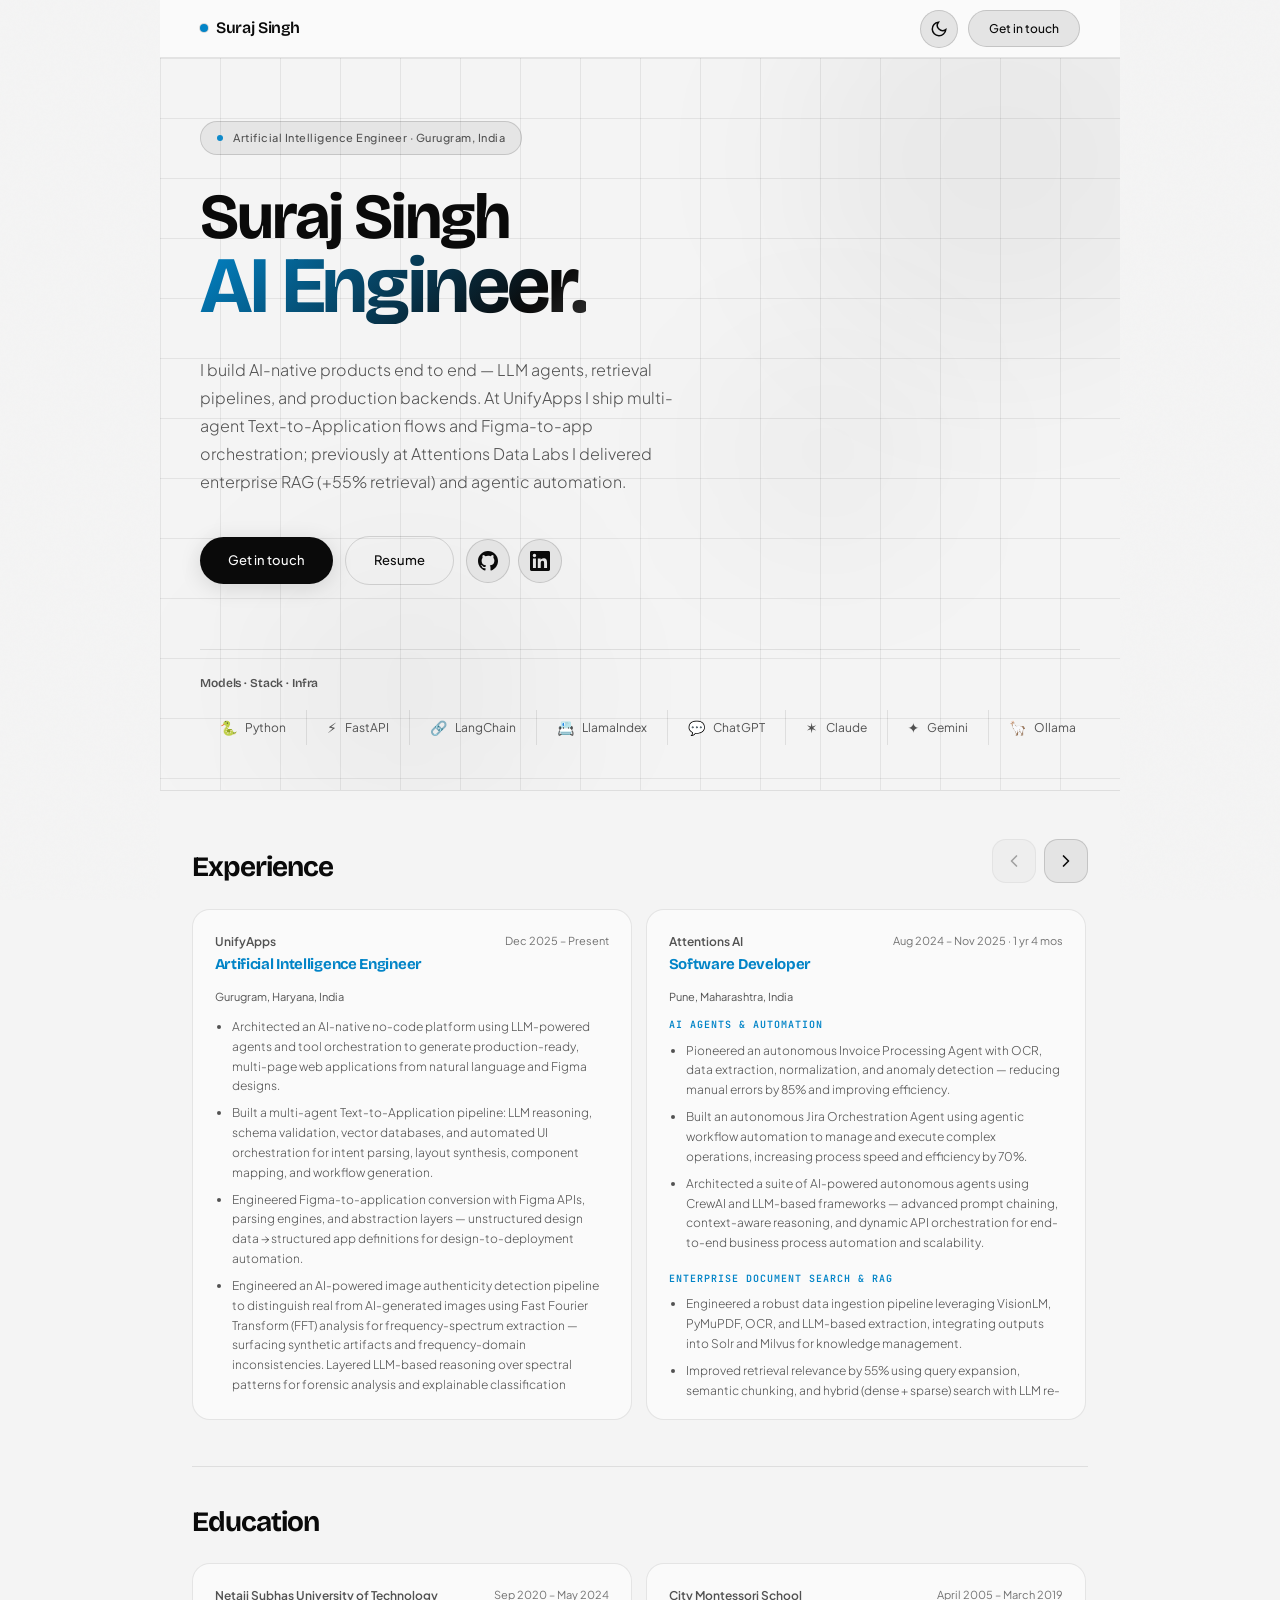
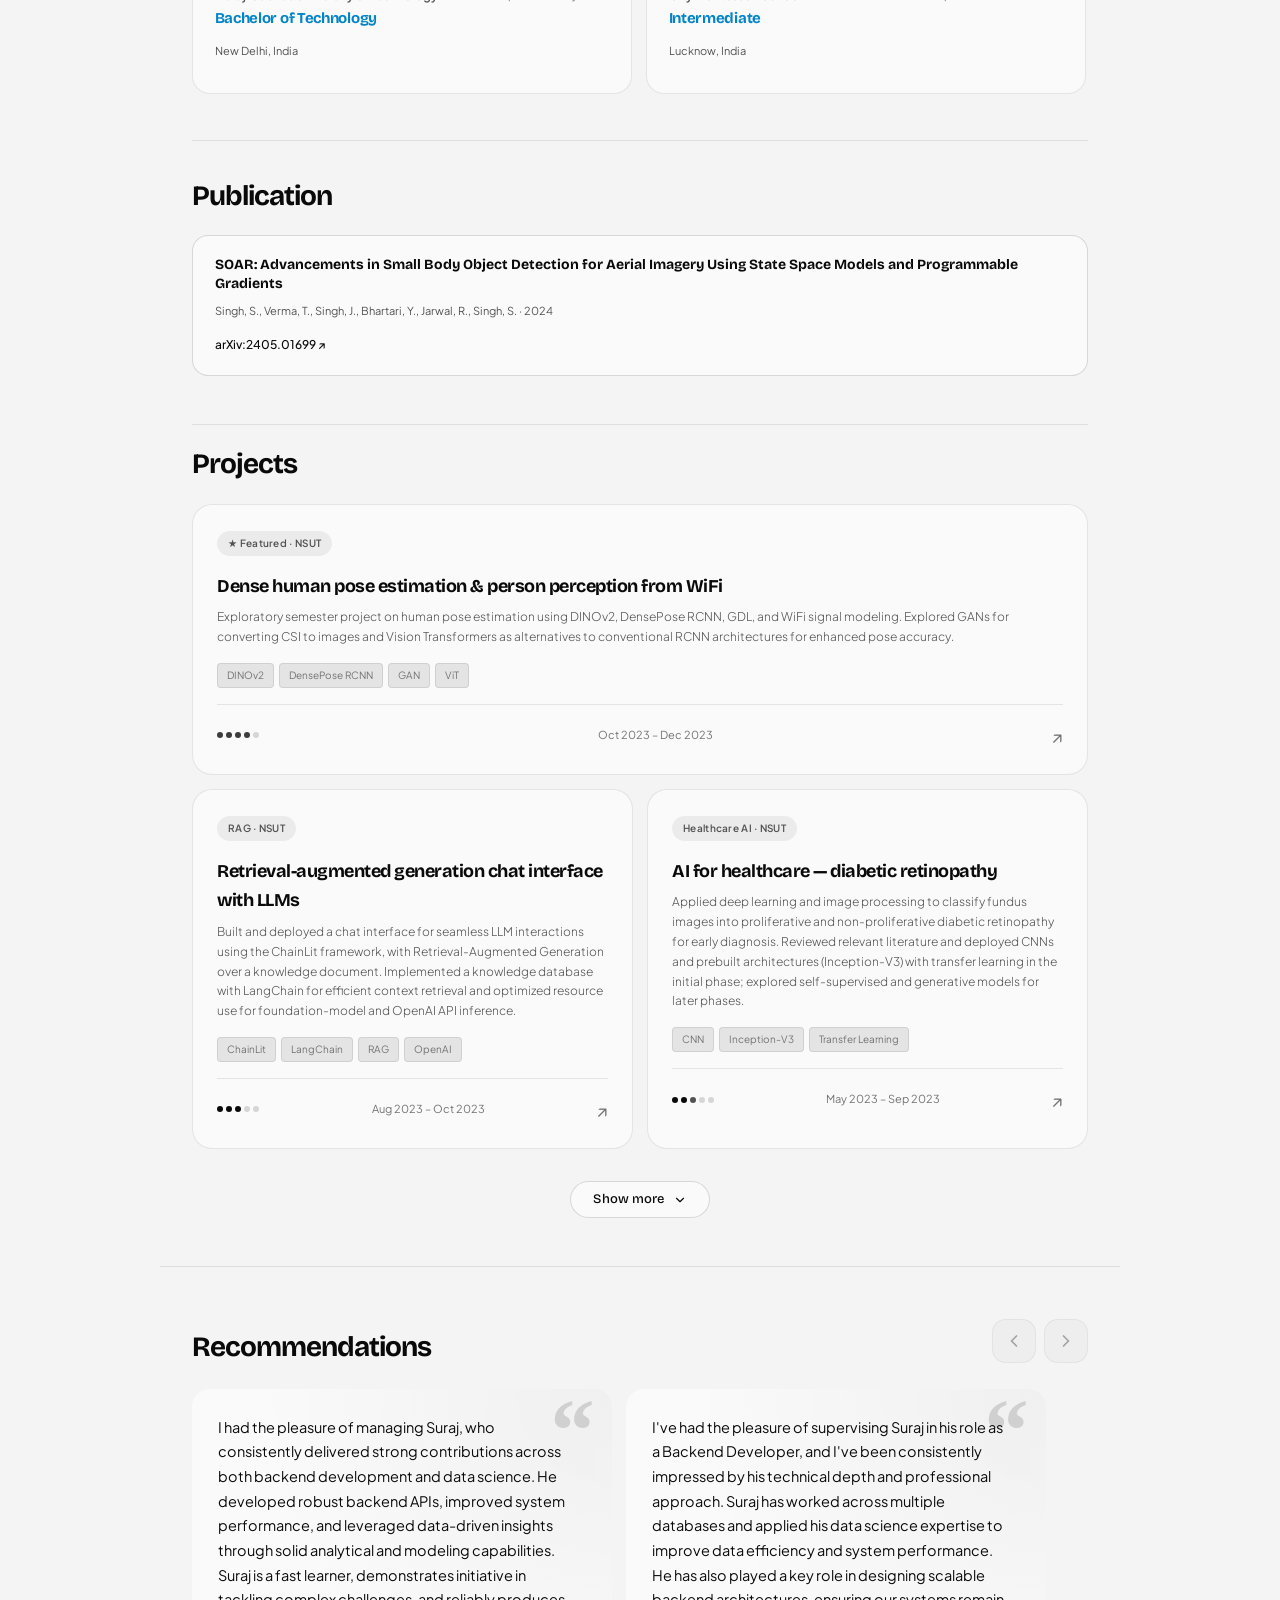
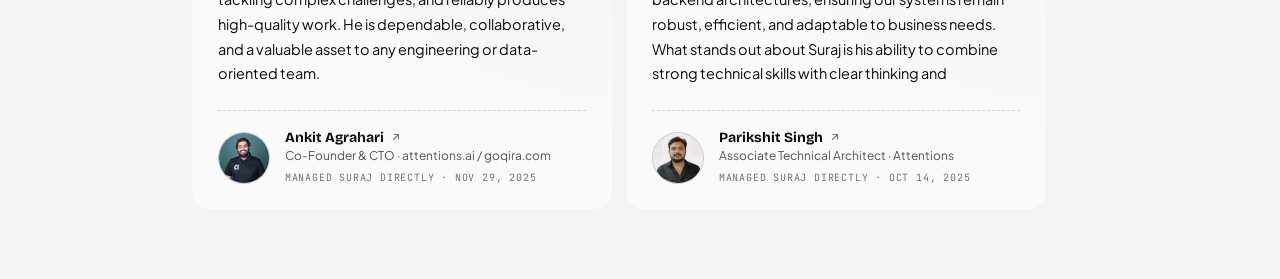
==== index.html @ eeacf8f5 "mobile fixes" ====
<!DOCTYPE html>
<html lang="en">
<head>
  <meta charset="UTF-8" />
  <script>
    (function () {
      try {
        var k = 'portfolio-theme';
        var t = localStorage.getItem(k);
        if (t === 'light' || t === 'dark') document.documentElement.setAttribute('data-theme', t);
        else document.documentElement.setAttribute('data-theme', window.matchMedia('(prefers-color-scheme: dark)').matches ? 'dark' : 'light');
      } catch (e) {
        document.documentElement.setAttribute('data-theme', 'dark');
      }
    })();
  </script>
  <meta name="viewport" content="width=device-width, initial-scale=1, viewport-fit=cover" />
  <meta name="description" content="Suraj Singh — AI Engineer. LLM agents, RAG, retrieval systems, and production backends." />
  <title>Suraj Singh · AI Engineer</title>
  <link rel="preconnect" href="https://fonts.googleapis.com" />
  <link rel="preconnect" href="https://fonts.gstatic.com" crossorigin />
  <!-- Same stack as https://vermatushar.github.io — Plus Jakarta Sans (body), Bricolage Grotesque (headings), JetBrains Mono (labels) -->
  <link href="https://fonts.googleapis.com/css2?family=Bricolage+Grotesque:opsz,wght@12..96,200..800&family=JetBrains+Mono:wght@400;500&family=Plus+Jakarta+Sans:wght@300;400;500;600;700&display=swap" rel="stylesheet" />
  <link rel="stylesheet" href="https://cdn.jsdelivr.net/npm/modern-normalize@3.0.1/modern-normalize.min.css" />
  <link rel="stylesheet" href="css/main.css" />
</head>
<body>
  <h2 class="visually-hidden">Suraj Singh — portfolio with work, education, projects, travel, and tech news</h2>

  <nav id="siteNav" class="site-nav" aria-label="Main">
    <div class="logo"><div class="logo-dot" aria-hidden="true"></div>Suraj Singh</div>

    <!--
    <div class="nav-menu" id="navMenu">
      <div class="nav-menu-panel">
        <div class="nav-pills" role="tablist" aria-label="Sections">
          <button type="button" class="npill nav-section-link on" role="tab" aria-selected="true" aria-current="page" data-target="p1">Portfolio</button>
          <button type="button" class="npill nav-section-link" role="tab" aria-selected="false" data-target="p1" data-scroll-target="projects">Projects</button>
          <button type="button" class="npill nav-section-link" role="tab" aria-selected="false" data-target="p3">Travel</button>
          <button type="button" class="npill nav-section-link" role="tab" aria-selected="false" data-target="p4">Tech news</button>
        </div>
      </div>
    </div>
    -->


    <div class="nav-end">
      <div class="nav-float-pill">
        <div class="nav-avatar" aria-hidden="true"><span class="nav-avatar-inner">SS</span></div>
        <div class="nav-micons" id="navMicons" role="tablist" aria-label="Sections">
          <button type="button" class="nav-sec-icon nav-section-link on" role="tab" aria-selected="true" aria-current="page" data-target="p1" aria-label="Portfolio">
            <svg width="20" height="20" viewBox="0 0 24 24" fill="none" stroke="currentColor" stroke-width="2" stroke-linecap="round" stroke-linejoin="round" aria-hidden="true"><rect x="3" y="3" width="7" height="7" rx="1"/><rect x="14" y="3" width="7" height="7" rx="1"/><rect x="3" y="14" width="7" height="7" rx="1"/><rect x="14" y="14" width="7" height="7" rx="1"/></svg>
          </button>
          <button type="button" class="nav-sec-icon nav-section-link" role="tab" aria-selected="false" data-target="p1" data-scroll-target="projects" aria-label="Projects">
            <svg width="20" height="20" viewBox="0 0 24 24" fill="none" stroke="currentColor" stroke-width="2" stroke-linecap="round" stroke-linejoin="round" aria-hidden="true"><path d="M22 19a2 2 0 0 1-2 2H4a2 2 0 0 1-2-2V5a2 2 0 0 1 2-2h5l2 3h9a2 2 0 0 1 2 2z"/><line x1="12" y1="11" x2="12" y2="17"/><line x1="9" y1="14" x2="15" y2="14"/></svg>
          </button>
          <button type="button" class="nav-sec-icon nav-section-link" role="tab" aria-selected="false" data-target="p3" aria-label="Travel">
            <svg width="20" height="20" viewBox="0 0 24 24" fill="none" stroke="currentColor" stroke-width="2" stroke-linecap="round" stroke-linejoin="round" aria-hidden="true"><path d="M21 10c0 7-9 13-9 13s-9-6-9-13a9 9 0 0 1 18 0z"/><circle cx="12" cy="10" r="3"/></svg>
          </button>
          <button type="button" class="nav-sec-icon nav-section-link" role="tab" aria-selected="false" data-target="p4" aria-label="Tech news">
            <svg width="20" height="20" viewBox="0 0 24 24" fill="none" stroke="currentColor" stroke-width="2" stroke-linecap="round" stroke-linejoin="round" aria-hidden="true"><path d="M4 22h16a2 2 0 0 0 2-2V4a2 2 0 0 0-2-2H8a2 2 0 0 0-2 2v16a2 2 0 0 1-2 2zm0 0a2 2 0 0 1-2-2v-9c0-1.1.9-2 2-2h2"/><path d="M18 14h-8"/><path d="M15 18h-5"/><path d="M10 6h8v4h-8V6z"/></svg>
          </button>
        </div>
        <div class="nav-actions">
          <button type="button" class="theme-toggle theme-toggle--pill" id="themeToggle" aria-label="Switch to light theme">
            <svg class="icon-sun" width="18" height="18" viewBox="0 0 24 24" fill="none" stroke="currentColor" stroke-width="2" stroke-linecap="round" aria-hidden="true"><circle cx="12" cy="12" r="5"/><line x1="12" y1="1" x2="12" y2="3"/><line x1="12" y1="21" x2="12" y2="23"/><line x1="4.22" y1="4.22" x2="5.64" y2="5.64"/><line x1="18.36" y1="18.36" x2="19.78" y2="19.78"/><line x1="1" y1="12" x2="3" y2="12"/><line x1="21" y1="12" x2="23" y2="12"/><line x1="4.22" y1="19.78" x2="5.64" y2="18.36"/><line x1="18.36" y1="5.64" x2="19.78" y2="4.22"/></svg>
            <svg class="icon-moon" width="18" height="18" viewBox="0 0 24 24" fill="none" stroke="currentColor" stroke-width="2" stroke-linecap="round" aria-hidden="true"><path d="M21 12.79A9 9 0 1 1 11.21 3 7 7 0 0 0 21 12.79z"/></svg>
          </button>
          <a class="nav-cta nav-cta--floating" href="mailto:suraj.singh.nsut@gmail.com?subject=Hello%20Suraj"><span class="nav-cta-mobile">Get in touch</span><span class="nav-cta-desktop">Get in touch</span></a>
        </div>
      </div>
    </div>
  </nav>

  <!-- Portfolio -->
  <div class="page on" id="p1" role="tabpanel">
    <div class="hero">
      <div class="orb orb1" aria-hidden="true"></div>
      <div class="orb orb2" aria-hidden="true"></div>
      <div class="orb orb3" aria-hidden="true"></div>
      <div class="hero-inner">
      <div class="hero-content">
        <div class="hero-eyebrow">
          <div class="eyebrow-dot" aria-hidden="true"></div>
          <span class="eyebrow-text">Artificial Intelligence Engineer · Gurugram, India</span>
        </div>
        <h1 class="hero-h1">
          <span class="word1">Suraj Singh</span>
          <span class="word2" aria-live="polite">
            <span class="rotating-text" id="rotatingHeroText">AI Engineer.</span>
          </span>
        </h1>
        <p class="hero-sub">I build AI-native products end to end — LLM agents, retrieval pipelines, and production backends. At UnifyApps I ship multi-agent Text-to-Application flows and Figma-to-app orchestration; previously at Attentions Data Labs I delivered enterprise RAG (+55% retrieval) and agentic automation.</p>
        <div class="hero-actions">
          <a class="btn-glow" href="mailto:suraj.singh.nsut@gmail.com?subject=Hello%20Suraj">Get in touch</a>
          <div class="hero-actions-row">
            <a class="btn-line" href="https://drive.google.com/file/d/1G6WKD0cSbrpNogEGZIg3DNhLCa7rVP4V/view?usp=sharing" target="_blank" rel="noopener noreferrer">Resume</a>
            <div class="hero-social" role="group" aria-label="Profiles">
              <a class="btn-icon" href="https://github.com/" target="_blank" rel="noopener noreferrer" aria-label="GitHub profile">
                <svg width="20" height="20" viewBox="0 0 24 24" aria-hidden="true"><path fill="currentColor" d="M12 0C5.374 0 0 5.373 0 12c0 5.302 3.438 9.8 8.207 11.387.599.111.793-.261.793-.577v-2.234c-3.338.726-4.033-1.416-4.033-1.416-.546-1.387-1.333-1.756-1.333-1.756-1.089-.745.083-.729.083-.729 1.205.084 1.839 1.237 1.839 1.237 1.07 1.834 2.807 1.304 3.492.997.107-.775.418-1.305.762-1.604-2.665-.305-5.467-1.334-5.467-5.931 0-1.311.469-2.381 1.236-3.221-.124-.303-.535-1.524.117-3.176 0 0 1.008-.322 3.301 1.23A11.509 11.509 0 0 1 12 5.803c1.02.005 2.047.138 3.006.404 2.291-1.552 3.297-1.23 3.297-1.23.653 1.653.242 2.874.118 3.176.77.84 1.235 1.911 1.235 3.221 0 4.609-2.807 5.624-5.479 5.921.43.372.823 1.102.823 2.222v3.293c0 .319.192.694.801.576C20.566 21.797 24 17.3 24 12c0-6.627-5.373-12-12-12z"/></svg>
              </a>
              <a class="btn-icon" href="https://www.linkedin.com/in/" target="_blank" rel="noopener noreferrer" aria-label="LinkedIn profile">
                <svg width="20" height="20" viewBox="0 0 24 24" aria-hidden="true"><path fill="currentColor" d="M20.447 20.452h-3.554v-5.569c0-1.328-.027-3.037-1.852-3.037-1.853 0-2.136 1.445-2.136 2.939v5.667H9.351V9h3.414v1.561h.046c.477-.9 1.637-1.85 3.37-1.85 3.601 0 4.267 2.37 4.267 5.455v6.286zM5.337 7.433a2.062 2.062 0 0 1-2.063-2.065 2.064 2.064 0 1 1 4.127 0c0 1.139-.925 2.065-2.064 2.065zm1.782 13.019H3.555V9h3.564v11.452zM22.225 0H1.771C.792 0 0 .774 0 1.729v20.542C0 23.227.792 24 1.771 24h20.451C23.2 24 24 23.227 24 22.271V1.729C24 .774 23.2 0 22.222 0h.003z"/></svg>
              </a>
            </div>
          </div>
        </div>
      </div>
      </div>
      <div class="tech-strip">
        <div class="strip-label strip-label--plain">Models · Stack · Infra</div>
        <div class="strip-track" id="strip">
          <div class="strip-item"><span class="strip-icon">🐍</span>Python</div>
          <div class="strip-item"><span class="strip-icon">⚡</span>FastAPI</div>
          <div class="strip-item"><span class="strip-icon">🔗</span>LangChain</div>
          <div class="strip-item"><span class="strip-icon">📇</span>LlamaIndex</div>
          <div class="strip-item"><span class="strip-icon">💬</span>ChatGPT</div>
          <div class="strip-item"><span class="strip-icon">✶</span>Claude</div>
          <div class="strip-item"><span class="strip-icon">✦</span>Gemini</div>
          <div class="strip-item"><span class="strip-icon">🦙</span>Ollama</div>
          <div class="strip-item"><span class="strip-icon">🤖</span>HF Transformers</div>
          <div class="strip-item"><span class="strip-icon">🧠</span>vLLM · OpenAI API</div>
          <div class="strip-item"><span class="strip-icon">☁</span>AWS</div>
          <div class="strip-item"><span class="strip-icon">🐳</span>Docker</div>
          <div class="strip-item"><span class="strip-icon">◎</span>Milvus</div>
          <div class="strip-item"><span class="strip-icon">🔎</span>Solr · Elastic</div>
          <div class="strip-item"><span class="strip-icon">🗄</span>MySQL · Redis</div>
          <div class="strip-item"><span class="strip-icon">✈</span>Airflow</div>
          <div class="strip-item"><span class="strip-icon">🐍</span>Python</div>
          <div class="strip-item"><span class="strip-icon">⚡</span>FastAPI</div>
          <div class="strip-item"><span class="strip-icon">🔗</span>LangChain</div>
          <div class="strip-item"><span class="strip-icon">📇</span>LlamaIndex</div>
          <div class="strip-item"><span class="strip-icon">💬</span>ChatGPT</div>
          <div class="strip-item"><span class="strip-icon">✶</span>Claude</div>
          <div class="strip-item"><span class="strip-icon">✦</span>Gemini</div>
          <div class="strip-item"><span class="strip-icon">🦙</span>Ollama</div>
          <div class="strip-item"><span class="strip-icon">🤖</span>HF Transformers</div>
          <div class="strip-item"><span class="strip-icon">🧠</span>vLLM · OpenAI API</div>
          <div class="strip-item"><span class="strip-icon">☁</span>AWS</div>
          <div class="strip-item"><span class="strip-icon">🐳</span>Docker</div>
          <div class="strip-item"><span class="strip-icon">◎</span>Milvus</div>
          <div class="strip-item"><span class="strip-icon">🔎</span>Solr · Elastic</div>
          <div class="strip-item"><span class="strip-icon">🗄</span>MySQL · Redis</div>
          <div class="strip-item"><span class="strip-icon">✈</span>Airflow</div>
        </div>
      </div>
    </div>

    <section class="experience-section" aria-labelledby="exp-heading edu-heading pub-heading">
      <div class="resume-carousel-block">
        <div class="exp-section-head">
          <h2 class="s-heading exp-heading" id="exp-heading">Experience</h2>
          <div class="exp-carousel-nav" role="group" aria-label="Experience navigation">
            <button type="button" class="exp-arrow exp-arrow--prev" aria-label="Previous experience" aria-controls="expCarousel">
              <svg width="20" height="20" viewBox="0 0 24 24" fill="none" stroke="currentColor" stroke-width="2" stroke-linecap="round" stroke-linejoin="round" aria-hidden="true"><path d="M15 18l-6-6 6-6"/></svg>
            </button>
            <button type="button" class="exp-arrow exp-arrow--next" aria-label="Next experience" aria-controls="expCarousel">
              <svg width="20" height="20" viewBox="0 0 24 24" fill="none" stroke="currentColor" stroke-width="2" stroke-linecap="round" stroke-linejoin="round" aria-hidden="true"><path d="M9 18l6-6-6-6"/></svg>
            </button>
          </div>
        </div>
        <div class="exp-carousel-shell">
          <div class="exp-carousel" id="expCarousel" tabindex="0" aria-roledescription="carousel" aria-label="Work experience">
          <article class="exp-card">
            <div class="exp-head">
              <div>
                <div class="exp-co">UnifyApps</div>
                <div class="exp-role">Artificial Intelligence Engineer</div>
              </div>
              <div class="exp-when">Dec 2025 – Present</div>
            </div>
            <div class="exp-loc">Gurugram, Haryana, India</div>
            <div class="exp-body">
              <ul class="exp-bullets">
                <li>Architected an AI-native no-code platform using LLM-powered agents and tool orchestration to generate production-ready, multi-page web applications from natural language and Figma designs.</li>
                <li>Built a multi-agent Text-to-Application pipeline: LLM reasoning, schema validation, vector databases, and automated UI orchestration for intent parsing, layout synthesis, component mapping, and workflow generation.</li>
                <li>Engineered Figma-to-application conversion with Figma APIs, parsing engines, and abstraction layers — unstructured design data → structured app definitions for design-to-deployment automation.</li>
                <li>Engineered an AI-powered image authenticity detection pipeline to distinguish real from AI-generated images using Fast Fourier Transform (FFT) analysis for frequency-spectrum extraction — surfacing synthetic artifacts and frequency-domain inconsistencies. Layered LLM-based reasoning over spectral patterns for forensic analysis and explainable classification outputs.</li>
                <li>Building a passport-to-face verification system to validate whether a passport photo and live face match — leveraging AdaFace IR-101 for face embeddings and Buffalo_L (InsightFace) for face detection.</li>
              </ul>
            </div>
          </article>
          <article class="exp-card">
            <div class="exp-head">
              <div>
                <div class="exp-co">Attentions AI</div>
                <div class="exp-role">Software Developer</div>
              </div>
              <div class="exp-when">Aug 2024 – Nov 2025 · 1 yr 4 mos</div>
            </div>
            <div class="exp-loc">Pune, Maharashtra, India</div>
            <div class="exp-body">
              <div class="exp-subsec">
                <div class="exp-subsec-title">AI Agents &amp; Automation</div>
                <ul class="exp-bullets">
                  <li>Pioneered an autonomous Invoice Processing Agent with OCR, data extraction, normalization, and anomaly detection — reducing manual errors by 85% and improving efficiency.</li>
                  <li>Built an autonomous Jira Orchestration Agent using agentic workflow automation to manage and execute complex operations, increasing process speed and efficiency by 70%.</li>
                  <li>Architected a suite of AI-powered autonomous agents using CrewAI and LLM-based frameworks — advanced prompt chaining, context-aware reasoning, and dynamic API orchestration for end-to-end business process automation and scalability.</li>
                </ul>
              </div>
              <div class="exp-subsec">
                <div class="exp-subsec-title">Enterprise Document Search &amp; RAG</div>
                <ul class="exp-bullets">
                  <li>Engineered a robust data ingestion pipeline leveraging VisionLM, PyMuPDF, OCR, and LLM-based extraction, integrating outputs into Solr and Milvus for knowledge management.</li>
                  <li>Improved retrieval relevance by 55% using query expansion, semantic chunking, and hybrid (dense + sparse) search with LLM re-ranking.</li>
                  <li>Designed an LLM-driven query routing system to differentiate conversational and RAG contexts, enhancing accuracy and reducing response latency by 70%.</li>
                </ul>
              </div>
              <div class="exp-subsec">
                <div class="exp-subsec-title">Backend &amp; Microservices</div>
                <ul class="exp-bullets">
                  <li><strong>Notifications:</strong> Real-time service on Redis Streams + MySQL supporting concurrent clients, retries, and offline delivery for high reliability.</li>
                  <li><strong>Auth:</strong> Secure JWT-based Auth Service with Google, Outlook, and LDAP via OAuth 2.0 / OpenID Connect — refresh tokens, RBAC, and session handling.</li>
                  <li><strong>Files:</strong> Scalable File Service on AWS S3 + MySQL for secure uploads/downloads with pre-signed URLs, lifecycle policies, and encryption.</li>
                  <li>Deployed microservices, Airflow jobs, and APIs within a Dockerized architecture for scalability, maintainability, and deployment efficiency.</li>
                </ul>
              </div>
            </div>
          </article>
          <article class="exp-card">
            <div class="exp-head">
              <div>
                <div class="exp-co">Carebells</div>
                <div class="exp-role">Artificial Intelligence Intern</div>
              </div>
              <div class="exp-when">Jun 2024 – Jul 2024 · 2 mos</div>
            </div>
            <div class="exp-loc">Germany</div>
            <div class="exp-body">
              <ul class="exp-bullets">
                <li>Developed a robust pipeline for real-time audio data processing — parsing data from web sockets, connecting it to an LLM, and delivering audio + text responses to the corresponding client, significantly improving the responsiveness of the client communication system.</li>
                <li>Implemented a Short-Term Memory system for chat storage and used Milvus as the vector store for efficient retrieval, contributing to overall performance and scalability.</li>
              </ul>
            </div>
          </article>
          <article class="exp-card">
            <div class="exp-head">
              <div>
                <div class="exp-co">Be Here Elite Technologies Pvt. Ltd.</div>
                <div class="exp-role">Machine Learning Intern</div>
              </div>
              <div class="exp-when">May 2023 – Jul 2023 · 3 mos</div>
            </div>
            <div class="exp-loc">New Delhi, India</div>
            <div class="exp-body">
              <ul class="exp-bullets">
                <li>Spearheaded integration of a cutting-edge face-detection model into a mobile app, revolutionizing the unlock flow with deep learning and computer vision — resulting in an 80% reduction in unauthorized access attempts.</li>
                <li>Collaborated with cross-functional software engineering and UX teams to seamlessly incorporate the face-detection feature into the app's existing authentication system.</li>
              </ul>
            </div>
          </article>
        </div>
        </div>
      </div>
      <div class="resume-carousel-block edu-resume-block">
        <div class="exp-section-head exp-section-head--title-only">
          <h2 class="s-heading exp-heading" id="edu-heading">Education</h2>
        </div>
        <div class="exp-carousel-shell">
          <div class="exp-carousel exp-carousel--edu" id="eduCarousel" role="region" aria-label="Education">
            <article class="exp-card">
              <div class="exp-head">
                <div>
                  <div class="exp-co">Netaji Subhas University of Technology</div>
                  <div class="exp-role">Bachelor of Technology</div>
                </div>
                <div class="exp-when">Sep 2020 – May 2024</div>
              </div>
              <div class="exp-loc">New Delhi, India</div>
            </article>
            <article class="exp-card">
              <div class="exp-head">
                <div>
                  <div class="exp-co">City Montessori School</div>
                  <div class="exp-role">Intermediate</div>
                </div>
                <div class="exp-when">April 2005 – March 2019</div>
              </div>
              <div class="exp-loc">Lucknow, India</div>
            </article>
          </div>
        </div>
      </div>
      <div class="pub-resume-block">
        <div class="exp-section-head exp-section-head--title-only">
          <h2 class="s-heading exp-heading" id="pub-heading">Publication</h2>
        </div>
        <div class="pub-banner">
          <div class="pub-title">SOAR: Advancements in Small Body Object Detection for Aerial Imagery Using State Space Models and Programmable Gradients</div>
          <div class="pub-meta">Singh, S., Verma, T., Singh, J., Bhartari, Y., Jarwal, R., Singh, S. · 2024</div>
          <a class="pub-link" href="https://arxiv.org/abs/2405.01699" target="_blank" rel="noopener noreferrer">arXiv:2405.01699 ↗</a>
        </div>
      </div>
    </section>

    <section class="projects-section" id="projects" aria-labelledby="projects-heading">
    <div class="proj-top">
      <div>
        <h2 class="s-heading exp-heading" id="projects-heading">Projects</h2>
      </div>
    </div>
    <div class="proj-grid" id="pgrid">
      <div class="pcard featured" data-c="research">
        <div class="pbadge pb-mob">★ Featured · NSUT</div>
        <div class="pname">Dense human pose estimation &amp; person perception from WiFi</div>
        <div class="pdesc">Exploratory semester project on human pose estimation using DINOv2, DensePose RCNN, GDL, and WiFi signal modeling. Explored GANs for converting CSI to images and Vision Transformers as alternatives to conventional RCNN architectures for enhanced pose accuracy.</div>
        <div class="ptags"><span class="ptag">DINOv2</span><span class="ptag">DensePose RCNN</span><span class="ptag">GAN</span><span class="ptag">ViT</span></div>
        <div class="pfoot"><div class="pdots"><div class="pdot" style="background:var(--a2)"></div><div class="pdot" style="background:var(--a2)"></div><div class="pdot" style="background:var(--a2)"></div><div class="pdot" style="background:var(--a2)"></div><div class="pdot" style="background:var(--c4)"></div></div><span class="pstatus">Oct 2023 – Dec 2023</span><span class="parr">↗</span></div>
      </div>
      <div class="pcard" data-c="ai">
        <div class="pbadge pb-ai">RAG · NSUT</div>
        <div class="pname">Retrieval-augmented generation chat interface with LLMs</div>
        <div class="pdesc">Built and deployed a chat interface for seamless LLM interactions using the ChainLit framework, with Retrieval-Augmented Generation over a knowledge document. Implemented a knowledge database with LangChain for efficient context retrieval and optimized resource use for foundation-model and OpenAI API inference.</div>
        <div class="ptags"><span class="ptag">ChainLit</span><span class="ptag">LangChain</span><span class="ptag">RAG</span><span class="ptag">OpenAI</span></div>
        <div class="pfoot"><div class="pdots"><div class="pdot" style="background:var(--a1)"></div><div class="pdot" style="background:var(--a1)"></div><div class="pdot" style="background:var(--a1)"></div><div class="pdot" style="background:var(--c4)"></div><div class="pdot" style="background:var(--c4)"></div></div><span class="pstatus">Aug 2023 – Oct 2023</span><span class="parr">↗</span></div>
      </div>
      <div class="pcard" data-c="ai">
        <div class="pbadge pb-ai">Healthcare AI · NSUT</div>
        <div class="pname">AI for healthcare — diabetic retinopathy</div>
        <div class="pdesc">Applied deep learning and image processing to classify fundus images into proliferative and non-proliferative diabetic retinopathy for early diagnosis. Reviewed relevant literature and deployed CNNs and prebuilt architectures (Inception-V3) with transfer learning in the initial phase; explored self-supervised and generative models for later phases.</div>
        <div class="ptags"><span class="ptag">CNN</span><span class="ptag">Inception-V3</span><span class="ptag">Transfer Learning</span></div>
        <div class="pfoot"><div class="pdots"><div class="pdot" style="background:var(--a1)"></div><div class="pdot" style="background:var(--a1)"></div><div class="pdot" style="background:var(--a3)"></div><div class="pdot" style="background:var(--c4)"></div><div class="pdot" style="background:var(--c4)"></div></div><span class="pstatus">May 2023 – Sep 2023</span><span class="parr">↗</span></div>
      </div>
      <div class="pcard pcard-extra" data-c="ai">
        <div class="pbadge pb-ai">NLP · NSUT</div>
        <div class="pname">MCQ generation with NLP</div>
        <div class="pdesc">Streamlined MCQ generation with the T5 transformer and enhanced options using WordNet, ConceptNet, and sense2vec. Extracted text from images with PyTesseract for summarization and used TextRank + RAKE for keyphrase extraction — producing suitable, essential answer choices from extracted information.</div>
        <div class="ptags"><span class="ptag">T5</span><span class="ptag">WordNet</span><span class="ptag">ConceptNet</span><span class="ptag">sense2vec</span></div>
        <div class="pfoot"><div class="pdots"><div class="pdot" style="background:var(--a1)"></div><div class="pdot" style="background:var(--a1)"></div><div class="pdot" style="background:var(--a3)"></div><div class="pdot" style="background:var(--c4)"></div><div class="pdot" style="background:var(--c4)"></div></div><span class="pstatus">Feb 2023 – Apr 2023</span><span class="parr">↗</span></div>
      </div>
      <div class="pcard pcard-extra" data-c="ai">
        <div class="pbadge pb-ai">NLP · NSUT</div>
        <div class="pname">YouTube video summarization &amp; Q&amp;A</div>
        <div class="pdesc">Designed a YouTube summarization system leveraging NLP — Pytube to download transcripts and video, BERT extractive summarization to generate concise summaries from transcripts, and MoviePy for video post-processing to enhance the visual presentation. LangChain + LLMs answer user queries about the content.</div>
        <div class="ptags"><span class="ptag">BERT</span><span class="ptag">Pytube</span><span class="ptag">MoviePy</span><span class="ptag">LangChain</span></div>
        <div class="pfoot"><div class="pdots"><div class="pdot" style="background:var(--a1)"></div><div class="pdot" style="background:var(--a3)"></div><div class="pdot" style="background:var(--a3)"></div><div class="pdot" style="background:var(--c4)"></div><div class="pdot" style="background:var(--c4)"></div></div><span class="pstatus">Dec 2022 – Jan 2023</span><span class="parr">↗</span></div>
      </div>
      <div class="pcard pcard-extra" data-c="ai">
        <div class="pbadge pb-ai">NLP · NSUT</div>
        <div class="pname">Spam classifier with Naive Bayes</div>
        <div class="pdesc">Implemented a spam email classifier using the Naive Bayes algorithm with scikit-learn and NLTK for preprocessing, feature extraction, and training. Engineered word-frequency analysis and TF-IDF vectorization; evaluated rigorously with cross-validation and precision / recall / F1.</div>
        <div class="ptags"><span class="ptag">Naive Bayes</span><span class="ptag">scikit-learn</span><span class="ptag">NLTK</span><span class="ptag">TF-IDF</span></div>
        <div class="pfoot"><div class="pdots"><div class="pdot" style="background:var(--a3)"></div><div class="pdot" style="background:var(--a3)"></div><div class="pdot" style="background:var(--a3)"></div><div class="pdot" style="background:var(--c4)"></div><div class="pdot" style="background:var(--c4)"></div></div><span class="pstatus">Oct 2022</span><span class="parr">↗</span></div>
      </div>
      <div class="pcard pcard-extra" data-c="ai">
        <div class="pbadge pb-tool">Tool · NSUT</div>
        <div class="pname">Voice assistant</div>
        <div class="pdesc">Built a Python voice assistant using the Speech Recognition library, allowing users to control devices and perform tasks through voice commands. Used NLP techniques to understand and respond to spoken requests; integrated with external services like Google Search and Amazon Alexa, with unit tests covering reliability and accuracy.</div>
        <div class="ptags"><span class="ptag">Python</span><span class="ptag">SpeechRecognition</span><span class="ptag">NLP</span></div>
        <div class="pfoot"><div class="pdots"><div class="pdot" style="background:var(--a4)"></div><div class="pdot" style="background:var(--a4)"></div><div class="pdot" style="background:var(--c4)"></div><div class="pdot" style="background:var(--c4)"></div><div class="pdot" style="background:var(--c4)"></div></div><span class="pstatus">May 2022 – Jul 2022</span><span class="parr">↗</span></div>
      </div>
    </div>
    <div class="proj-more-wrap">
      <button type="button" class="proj-more-btn" id="projMoreBtn" aria-expanded="false" aria-controls="pgrid">
        <span class="proj-more-label">Show more</span>
        <svg class="proj-more-icon" width="14" height="14" viewBox="0 0 24 24" fill="none" stroke="currentColor" stroke-width="2" stroke-linecap="round" stroke-linejoin="round" aria-hidden="true"><path d="M6 9l6 6 6-6"/></svg>
      </button>
    </div>
    </section>

    <section class="reco-section" id="recommendations" aria-labelledby="reco-heading">
      <div class="reco-inner">
        <div class="resume-carousel-block reco-carousel-block">
          <div class="exp-section-head reco-head">
            <h2 class="s-heading exp-heading" id="reco-heading">Recommendations</h2>
            <div class="exp-carousel-nav" role="group" aria-label="Recommendations navigation">
              <button type="button" class="exp-arrow exp-arrow--prev" aria-label="Previous recommendation" aria-controls="recoCarousel">
                <svg width="20" height="20" viewBox="0 0 24 24" fill="none" stroke="currentColor" stroke-width="2" stroke-linecap="round" stroke-linejoin="round" aria-hidden="true"><path d="M15 18l-6-6 6-6"/></svg>
              </button>
              <button type="button" class="exp-arrow exp-arrow--next" aria-label="Next recommendation" aria-controls="recoCarousel">
                <svg width="20" height="20" viewBox="0 0 24 24" fill="none" stroke="currentColor" stroke-width="2" stroke-linecap="round" stroke-linejoin="round" aria-hidden="true"><path d="M9 18l6-6-6-6"/></svg>
              </button>
            </div>
          </div>
          <div class="exp-carousel-shell">
            <div class="exp-carousel reco-carousel" id="recoCarousel" tabindex="0" aria-roledescription="carousel" aria-label="Recommendations">
              <article class="reco-card">
            <div class="reco-quote-mark" aria-hidden="true">“</div>
            <blockquote class="reco-quote">I had the pleasure of managing Suraj, who consistently delivered strong contributions across both backend development and data science. He developed robust backend APIs, improved system performance, and leveraged data-driven insights through solid analytical and modeling capabilities. Suraj is a fast learner, demonstrates initiative in tackling complex challenges, and reliably produces high-quality work. He is dependable, collaborative, and a valuable asset to any engineering or data-oriented team.</blockquote>
            <footer class="reco-author">
              <img class="reco-avatar" src="assets/images/ankit-agrahari.jpeg" alt="Ankit Agrahari" width="56" height="56" loading="lazy" />
              <div class="reco-meta">
                <a class="reco-name" href="https://www.linkedin.com/in/ankit-agrahari/" target="_blank" rel="noopener noreferrer" aria-label="Ankit Agrahari on LinkedIn">
                  Ankit Agrahari
                  <svg class="reco-link-icon" width="12" height="12" viewBox="0 0 24 24" fill="none" stroke="currentColor" stroke-width="2.2" stroke-linecap="round" stroke-linejoin="round" aria-hidden="true"><path d="M7 17L17 7"/><path d="M8 7h9v9"/></svg>
                </a>
                <div class="reco-role">Co-Founder &amp; CTO · attentions.ai / goqira.com</div>
                <div class="reco-rel">Managed Suraj directly · Nov 29, 2025</div>
              </div>
            </footer>
          </article>
          <article class="reco-card">
            <div class="reco-quote-mark" aria-hidden="true">“</div>
            <blockquote class="reco-quote">I've had the pleasure of supervising Suraj in his role as a Backend Developer, and I've been consistently impressed by his technical depth and professional approach. Suraj has worked across multiple databases and applied his data science expertise to improve data efficiency and system performance. He has also played a key role in designing scalable backend architectures, ensuring our systems remain robust, efficient, and adaptable to business needs. What stands out about Suraj is his ability to combine strong technical skills with clear thinking and collaboration. He takes ownership of his work, delivers on time, and continuously looks for ways to improve existing processes. Suraj is a talented, dependable, and forward-thinking professional, and I'm confident he will be an asset to any organization he joins.</blockquote>
            <footer class="reco-author">
              <img class="reco-avatar" src="assets/images/parikshit-singh.png" alt="Parikshit Singh" width="56" height="56" loading="lazy" />
              <div class="reco-meta">
                <a class="reco-name" href="https://www.linkedin.com/in/parikshitcs0072" target="_blank" rel="noopener noreferrer" aria-label="Parikshit Singh on LinkedIn">
                  Parikshit Singh
                  <svg class="reco-link-icon" width="12" height="12" viewBox="0 0 24 24" fill="none" stroke="currentColor" stroke-width="2.2" stroke-linecap="round" stroke-linejoin="round" aria-hidden="true"><path d="M7 17L17 7"/><path d="M8 7h9v9"/></svg>
                </a>
                <div class="reco-role">Associate Technical Architect · Attentions</div>
                <div class="reco-rel">Managed Suraj directly · Oct 14, 2025</div>
              </div>
            </footer>
          </article>
            </div>
          </div>
        </div>
      </div>
    </section>
  </div>

  <!-- Travel -->
  <div class="page" id="p3" role="tabpanel">
    <div class="travel-hero">
      <div class="travel-bg-text" aria-hidden="true">TRAVEL</div>
      <div class="s-label" style="margin-bottom:0.25rem">// world explorer</div>
      <div class="travel-h">My Travel Diaries</div>
      <div class="travel-sub">Stories, photos, and routes from across the globe</div>
      <div class="t-counters">
        <div><div class="t-cnt-num" style="color:var(--a1)">8</div><div class="t-cnt-label">Countries</div></div>
        <div><div class="t-cnt-num" style="color:var(--a3)">24</div><div class="t-cnt-label">Cities</div></div>
        <div><div class="t-cnt-num" style="color:var(--a2)">∞</div><div class="t-cnt-label">Memories</div></div>
      </div>
      <div class="t-tabs" role="tablist">
        <button type="button" class="ttab on" role="tab" aria-selected="true" data-panel="ph">Photos</button>
        <button type="button" class="ttab" role="tab" aria-selected="false" data-panel="it">Itineraries</button>
        <button type="button" class="ttab" role="tab" aria-selected="false" data-panel="dr">Dream list</button>
      </div>
    </div>

    <div class="tpanel on" id="ph" role="tabpanel">
      <div class="mosaic">
        <div class="mphoto"><div class="mphoto-inner"><div class="mphoto-emoji">🗼</div><div class="mphoto-name">Paris, France</div></div><div class="moverlay">+</div><span class="madd-btn">upload photo</span></div>
        <div class="mphoto"><div class="mphoto-inner"><div class="mphoto-emoji">🌸</div><div class="mphoto-name">Kyoto</div></div><div class="moverlay">+</div><span class="madd-btn">upload</span></div>
        <div class="mphoto"><div class="mphoto-inner"><div class="mphoto-emoji">🏰</div><div class="mphoto-name">Prague</div></div><div class="moverlay">+</div></div>
        <div class="mphoto"><div class="mphoto-inner"><div class="mphoto-emoji">🏝</div><div class="mphoto-name">Bali</div></div><div class="moverlay">+</div></div>
        <div class="mphoto"><div class="mphoto-inner"><div class="mphoto-emoji">🕌</div><div class="mphoto-name">Istanbul</div></div><div class="moverlay">+</div><span class="madd-btn">upload</span></div>
        <div class="mphoto"><div class="mphoto-inner"><div class="mphoto-emoji">🎑</div><div class="mphoto-name">Rajasthan</div></div><div class="moverlay">+</div><span class="madd-btn">upload</span></div>
      </div>
    </div>

    <div class="tpanel" id="it" role="tabpanel">
      <div class="itin-grid">
        <div class="icard">
          <div class="icard-flag">🇯🇵</div>
          <div class="icard-name">Japan Highlights</div>
          <span class="icard-dur">7 days</span>
          <div class="icard-steps">
            <div class="istep"><div class="istep-dot"></div>Days 1–3 · Tokyo — Shibuya, Akihabara, TeamLab</div>
            <div class="istep"><div class="istep-dot"></div>Days 4–5 · Kyoto — Fushimi Inari, Arashiyama</div>
            <div class="istep"><div class="istep-dot"></div>Days 6–7 · Osaka — Dotonbori, Nara day trip</div>
          </div>
        </div>
        <div class="icard">
          <div class="icard-flag">🇮🇩</div>
          <div class="icard-name">Bali Essentials</div>
          <span class="icard-dur">5 days</span>
          <div class="icard-steps">
            <div class="istep"><div class="istep-dot"></div>Days 1–2 · Ubud — rice terraces, Monkey Forest</div>
            <div class="istep"><div class="istep-dot"></div>Days 3–4 · Seminyak — beach, cafés, sunsets</div>
            <div class="istep"><div class="istep-dot"></div>Day 5 · Uluwatu — clifftop temple, Kecak dance</div>
          </div>
        </div>
        <div class="icard">
          <div class="icard-flag">🇫🇷</div>
          <div class="icard-name">Paris in 4 Days</div>
          <span class="icard-dur">4 days</span>
          <div class="icard-steps">
            <div class="istep"><div class="istep-dot"></div>Day 1 · Eiffel Tower, Montmartre, Seine cruise</div>
            <div class="istep"><div class="istep-dot"></div>Day 2 · Louvre, Tuileries, Le Marais district</div>
            <div class="istep"><div class="istep-dot"></div>Days 3–4 · Versailles + hidden bookshops</div>
          </div>
        </div>
      </div>
    </div>

    <div class="tpanel" id="dr" role="tabpanel">
      <div class="dream-masonry">
        <div class="dcard"><span class="d-emoji">🏔</span><div class="d-name">Patagonia</div><div class="d-sub">ARG / Chile</div><span class="d-tag">TOP PRIORITY</span></div>
        <div class="dcard"><span class="d-emoji">🌋</span><div class="d-name">Iceland</div><div class="d-sub">Northern Lights</div><span class="d-tag">AURORA</span></div>
        <div class="dcard"><span class="d-emoji">🦁</span><div class="d-name">Kenya</div><div class="d-sub">Safari & Wildlife</div><span class="d-tag">BUCKET LIST</span></div>
        <div class="dcard"><span class="d-emoji">🗽</span><div class="d-name">New York</div><div class="d-sub">United States</div><span class="d-tag">CLASSIC</span></div>
        <div class="dcard"><span class="d-emoji">🛖</span><div class="d-name">Maldives</div><div class="d-sub">Indian Ocean</div><span class="d-tag">SOMEDAY</span></div>
        <div class="dcard"><span class="d-emoji">🇵🇹</span><div class="d-name">Lisbon</div><div class="d-sub">Portugal</div><span class="d-tag">SOON</span></div>
        <div class="dcard"><span class="d-emoji">🏯</span><div class="d-name">Rajasthan</div><div class="d-sub">India</div><span class="d-tag">CLOSE HOME</span></div>
        <div class="dcard"><span class="d-emoji">🎌</span><div class="d-name">Seoul</div><div class="d-sub">South Korea</div><span class="d-tag">NEXT UP</span></div>
      </div>
    </div>
  </div>

  <!-- Tech news -->
  <div class="page" id="p4" role="tabpanel">
    <div class="news-top">
      <div>
        <div class="s-label" style="margin-bottom:4px">// staying current</div>
        <div class="news-h">Tech news</div>
      </div>
      <div class="news-top-actions">
        <div class="live-pill"><div class="live-dot2" aria-hidden="true"></div>Live · May 2026</div>
        <div class="filter-chips" data-filter-scope="news">
          <button type="button" class="chip on">All</button>
          <button type="button" class="chip">AI</button>
          <button type="button" class="chip">Startups</button>
          <button type="button" class="chip">Hardware</button>
          <button type="button" class="chip">Security</button>
        </div>
      </div>
    </div>
    <div class="news-body">
      <div class="news-main-col">
        <div class="nbig" tabindex="0" data-prompt="What are the most significant AI model releases of 2025 and what makes them different?">
          <div class="ntopic t-ai">ARTIFICIAL INTELLIGENCE</div>
          <div class="nkicker">THE VERGE · 2 HOURS AGO</div>
          <div class="nbig-hl">Next-gen models are redefining what a developer can ship in a single day</div>
          <div class="nsum">Frontier models now handle end-to-end coding, design reviews, and test generation — fundamentally changing how teams think about sprint velocity and what's possible solo.</div>
          <div class="nfoot"><span class="nsrc">The Verge</span><span>8 min read</span></div>
        </div>
        <div class="nbig" tabindex="0" data-prompt="Tell me about on-device AI chip developments — Apple, Qualcomm, MediaTek 2025">
          <div class="ntopic t-hw">HARDWARE</div>
          <div class="nkicker">ARS TECHNICA · 5 HOURS AGO</div>
          <div class="nbig-hl">On-device AI chips have crossed the threshold — cloud is now optional for most tasks</div>
          <div class="nsum">Apple, Qualcomm, and MediaTek's latest silicon runs 7B parameter models locally at real-time speed. Privacy-first AI is no longer a performance compromise.</div>
          <div class="nfoot"><span class="nsrc">Ars Technica</span><span>5 min read</span></div>
        </div>
        <div class="nbig" tabindex="0" data-prompt="What startups from YC W25 batch are the most exciting and why?">
          <div class="ntopic t-st">STARTUPS</div>
          <div class="nkicker">TECHCRUNCH · 1 DAY AGO</div>
          <div class="nbig-hl">YC W25 is the most AI-dense batch in the accelerator's history — 70% AI-native</div>
          <div class="nsum">Investors say the bar for non-AI startups has never been higher to break through. Three companies from the batch are already at $1M ARR within 60 days of demo day.</div>
          <div class="nfoot"><span class="nsrc">TechCrunch</span><span>4 min read</span></div>
        </div>
        <div class="nbig" tabindex="0" data-prompt="What are the biggest cybersecurity threats facing developers and companies in 2025?">
          <div class="ntopic t-sc">SECURITY</div>
          <div class="nkicker">WIRED · 3 HOURS AGO</div>
          <div class="nbig-hl">AI-assisted phishing attacks surge — traditional email security is no longer sufficient</div>
          <div class="nsum">Enterprise security teams are scrambling as LLM-crafted phishing emails achieve near-perfect personalization, bypassing filters trained on older, clunkier attack patterns.</div>
          <div class="nfoot"><span class="nsrc">Wired</span><span>3 min read</span></div>
        </div>
      </div>
      <div class="news-side-col">
        <div class="trend-head">// TRENDING NOW</div>
        <div class="trow"><span class="trow-n">01</span><span class="trow-label">GPT-5 release</span><span class="trow-count">82k</span></div>
        <div class="trow"><span class="trow-n">02</span><span class="trow-label">Apple Intelligence 2.0</span><span class="trow-count">41k</span></div>
        <div class="trow"><span class="trow-n">03</span><span class="trow-label">Humanoid robots</span><span class="trow-count">29k</span></div>
        <div class="trow"><span class="trow-n">04</span><span class="trow-label">EU AI Act compliance</span><span class="trow-count">17k</span></div>
        <div class="trow"><span class="trow-n">05</span><span class="trow-label">Open-source LLMs</span><span class="trow-count">14k</span></div>
        <div class="trow"><span class="trow-n">06</span><span class="trow-label">India SaaS $30B ARR</span><span class="trow-count">9k</span></div>

        <div class="digest-cta">
          <div class="dc-icon">🧠</div>
          <div class="dc-title">AI daily digest</div>
          <div class="dc-desc">Get a personalized summary of today's top 5 tech stories, curated to your interests.</div>
          <button type="button" class="btn-glow btn-glow--block" data-prompt="Give me a crisp daily tech digest for May 2026 — top 5 stories, one sentence each, with a hot take at the end">Generate digest ↗</button>
        </div>
      </div>
    </div>
  </div>

  <script src="js/main.js" defer></script>
</body>
</html>
---- css/main.css ----
*{margin:0;padding:0;box-sizing:border-box;}

/* Monochrome tokens — dark / light via data-theme on <html> (:root = dark fallback) */
:root,[data-theme="dark"]{
  color-scheme:dark;
  --c0:#080808;
  --c1:#0c0c0c;
  --c2:#121212;
  --c3:#181818;
  --c4:#262626;
  --tx:#f2f2f2;
  --tx2:#a3a3a3;
  --tx3:#737373;
  --accent:#f5f5f5;
  --on-accent:#0a0a0a;
  /* Secondary accent — draws the eye without replacing primary chrome */
  --highlight:#38bdf8;
  --a1:var(--accent);
  --a2:#b5b5b5;
  --a3:#8a8a8a;
  --a4:#6e6e6e;
  --a1s:rgba(255,255,255,0.09);
  --a2s:rgba(255,255,255,0.06);
  --a3s:rgba(255,255,255,0.06);
  --bd:rgba(255,255,255,0.09);
  --bd2:rgba(255,255,255,0.16);
  --nav-bg:rgba(8,8,8,0.92);
  --grid-line:rgba(255,255,255,0.055);
  --shadow-glow:rgba(0,0,0,0.55);
  --orb-a:rgba(255,255,255,0.055);
  --orb-b:rgba(255,255,255,0.04);
  --orb-c:rgba(255,255,255,0.045);
  --travel-watermark:rgba(255,255,255,0.035);
  --madd-bg:rgba(0,0,0,0.55);
  --overlay-tint:rgba(255,255,255,0.14);
  --hero-drop:rgba(255,255,255,0.08);
  --nav-pill-bg:rgba(22,22,22,0.72);
  --nav-pill-border:rgba(255,255,255,0.12);
  --nav-pill-shadow:0 12px 40px rgba(0,0,0,0.45),0 2px 12px rgba(0,0,0,0.35);
  --nav-contact-bg:#fafafa;
  --nav-contact-fg:#0a0a0a;
}
[data-theme="light"]{
  color-scheme:light;
  --c0:#f4f4f4;
  --c1:#fafafa;
  --c2:#ececec;
  --c3:#e4e4e4;
  --c4:#d6d6d6;
  --tx:#0a0a0a;
  --tx2:#525252;
  --tx3:#737373;
  --accent:#0a0a0a;
  --on-accent:#fafafa;
  --highlight:#0284c7;
  --a1:var(--accent);
  --a2:#3d3d3d;
  --a3:#525252;
  --a4:#737373;
  --a1s:rgba(0,0,0,0.06);
  --a2s:rgba(0,0,0,0.05);
  --a3s:rgba(0,0,0,0.05);
  --bd:rgba(0,0,0,0.09);
  --bd2:rgba(0,0,0,0.14);
  --nav-bg:rgba(250,250,250,0.96);
  --grid-line:rgba(0,0,0,0.07);
  --shadow-glow:rgba(0,0,0,0.12);
  --orb-a:rgba(0,0,0,0.045);
  --orb-b:rgba(0,0,0,0.035);
  --orb-c:rgba(0,0,0,0.04);
  --travel-watermark:rgba(0,0,0,0.04);
  --madd-bg:rgba(255,255,255,0.92);
  --overlay-tint:rgba(0,0,0,0.08);
  --hero-drop:rgba(0,0,0,0.1);
  --nav-pill-bg:rgba(255,255,255,0.78);
  --nav-pill-border:rgba(0,0,0,0.08);
  --nav-pill-shadow:0 10px 40px rgba(0,0,0,0.1),0 2px 12px rgba(0,0,0,0.06);
  --nav-contact-bg:#ffffff;
  --nav-contact-fg:#0a0a0a;
}

:root{
  --sans:'Bricolage Grotesque',system-ui,sans-serif;
  --body:'Plus Jakarta Sans',system-ui,sans-serif;
  --mono:'JetBrains Mono',ui-monospace,monospace;
}

html{background:var(--c0);}
body{
  background:var(--c0);color:var(--tx);font-family:var(--body);overflow-x:hidden;
  font-size:15px;line-height:1.65;
  -webkit-font-smoothing:antialiased;
  -moz-osx-font-smoothing:grayscale;
  transition:background-color 0.35s ease,color 0.35s ease;
}

/* ── NOISE OVERLAY ── */
body::before{
  content:'';position:fixed;inset:0;pointer-events:none;z-index:0;
  background-image:url("data:image/svg+xml,%3Csvg viewBox='0 0 256 256' xmlns='http://www.w3.org/2000/svg'%3E%3Cfilter id='n'%3E%3CfeTurbulence type='fractalNoise' baseFrequency='0.9' numOctaves='4' stitchTiles='stitch'/%3E%3C/filter%3E%3Crect width='100%25' height='100%25' filter='url(%23n)' opacity='0.04'/%3E%3C/svg%3E");
  opacity:0.35;
}

/* ── NAV ── */
.site-nav{
  display:flex;align-items:center;justify-content:space-between;gap:1rem;
  padding:0 2.5rem;height:58px;position:sticky;top:0;z-index:5000;
  background:var(--nav-bg);
  border-bottom:0.5px solid var(--bd);
  transition:background-color 0.35s ease,border-color 0.35s ease;
  isolation:isolate;
}

.nav-menu{
  flex:1;display:flex;justify-content:center;align-items:center;min-width:0;
}
.nav-menu-panel{display:flex;justify-content:center;width:100%;}

.nav-end{display:flex;align-items:center;gap:10px;flex-shrink:0;min-width:0;}

@media (min-width:901px){
  .nav-float-pill{display:contents;}
  .nav-avatar{display:none!important;}
  .nav-cta-mobile{display:none!important;}
  .nav-cta-desktop{display:inline!important;}
}

.nav-actions{display:flex;align-items:center;gap:10px;flex-shrink:0;}

.nav-float-pill{
  display:flex;
  align-items:center;
  gap:10px;
  min-width:0;
}

.nav-avatar{
  flex-shrink:0;
  width:36px;
  height:36px;
  border-radius:50%;
  background:linear-gradient(145deg,var(--c4),var(--c2));
  border:0.5px solid var(--bd2);
  display:flex;
  align-items:center;
  justify-content:center;
  box-shadow:0 1px 4px var(--shadow-glow);
}
.nav-avatar-inner{
  font-family:var(--sans);
  font-size:11px;
  font-weight:700;
  letter-spacing:-0.03em;
  color:var(--tx);
}

.nav-micons{
  display:none;
  align-items:center;
  justify-content:center;
  gap:2px;
  flex:1;
  min-width:0;
}
.nav-sec-icon{
  flex-shrink:0;
  width:44px;
  height:44px;
  padding:0;
  border-radius:999px;
  border:0.5px solid var(--bd2);
  background:var(--c3);
  color:var(--tx2);
  cursor:pointer;
  display:inline-flex;
  align-items:center;
  justify-content:center;
  transition:background 0.2s,border-color 0.2s,color 0.2s,transform 0.15s;
}
.nav-sec-icon:hover{color:var(--tx);}
.nav-sec-icon.on{
  background:var(--accent);
  color:var(--on-accent);
  border-color:var(--accent);
  box-shadow:0 2px 14px var(--shadow-glow);
}
.nav-sec-icon:active{transform:scale(0.96);}

.nav-cta-mobile{display:none;}
.nav-cta-desktop{display:inline;}

.theme-toggle{
  width:38px;height:38px;border-radius:999px;
  border:0.5px solid var(--bd2);background:var(--c3);color:var(--tx);
  cursor:pointer;display:inline-flex;align-items:center;justify-content:center;
  transition:background 0.2s,border-color 0.2s,transform 0.15s;
}
.theme-toggle:hover{background:var(--c2);border-color:var(--bd2);}
.theme-toggle:active{transform:scale(0.96);}
[data-theme="dark"] .theme-toggle .icon-sun{display:block;}
[data-theme="dark"] .theme-toggle .icon-moon{display:none;}
[data-theme="light"] .theme-toggle .icon-sun{display:none;}
[data-theme="light"] .theme-toggle .icon-moon{display:block;}
.logo{
  font-family:var(--sans);font-size:16px;font-weight:600;letter-spacing:-0.02em;
  display:flex;align-items:center;gap:8px;
}
.logo-dot{width:8px;height:8px;border-radius:50%;background:var(--highlight);box-shadow:0 0 0 1px var(--bd2);}
.nav-pills{display:flex;background:var(--c2);border-radius:100px;padding:4px;border:0.5px solid var(--bd);}
.npill{
  padding:6px 18px;border-radius:100px;font-size:12px;font-weight:500;
  cursor:pointer;border:none;background:none;color:var(--tx2);
  font-family:var(--body);transition:all 0.25s cubic-bezier(.4,0,.2,1);letter-spacing:0.2px;
  display:inline-flex;align-items:center;justify-content:center;
}
.npill:hover{color:var(--tx);}
.npill.on{background:var(--accent);color:var(--on-accent);box-shadow:0 2px 14px var(--shadow-glow);}
.nav-cta{
  padding:8px 20px;background:var(--c3);border:0.5px solid var(--bd2);
  border-radius:100px;font-size:12px;font-weight:500;color:var(--tx);
  cursor:pointer;font-family:var(--body);transition:all 0.2s;
}
.nav-cta:hover{background:var(--accent);border-color:var(--accent);color:var(--on-accent);box-shadow:0 2px 18px var(--shadow-glow);}
a.nav-cta{display:inline-flex;align-items:center;justify-content:center;text-decoration:none;}

/* Desktop: one centered column for the whole UI (nav + each tab panel share the same width) */
@media (min-width:901px){
  :root{
    --page-max:960px;
  }
  .site-nav,
  .page{
    max-width:var(--page-max);
    margin-left:auto;
    margin-right:auto;
    width:100%;
    box-sizing:border-box;
  }
}

/* ── PAGE SYSTEM ── */
.page{
  display:none;
  animation:pageIn 0.5s cubic-bezier(.4,0,.2,1);
  background:var(--c0);
  position:relative;
}
.page.on{display:block;}
/* Checker grid only inside the page column (not viewport side gutters) */
.page::before{
  content:'';
  position:absolute;
  inset:0;
  pointer-events:none;
  z-index:0;
  background-image:
    linear-gradient(var(--grid-line) 1px,transparent 1px),
    linear-gradient(90deg,var(--grid-line) 1px,transparent 1px);
  background-size:60px 60px;
  animation:gridDrift 20s linear infinite;
}
.page > *{
  position:relative;
  z-index:1;
}
@keyframes pageIn{from{opacity:0;transform:translateY(16px);}to{opacity:1;transform:translateY(0);}}

/* ═══════════ PAGE 1 — PORTFOLIO ═══════════ */

/* HERO */
.hero{
  display:flex;flex-direction:column;justify-content:flex-start;
  padding:clamp(3.25rem,7vh,5rem) 2.5rem clamp(2.25rem,5vh,3rem);
  position:relative;overflow:hidden;
}
.hero-inner{
  display:flex;align-items:center;justify-content:flex-start;
  gap:clamp(1.5rem,4vw,3.5rem);flex-wrap:wrap;
  width:100%;max-width:1180px;margin:0 auto;position:relative;z-index:2;
  flex:0 1 auto;
}

@keyframes gridDrift{from{transform:translateY(0);}to{transform:translateY(60px);}}

/* Orbs */
.orb{position:absolute;border-radius:50%;filter:blur(80px);pointer-events:none;animation:orbFloat 8s ease-in-out infinite;}
.orb1{width:400px;height:400px;background:var(--orb-a);top:-100px;right:-80px;animation-delay:0s;}
.orb2{width:300px;height:300px;background:var(--orb-b);bottom:-50px;left:100px;animation-delay:-3s;}
.orb3{width:200px;height:200px;background:var(--orb-c);top:40%;right:20%;animation-delay:-5s;}
@keyframes orbFloat{0%,100%{transform:translateY(0) scale(1);}50%{transform:translateY(-30px) scale(1.05);}}

.hero-content{
  position:relative;z-index:2;
  flex:1 1 min(100%,520px);max-width:720px;min-width:min(100%,280px);
}

.hero-eyebrow{
  display:inline-flex;align-items:center;gap:10px;
  background:var(--a1s);border:0.5px solid var(--bd2);
  padding:7px 16px;border-radius:100px;margin-bottom:2rem;
  animation:fadeSlideUp 0.6s 0.1s both;
}
.eyebrow-dot{width:6px;height:6px;border-radius:50%;background:var(--highlight);opacity:0.95;animation:pulse 2s infinite;}
.eyebrow-text{font-size:11px;font-weight:500;color:var(--tx2);letter-spacing:0.5px;}
@keyframes pulse{0%,100%{opacity:1;}50%{opacity:0.4;}}
@keyframes fadeSlideUp{from{opacity:0;transform:translateY(20px);}to{opacity:1;transform:translateY(0);}}

.hero-h1{
  font-family:var(--sans);font-size:clamp(44px,7vw,80px);
  font-weight:700;line-height:0.95;letter-spacing:-0.03em;
  margin-bottom:1.5rem;
  animation:fadeSlideUp 0.6s 0.2s both;
  font-optical-sizing:auto;
}
.hero-h1 .word1{display:block;color:var(--tx);font-size:clamp(36px,6vw,64px);letter-spacing:-2px;}
.hero-h1 .word2{
  display:block;
  min-height:1.05em;
  animation:fadeSlideUp 0.6s 0.2s both;
}
.hero-h1 .word2 .rotating-text{
  display:inline-block;
  background:linear-gradient(135deg,var(--highlight) 0%,var(--tx) 42%,var(--tx2) 58%,var(--highlight) 100%);
  -webkit-background-clip:text;-webkit-text-fill-color:transparent;background-clip:text;
  background-size:200% 200%;
  animation:gradShift 4s ease infinite;
  transition:opacity 0.42s cubic-bezier(.4,0,.2,1),transform 0.42s cubic-bezier(.4,0,.2,1);
  will-change:opacity,transform;
}
.hero-h1 .rotating-text.rotating-text--out{
  opacity:0;
  transform:translateY(-0.3em);
}
.hero-h1 .rotating-text.rotating-text--in{
  animation:rotatingTextIn 0.52s cubic-bezier(.4,0,.2,1) forwards,gradShift 4s ease infinite;
}
@keyframes rotatingTextIn{
  from{opacity:0;transform:translateY(0.35em);}
  to{opacity:1;transform:translateY(0);}
}
@media (prefers-reduced-motion: reduce){
  .page::before{animation:none;}
  .hero-h1 .word2 .rotating-text{
    animation:none;
    transition:none;
  }
  .hero-h1 .rotating-text.rotating-text--in{animation:none;}
}
@keyframes gradShift{0%,100%{background-position:0% 50%;}50%{background-position:100% 50%;}}

.hero-sub{
  font-size:16px;color:var(--tx2);font-weight:300;line-height:1.75;
  max-width:480px;margin-bottom:2.5rem;
  animation:fadeSlideUp 0.6s 0.3s both;
}

.hero-actions{
  display:flex;gap:12px;align-items:center;flex-wrap:wrap;
  animation:fadeSlideUp 0.6s 0.4s both;
}
.hero-actions-row{
  display:flex;align-items:center;gap:12px;flex-wrap:wrap;
}
.hero-actions-row .hero-social{margin-left:0;}
.hero-social{display:flex;align-items:center;gap:8px;margin-left:4px;}
.btn-icon{
  width:44px;height:44px;border-radius:999px;
  border:0.5px solid var(--bd2);background:var(--c3);color:var(--tx);
  display:inline-flex;align-items:center;justify-content:center;
  text-decoration:none;transition:border-color 0.2s,background 0.2s,color 0.2s,transform 0.15s;
}
.btn-icon:hover{border-color:var(--accent);background:var(--a1s);color:var(--accent);}
.btn-icon:active{transform:scale(0.96);}
.btn-icon svg{display:block;flex-shrink:0;}
a.btn-glow{display:inline-flex;align-items:center;justify-content:center;text-decoration:none;color:var(--on-accent);}
.btn-glow{
  padding:13px 28px;background:var(--accent);color:var(--on-accent);border:none;
  border-radius:100px;font-size:13px;font-weight:500;cursor:pointer;
  font-family:var(--body);position:relative;overflow:hidden;
  transition:transform 0.2s,box-shadow 0.2s,background 0.2s,color 0.2s;
  box-shadow:0 4px 22px var(--shadow-glow);
}
.btn-glow::after{
  content:'';position:absolute;inset:0;
  background:linear-gradient(135deg,rgba(255,255,255,0.15),transparent);
  opacity:0;transition:opacity 0.2s;
}
.btn-glow:hover{transform:translateY(-2px);box-shadow:0 8px 28px var(--shadow-glow);}
.btn-glow:hover::after{opacity:1;}
.btn-line{
  padding:13px 28px;background:transparent;color:var(--tx);
  border:0.5px solid var(--bd2);border-radius:100px;font-size:13px;
  font-weight:500;cursor:pointer;font-family:var(--body);
  transition:all 0.2s;
}
.btn-line:hover{border-color:var(--accent);color:var(--accent);background:var(--a1s);}
a.btn-line{display:inline-flex;align-items:center;justify-content:center;text-decoration:none;}

/* Scrolling tech strip */
.tech-strip{
  margin-top:4rem;position:relative;overflow:hidden;
  border-top:0.5px solid var(--bd);padding-top:1.5rem;
  animation:fadeSlideUp 0.6s 0.5s both;
}
.strip-label{font-size:10px;letter-spacing:0.12em;color:var(--highlight);margin-bottom:1rem;font-family:var(--mono);text-transform:uppercase;}
.strip-label.strip-label--plain{
  font-family:var(--sans);
  font-size:12px;
  font-weight:600;
  letter-spacing:-0.01em;
  text-transform:none;
  color:var(--tx2);
}
.strip-track{display:flex;gap:0;width:max-content;animation:stripScroll 18s linear infinite;}
.strip-track:hover{animation-play-state:paused;}
.strip-item{
  display:flex;align-items:center;gap:8px;padding:6px 20px;
  border-right:0.5px solid var(--bd);font-size:12px;color:var(--tx2);white-space:nowrap;
}
.strip-icon{font-size:14px;}
@keyframes stripScroll{from{transform:translateX(0);}to{transform:translateX(-50%);}}

.s-label{font-size:10px;letter-spacing:0.12em;color:var(--highlight);margin-bottom:0.5rem;font-family:var(--mono);text-transform:uppercase;}
.s-heading{font-family:var(--sans);font-size:28px;font-weight:700;letter-spacing:-1px;margin-bottom:1.5rem;line-height:1.1;}

/* Projects (portfolio page) */
.projects-section{
  background:var(--c0);
}
.projects-section::before{
  content:"";
  display:block;
  height:0;
  border-top:0.5px solid var(--bd);
  margin:0 clamp(1rem,4vw,2rem);
}
.projects-section .exp-heading{margin-bottom:0;}
.projects-section .proj-top{
  padding:1.5rem clamp(1rem,4vw,2rem) 1.5rem;
}
.projects-section .proj-grid{
  padding:0 clamp(1rem,4vw,2rem) 2rem;
}

.proj-top{
  padding:3rem 2.5rem 2rem;
  display:flex;justify-content:space-between;align-items:flex-end;
  background:var(--c0);
}
.proj-count{font-family:var(--mono);font-size:11px;color:var(--tx3);margin-top:4px;letter-spacing:0.02em;}
.filter-chips{display:flex;gap:6px;flex-wrap:wrap;}
.chip{
  padding:6px 16px;border-radius:100px;font-size:11px;font-weight:500;
  border:0.5px solid var(--bd2);background:none;color:var(--tx2);
  cursor:pointer;font-family:var(--body);transition:all 0.2s;
}
.chip:hover{border-color:var(--accent);color:var(--accent);}
.chip.on{background:var(--accent);color:var(--on-accent);border-color:var(--accent);box-shadow:0 2px 12px var(--shadow-glow);}

.proj-grid{
  padding:2rem 2.5rem;
  background:var(--c0);
  display:grid;grid-template-columns:repeat(2,1fr);gap:14px;
}
.proj-grid:not(.show-all) .pcard-extra{display:none !important;}
.proj-more-wrap{
  display:flex;justify-content:center;
  padding:0 clamp(1rem,4vw,2rem) 3rem;
  background:var(--c0);
}
.proj-more-btn{
  display:inline-flex;align-items:center;gap:8px;
  font-family:var(--sans);font-weight:500;font-size:13px;letter-spacing:0.01em;
  padding:10px 22px;border-radius:100px;
  background:var(--c1);color:var(--tx);
  border:0.5px solid var(--bd2);cursor:pointer;
  transition:background .2s ease,border-color .2s ease,color .2s ease,transform .2s ease;
}
.proj-more-btn:hover{
  background:var(--a1s);border-color:var(--accent);color:var(--accent);transform:translateY(-1px);
}
.proj-more-icon{transition:transform .25s ease;}
.proj-more-btn[aria-expanded="true"] .proj-more-icon{transform:rotate(180deg);}
.pcard{
  background:var(--c1);border:0.5px solid var(--bd);border-radius:20px;
  padding:1.5rem;cursor:pointer;position:relative;overflow:hidden;
  transition:all 0.3s cubic-bezier(.4,0,.2,1);
}
.pcard::before{
  content:'';position:absolute;inset:0;border-radius:20px;opacity:0;
  transition:opacity 0.3s;
}
.pcard:hover{transform:translateY(-4px);border-color:var(--bd2);}
.pcard:hover::before{opacity:1;}
.pcard.featured{grid-column:span 2;background:var(--c1);}
.pcard.featured::before{background:radial-gradient(ellipse at 80% 20%,var(--a1s),transparent 60%);}
.pcard:not(.featured)::before{background:radial-gradient(ellipse at 100% 0%,var(--a2s),transparent 60%);}

.pbadge{
  display:inline-flex;align-items:center;gap:5px;font-size:10px;font-weight:600;
  padding:4px 11px;border-radius:100px;margin-bottom:1rem;letter-spacing:0.3px;
}
.pb-ai,.pb-web,.pb-mob,.pb-tool{background:var(--a1s);color:var(--tx2);}

.pname{font-family:var(--sans);font-size:18px;font-weight:700;letter-spacing:-0.5px;margin-bottom:6px;}
.pdesc{font-size:12px;color:var(--tx2);line-height:1.65;margin-bottom:1rem;font-weight:300;}
.ptags{display:flex;flex-wrap:wrap;gap:5px;margin-bottom:1rem;}
.ptag{
  font-size:10px;padding:3px 9px;border-radius:4px;
  background:var(--c3);color:var(--tx3);border:0.5px solid var(--bd);
}
.pfoot{
  display:flex;justify-content:space-between;align-items:center;
  padding-top:1rem;border-top:0.5px solid var(--bd);
}
.pstatus{font-size:11px;color:var(--tx3);}
.pdots{display:flex;gap:3px;}
.pdot{width:6px;height:6px;border-radius:50%;}
.parr{font-size:18px;color:var(--tx3);transition:all 0.2s;}
.pcard:hover .parr{color:var(--accent);transform:translate(3px,-3px);}

/* ═══════════ PAGE 3 — TRAVEL ═══════════ */
.travel-hero{
  padding:3rem 2.5rem 2rem;position:relative;overflow:hidden;
  border-bottom:0.5px solid var(--bd);
  background:var(--c0);
}
.travel-bg-text{
  position:absolute;right:-20px;bottom:-40px;
  font-family:var(--sans);font-size:140px;font-weight:800;
  color:var(--travel-watermark);letter-spacing:-6px;line-height:1;
  pointer-events:none;user-select:none;
}
.travel-h{font-family:var(--sans);font-size:32px;font-weight:700;letter-spacing:-1px;margin-bottom:4px;}
.travel-sub{font-size:13px;color:var(--tx2);margin-bottom:1.5rem;}
.t-counters{display:flex;gap:2.5rem;}
.t-cnt-num{font-family:var(--sans);font-size:36px;font-weight:800;line-height:1;}
.t-cnt-label{font-size:11px;color:var(--tx3);margin-top:2px;}
.t-tabs{display:flex;gap:0;margin-top:2rem;border-bottom:0.5px solid var(--bd);}
.ttab{
  padding:8px 20px;font-size:12px;font-weight:500;cursor:pointer;
  border:none;background:none;color:var(--tx2);font-family:var(--body);
  border-bottom:2px solid transparent;margin-bottom:-0.5px;transition:all 0.2s;
}
.ttab.on{color:var(--tx);border-bottom-color:var(--accent);}
.ttab:hover:not(.on){color:var(--tx);}

.tpanel{display:none;padding:2rem 2.5rem;background:var(--c0);}
.tpanel.on{display:block;animation:pageIn 0.35s ease;}

/* Photo mosaic */
.mosaic{
  display:grid;
  grid-template-columns:repeat(6,1fr);
  grid-template-rows:180px 180px;
  gap:6px;border-radius:16px;overflow:hidden;
}
.mphoto{
  background:var(--c2);position:relative;overflow:hidden;cursor:pointer;
  display:flex;align-items:center;justify-content:center;
  transition:transform 0.3s,filter 0.3s;
}
.mphoto:hover{filter:brightness(1.15);z-index:2;}
.mphoto:hover .moverlay{opacity:1;}
.mphoto:nth-child(1){grid-column:span 3;grid-row:span 2;}
.mphoto:nth-child(2){grid-column:span 2;}
.mphoto:nth-child(3){grid-column:span 1;}
.mphoto:nth-child(4){grid-column:span 1;}
.mphoto:nth-child(5){grid-column:span 2;}
.mphoto:nth-child(6){grid-column:span 3;}
.mphoto-inner{display:flex;flex-direction:column;align-items:center;gap:6px;pointer-events:none;}
.mphoto-emoji{font-size:36px;}
.mphoto:nth-child(1) .mphoto-emoji{font-size:56px;}
.mphoto-name{font-size:11px;color:var(--tx2);font-weight:500;}
.moverlay{
  position:absolute;inset:0;background:var(--overlay-tint);
  opacity:0;transition:opacity 0.2s;display:flex;align-items:center;justify-content:center;
  font-size:24px;
}
.madd-btn{
  position:absolute;bottom:8px;right:8px;font-size:9px;
  background:var(--madd-bg);color:var(--tx2);padding:3px 8px;
  border-radius:3px;border:0.5px solid var(--bd);backdrop-filter:blur(4px);
}

/* Itinerary */
.itin-grid{display:grid;grid-template-columns:repeat(auto-fill,minmax(260px,1fr));gap:12px;}
.icard{
  background:var(--c1);border:0.5px solid var(--bd);border-radius:18px;
  padding:1.25rem;cursor:pointer;transition:all 0.25s;
  position:relative;overflow:hidden;
}
.icard::after{
  content:'';position:absolute;bottom:0;left:0;right:0;height:2px;
  background:var(--tx3);transform:scaleX(0);
  transform-origin:left;transition:transform 0.3s;border-radius:0 0 18px 18px;
}
.icard:hover{border-color:var(--bd2);transform:translateY(-3px);}
.icard:hover::after{transform:scaleX(1);}
.icard-flag{font-size:28px;margin-bottom:8px;}
.icard-name{font-family:var(--sans);font-size:15px;font-weight:700;margin-bottom:4px;}
.icard-dur{font-size:10px;color:var(--tx2);background:var(--a1s);padding:2px 9px;border-radius:100px;display:inline-block;margin-bottom:10px;}
.icard-steps{display:flex;flex-direction:column;gap:6px;}
.istep{display:flex;gap:8px;font-size:11px;color:var(--tx2);}
.istep-dot{width:5px;height:5px;border-radius:50%;background:var(--tx3);flex-shrink:0;margin-top:4px;}

/* Dream */
.dream-masonry{
  display:grid;grid-template-columns:repeat(auto-fill,minmax(150px,1fr));gap:10px;
}
.dcard{
  background:var(--c1);border:0.5px solid var(--bd);border-radius:16px;
  padding:1.25rem;text-align:center;cursor:pointer;
  transition:all 0.3s cubic-bezier(.4,0,.2,1);position:relative;overflow:hidden;
}
.dcard::before{
  content:'';position:absolute;inset:0;border-radius:16px;
  background:radial-gradient(circle at 50% 0%,var(--a1s),transparent 70%);
  opacity:0;transition:opacity 0.3s;
}
.dcard:hover{transform:translateY(-5px) scale(1.02);border-color:var(--bd2);}
.dcard:hover::before{opacity:1;}
.d-emoji{font-size:36px;display:block;margin-bottom:8px;}
.d-name{font-size:13px;font-weight:600;font-family:var(--sans);margin-bottom:2px;}
.d-sub{font-size:10px;color:var(--tx3);}
.d-tag{
  display:inline-block;margin-top:8px;font-size:9px;font-weight:600;
  padding:2px 8px;border-radius:100px;
  background:var(--a1s);color:var(--tx2);letter-spacing:0.3px;
}

/* ═══════════ PAGE 4 — TECH NEWS ═══════════ */
.news-top{
  padding:2.5rem 2.5rem 1.5rem;
  display:flex;align-items:flex-end;justify-content:space-between;
  border-bottom:0.5px solid var(--bd);
  background:var(--c0);
}
.news-h{font-family:var(--sans);font-size:32px;font-weight:700;letter-spacing:-1px;}
.live-pill{
  display:flex;align-items:center;gap:6px;font-size:10px;font-weight:600;
  color:var(--tx2);background:var(--a1s);padding:5px 12px;border-radius:100px;
  border:0.5px solid var(--bd);margin-bottom:4px;
}
.live-dot2{width:5px;height:5px;border-radius:50%;background:var(--highlight);animation:pulse 1.2s infinite;}

.news-body{display:grid;grid-template-columns:1fr 270px;gap:0;padding:0 2.5rem 3rem;background:var(--c0);}
.news-main-col{padding-right:2rem;border-right:0.5px solid var(--bd);}
.news-side-col{padding-left:1.75rem;padding-top:1.5rem;}

.nbig{
  padding:1.75rem 0;border-bottom:0.5px solid var(--bd);
  cursor:pointer;position:relative;transition:all 0.2s;
}
.nbig:hover .nbig-hl{color:var(--highlight);}
.nbig::before{
  content:'';position:absolute;left:-2.5rem;top:0;bottom:0;width:3px;
  background:var(--highlight);transform:scaleY(0);transform-origin:top;transition:transform 0.25s;
  border-radius:0 2px 2px 0;
}
.nbig:hover::before{transform:scaleY(1);}
.nkicker{font-family:var(--mono);font-size:10px;letter-spacing:0.06em;color:var(--tx3);margin-bottom:8px;font-weight:500;}
.nbig-hl{
  font-family:var(--sans);font-size:18px;font-weight:700;letter-spacing:-0.5px;
  line-height:1.25;margin-bottom:8px;transition:color 0.2s;
}
.nsum{font-size:12px;color:var(--tx2);line-height:1.7;margin-bottom:10px;font-weight:300;}
.nfoot{display:flex;gap:14px;font-size:10px;color:var(--tx3);}
.nsrc{color:var(--tx2);font-weight:500;}

.ntopic{
  display:inline-block;font-size:9px;font-weight:700;letter-spacing:1px;
  padding:3px 9px;border-radius:100px;margin-bottom:8px;
}
.t-ai,.t-hw,.t-st,.t-sc{background:var(--a1s);color:var(--tx2);}

.trend-head{
  font-size:10px;letter-spacing:0.12em;color:var(--highlight);font-family:var(--mono);text-transform:uppercase;
  padding:1.5rem 0 0.75rem;border-bottom:0.5px solid var(--bd);margin-bottom:0;
}
.trow{
  display:flex;align-items:center;gap:10px;padding:10px 0;
  border-bottom:0.5px solid var(--bd);cursor:pointer;transition:all 0.2s;
}
.trow:hover{padding-left:6px;}
.trow:hover .trow-label{color:var(--highlight);}
.trow-n{font-family:var(--sans);font-size:20px;font-weight:800;color:var(--bd2);width:26px;flex-shrink:0;}
.trow-label{font-size:12px;font-weight:500;transition:color 0.2s;}
.trow-count{font-size:10px;color:var(--tx3);margin-left:auto;}

.digest-cta{
  margin-top:1.5rem;padding:1.25rem;
  border:0.5px solid var(--bd2);border-radius:16px;
  background:var(--c2);
  position:relative;overflow:hidden;
}
.digest-cta::before{
  content:'';position:absolute;inset:0;
  background:radial-gradient(ellipse at 100% 100%,var(--a1s),transparent 60%);
}
.dc-icon{font-size:22px;margin-bottom:6px;}
.dc-title{font-size:13px;font-weight:600;font-family:var(--sans);margin-bottom:4px;position:relative;}
.dc-desc{font-size:11px;color:var(--tx2);margin-bottom:1rem;line-height:1.6;position:relative;}

/* Utilities (extracted layout) */
.visually-hidden{
  position:absolute;width:1px;height:1px;padding:0;margin:-1px;
  overflow:hidden;clip:rect(0,0,0,0);border:0;white-space:nowrap;
}
.news-top-actions{
  display:flex;flex-direction:column;align-items:flex-end;gap:10px;
}
.btn-glow--block{width:100%;font-size:11px;padding:9px 0;}

/* Resume — experience, education, publication */
.experience-section{
  padding:3rem clamp(1rem,4vw,2rem);border-top:0.5px solid var(--bd);
  background:var(--c0);
}
.exp-section-head{
  display:flex;flex-wrap:wrap;align-items:flex-end;justify-content:space-between;
  gap:12px 20px;
}
.experience-section .exp-heading{margin-bottom:0;flex:1 1 auto;min-width:min(100%,12rem);}
.exp-carousel-nav{display:flex;justify-content:flex-end;align-items:center;gap:8px;flex-shrink:0;}
.exp-carousel-shell{margin-top:1.5rem;}
.exp-arrow{
  flex-shrink:0;width:44px;height:44px;
  display:inline-flex;align-items:center;justify-content:center;
  border-radius:14px;border:0.5px solid var(--bd2);background:var(--c3);color:var(--tx);
  cursor:pointer;transition:background 0.2s,border-color 0.2s,color 0.2s,opacity 0.2s;
}
.exp-arrow:hover:not(:disabled){border-color:var(--accent);color:var(--accent);background:var(--a1s);}
.exp-arrow:disabled{opacity:0.35;cursor:not-allowed;}
.exp-carousel{
  min-width:0;display:flex;gap:14px;
  overflow-x:auto;overscroll-behavior-x:contain;
  scroll-snap-type:x mandatory;scroll-behavior:smooth;
  -webkit-overflow-scrolling:touch;
  scrollbar-width:thin;
  padding:2px 0 6px;
  outline:none;
}
.exp-carousel:focus-visible{box-shadow:0 0 0 2px var(--highlight);}
@media (prefers-reduced-motion:reduce){
  .exp-carousel{scroll-behavior:auto;}
}
.exp-card{
  flex:0 0 min(440px,calc(100% - 24px));
  width:min(440px,calc(100% - 24px));
  max-width:440px;
  scroll-snap-align:start;
  background:var(--c1);border:0.5px solid var(--bd);border-radius:18px;padding:1.35rem;
  transition:border-color 0.25s;
  display:flex;flex-direction:column;min-height:0;
}
.exp-card:hover{border-color:var(--bd2);}
.exp-head{display:flex;flex-wrap:wrap;justify-content:space-between;gap:8px;margin-bottom:0.75rem;flex-shrink:0;}
.exp-role{font-family:var(--sans);font-size:15px;font-weight:700;letter-spacing:-0.3px;color:var(--highlight);}
.exp-co{font-size:12px;font-weight:600;color:var(--tx2);}
.exp-when{font-size:11px;color:var(--tx3);white-space:nowrap;}
.exp-loc{font-size:11px;color:var(--tx2);margin-bottom:0.65rem;flex-shrink:0;}
.exp-body{
  flex:1;min-height:0;max-height:min(380px,48vh);
  overflow-y:auto;overflow-x:hidden;
  padding-right:6px;margin-right:-4px;
  -webkit-overflow-scrolling:touch;
}
.exp-subsec{margin-bottom:1.1rem;}
.exp-subsec:last-child{margin-bottom:0;}
.exp-subsec-title{
  font-family:var(--mono);font-size:10px;font-weight:600;
  letter-spacing:0.1em;text-transform:uppercase;color:var(--highlight);
  margin-bottom:0.45rem;
}
.exp-bullets{margin:0;padding-left:1.1rem;font-size:12px;color:var(--tx2);line-height:1.65;font-weight:300;}
.exp-bullets li{margin-bottom:0.45rem;}
.exp-bullets strong{font-weight:600;color:var(--tx);}
@media (max-width:900px){
  .experience-section .exp-card{
    flex:0 0 100%;
    width:100%;
    max-width:none;
    min-width:0;
  }
}

.edu-resume-block{
  margin-top:2.5rem;
  padding-top:2.5rem;
  border-top:0.5px solid var(--bd);
}
.exp-section-head--title-only{
  justify-content:flex-start;
}
.edu-resume-block .exp-carousel--edu{
  overflow-x:visible;
  overscroll-behavior-x:auto;
  scroll-snap-type:none;
  flex-wrap:wrap;
}
.edu-resume-block .exp-carousel--edu .exp-card{
  flex:1 1 min(440px,calc(50% - 7px));
  width:auto;
  max-width:440px;
  min-width:0;
}
@media (max-width:900px){
  .edu-resume-block .exp-carousel--edu{
    flex-direction:column;
    flex-wrap:nowrap;
    gap:14px;
  }
  .edu-resume-block .exp-carousel--edu .exp-card{
    flex:0 0 auto;
    width:100%;
    max-width:none;
  }
}

.pub-resume-block{
  margin-top:2.5rem;
  padding-top:2.5rem;
  border-top:0.5px solid var(--bd);
}
.pub-resume-block .pub-banner{margin-top:1.5rem;}
.pub-banner{
  padding:1.25rem 1.35rem;border-radius:16px;
  border:0.5px solid var(--bd2);
  background:var(--c1);
}
.pub-title{font-family:var(--sans);font-size:14px;font-weight:700;line-height:1.35;color:var(--tx);margin-bottom:0.5rem;}
.pub-meta{font-size:11px;color:var(--tx2);margin-bottom:0.65rem;}
.pub-link{font-size:12px;font-weight:500;color:var(--tx);text-decoration:none;border-bottom:0.5px solid transparent;}
.pub-link:hover{border-bottom-color:var(--highlight);}

/* Recommendations */
.reco-section{
  border-top:0.5px solid var(--bd);
  background:var(--c0);
  padding:3.25rem clamp(1rem,4vw,2rem) 4rem;
}
.reco-inner{max-width:1200px;margin:0 auto;}
.reco-section .s-heading{margin-bottom:0;}
.reco-sub{color:var(--tx2);font-size:14px;line-height:1.6;}
/* Recommendations live in the same horizontal carousel pattern as Experience
   so every card has the same width/height regardless of quote length. Long
   quotes scroll internally inside `.reco-quote`. */
.reco-card{
  flex:0 0 min(420px,calc(100% - 24px));
  width:min(420px,calc(100% - 24px));
  max-width:420px;
  scroll-snap-align:start;
  position:relative;
  background:var(--c1);
  border:none;
  border-radius:18px;
  padding:1.6rem 1.6rem 1.4rem;
  display:flex;flex-direction:column;gap:1.15rem;
  height:420px;
  overflow:hidden;
  transition:transform .25s ease, box-shadow .25s ease;
}
.reco-card::before{
  content:"";position:absolute;inset:0;pointer-events:none;
  background:radial-gradient(ellipse at 100% 0%,var(--a1s),transparent 60%);
  opacity:.7;
}
.reco-card:hover{
  transform:translateY(-2px);
  box-shadow:0 14px 40px var(--shadow-glow);
}
.reco-quote-mark{
  font-family:Georgia,'Times New Roman',serif;
  font-size:88px;line-height:0.6;font-weight:700;
  color:var(--tx);opacity:.14;
  position:absolute;top:1rem;right:1.1rem;
  pointer-events:none;
  user-select:none;
}
.reco-quote{
  font-size:14.5px;line-height:1.7;color:var(--tx);
  margin:0;position:relative;z-index:1;
  font-weight:400;
  flex:1 1 auto;
  min-height:0;
  overflow-y:auto;
  padding-right:0.5rem;
  scrollbar-width:thin;
  scrollbar-color:var(--bd2) transparent;
}
.reco-quote::-webkit-scrollbar{width:6px;}
.reco-quote::-webkit-scrollbar-track{background:transparent;}
.reco-quote::-webkit-scrollbar-thumb{background:var(--bd2);border-radius:8px;}
.reco-quote::-webkit-scrollbar-thumb:hover{background:var(--tx3);}
.reco-author{
  display:flex;align-items:center;gap:.95rem;
  padding-top:1.1rem;
  border-top:0.5px dashed var(--bd2);
  position:relative;z-index:1;
  flex-shrink:0;
}
.reco-avatar{
  width:52px;height:52px;border-radius:50%;
  object-fit:cover;flex-shrink:0;
  border:0.5px solid var(--bd2);
  background:var(--c2);
}
.reco-meta{display:flex;flex-direction:column;min-width:0;}
.reco-name{
  font-family:var(--sans);font-weight:700;font-size:14px;color:var(--tx);line-height:1.25;
  text-decoration:none;
  display:inline-flex;align-items:center;gap:6px;
  width:fit-content;
  transition:color .2s ease;
}
.reco-name:hover{color:var(--highlight);}
.reco-link-icon{opacity:0.55;transition:opacity .2s ease, transform .2s ease;}
.reco-name:hover .reco-link-icon{opacity:1;transform:translate(1px,-1px);}
.reco-role{font-size:12px;color:var(--tx2);margin-top:2px;line-height:1.35;}
.reco-rel{
  font-family:var(--mono);font-size:10px;letter-spacing:0.08em;
  color:var(--tx3);margin-top:6px;text-transform:uppercase;
}
@media (max-width:680px){
  .reco-section{padding:2.5rem 1rem 3rem;}
  /* Same fixed height across all cards on mobile too — long quotes scroll
     inside `.reco-quote` so each carousel card is visually consistent. */
  .reco-card{padding:1.35rem 1.25rem 1.2rem;height:420px;}
  .reco-quote{font-size:13.5px;line-height:1.65;overflow-y:auto;padding-right:0.5rem;}
  .reco-quote-mark{font-size:72px;}
}

/* ──────────────────────────────────────────────────────────────────────
   MOBILE OVERRIDES
   These two @media blocks are intentionally placed at the very end of the
   stylesheet so they win the source-order cascade against later desktop
   rules (e.g. `.proj-grid`, `.tpanel`, `.news-body`, `.mosaic`) that share
   the same specificity. Do not move them above the desktop defaults.
   ────────────────────────────────────────────────────────────────────── */

@media (max-width:900px){
  /* Mobile/tablet: the top nav has no remaining content (logo, avatar, section
     icons, theme toggle, and the Get in touch CTA are all hidden). Hide the
     nav element entirely and let the hero claim the top of the viewport.
     The hero still exposes its own "Get in touch" btn-glow, so the contact
     path is preserved. */
  .site-nav{display:none!important;}
  .page{
    padding-top:env(safe-area-inset-top,0px);
  }
  .logo{display:none;}
  #navMenu{display:none;}
  .nav-avatar{display:none!important;}
  .nav-micons{display:none!important;}
  .theme-toggle.theme-toggle--pill{display:none!important;}
  .nav-cta.nav-cta--floating{display:none!important;}

  .hero{
    padding:2.25rem max(1rem,env(safe-area-inset-left)) 2rem max(1rem,env(safe-area-inset-right));
    min-height:auto;
  }
  .hero-inner{align-items:flex-start;}
  .hero-sub{max-width:none;font-size:15px;}
  .hero-eyebrow{margin-bottom:1.5rem;}

  .tech-strip{
    padding-left:max(1rem,env(safe-area-inset-left));
    padding-right:max(1rem,env(safe-area-inset-right));
    margin-top:2.25rem;
  }
  /* Section headings — tighter on small screens so they don't compete with the hero */
  .s-heading{font-size:24px;letter-spacing:-0.6px;margin-bottom:1.25rem;}

  .proj-top{
    flex-direction:column;
    align-items:flex-start;
    gap:1.25rem;
    padding:1rem max(1rem,env(safe-area-inset-left)) 1rem max(1rem,env(safe-area-inset-right));
  }
  .proj-grid{
    grid-template-columns:1fr;
    padding:1.5rem max(1rem,env(safe-area-inset-left)) 2rem max(1rem,env(safe-area-inset-right));
  }
  .projects-section .proj-grid{
    padding:1.5rem max(1rem,env(safe-area-inset-left)) 2rem max(1rem,env(safe-area-inset-right));
  }
  .projects-section .proj-top{
    padding:1rem max(1rem,env(safe-area-inset-left)) 1rem max(1rem,env(safe-area-inset-right));
  }
  .pcard.featured{grid-column:span 1;}
  .pcard{padding:1.25rem;}
  .pname{font-size:17px;}

  .travel-hero{
    padding:2rem max(1rem,env(safe-area-inset-left)) 1.5rem max(1rem,env(safe-area-inset-right));
  }
  .travel-h{font-size:26px;}
  .travel-bg-text{
    font-size:clamp(52px,22vw,120px);
    right:-12px;
    bottom:-28px;
    opacity:0.5;
  }
  .t-counters{flex-wrap:wrap;gap:1.5rem;}
  .t-cnt-num{font-size:30px;}
  .t-tabs{
    overflow-x:auto;
    flex-wrap:nowrap;
    -webkit-overflow-scrolling:touch;
    overscroll-behavior-x:contain;
    width:100%;
    gap:0;
  }
  .ttab{
    flex-shrink:0;
    padding:10px 18px;
    min-height:44px;
  }
  .tpanel{padding:1.5rem max(1rem,env(safe-area-inset-left)) 2rem max(1rem,env(safe-area-inset-right));}

  .news-top{
    flex-direction:column;
    align-items:flex-start;
    gap:1rem;
    padding:2rem max(1rem,env(safe-area-inset-left)) 1.25rem max(1rem,env(safe-area-inset-right));
  }
  .news-h{font-size:26px;}
  .news-top-actions{align-items:flex-start;width:100%;}
  .news-body{
    grid-template-columns:1fr;
    padding:0 max(1rem,env(safe-area-inset-left)) 2.5rem max(1rem,env(safe-area-inset-right));
  }
  .news-main-col{
    padding-right:0;
    border-right:none;
    padding-bottom:1.5rem;
    margin-bottom:0.5rem;
    border-bottom:0.5px solid var(--bd);
  }
  .news-side-col{padding-left:0;padding-top:1rem;}

  .experience-section{
    padding:2rem max(1rem,env(safe-area-inset-left)) 2.5rem max(1rem,env(safe-area-inset-right));
  }
  .exp-section-head{align-items:center;}
  .exp-arrow{width:40px;height:40px;border-radius:12px;}
}

@media (max-width:600px){
  .hero-actions{
    flex-direction:column;
    align-items:stretch;
    gap:10px;
  }
  .hero-actions-row{
    flex-wrap:nowrap;
    gap:10px;
    width:100%;
    min-width:0;
  }
  .hero-actions-row .btn-line{
    flex:1 1 auto;
    min-width:0;
    width:auto;
    justify-content:center;
    min-height:48px;
    box-sizing:border-box;
    background:var(--c3);
    border-color:var(--bd2);
  }
  .hero-social{
    margin-left:0;
    justify-content:flex-start;
    flex-wrap:nowrap;
    flex-shrink:0;
    gap:10px;
    padding-top:0;
  }
  .hero-actions > .btn-glow{
    width:100%;
    justify-content:center;
    min-height:48px;
    box-sizing:border-box;
  }
  .btn-icon{
    width:48px;
    height:48px;
  }

  .mosaic{
    grid-template-columns:1fr 1fr;
    grid-template-rows:none;
    grid-auto-rows:minmax(104px,auto);
    gap:8px;
  }
  .mphoto:nth-child(1){
    grid-column:1/-1!important;
    grid-row:auto!important;
    min-height:132px;
  }
  .mphoto:nth-child(2),
  .mphoto:nth-child(3),
  .mphoto:nth-child(4),
  .mphoto:nth-child(5),
  .mphoto:nth-child(6){
    grid-column:auto!important;
    grid-row:auto!important;
  }
  .mphoto:nth-child(1) .mphoto-emoji{font-size:42px;}

  .itin-grid{grid-template-columns:1fr;}

  .filter-chips{gap:8px;}
  .chip{
    min-height:40px;
    padding:8px 14px;
  }

  .nbig{padding-left:max(0px,env(safe-area-inset-left));}
  .nbig::before{left:0;width:3px;}
  .nbig-hl{font-size:17px;}

  /* Hero typography tightens further on phones */
  .hero-h1{font-size:clamp(40px,11vw,56px);margin-bottom:1.25rem;}
  .hero-h1 .word1{font-size:clamp(32px,9vw,44px);letter-spacing:-1.2px;}

  @media (hover:none) and (pointer:coarse){
    button,.npill,.nav-sec-icon,.btn-icon,.chip,.btn-glow,.btn-line,.nav-cta,.ttab,.theme-toggle,.pcard,.icard,.dcard,.nbig,.trow{
      touch-action:manipulation;
    }
  }
}
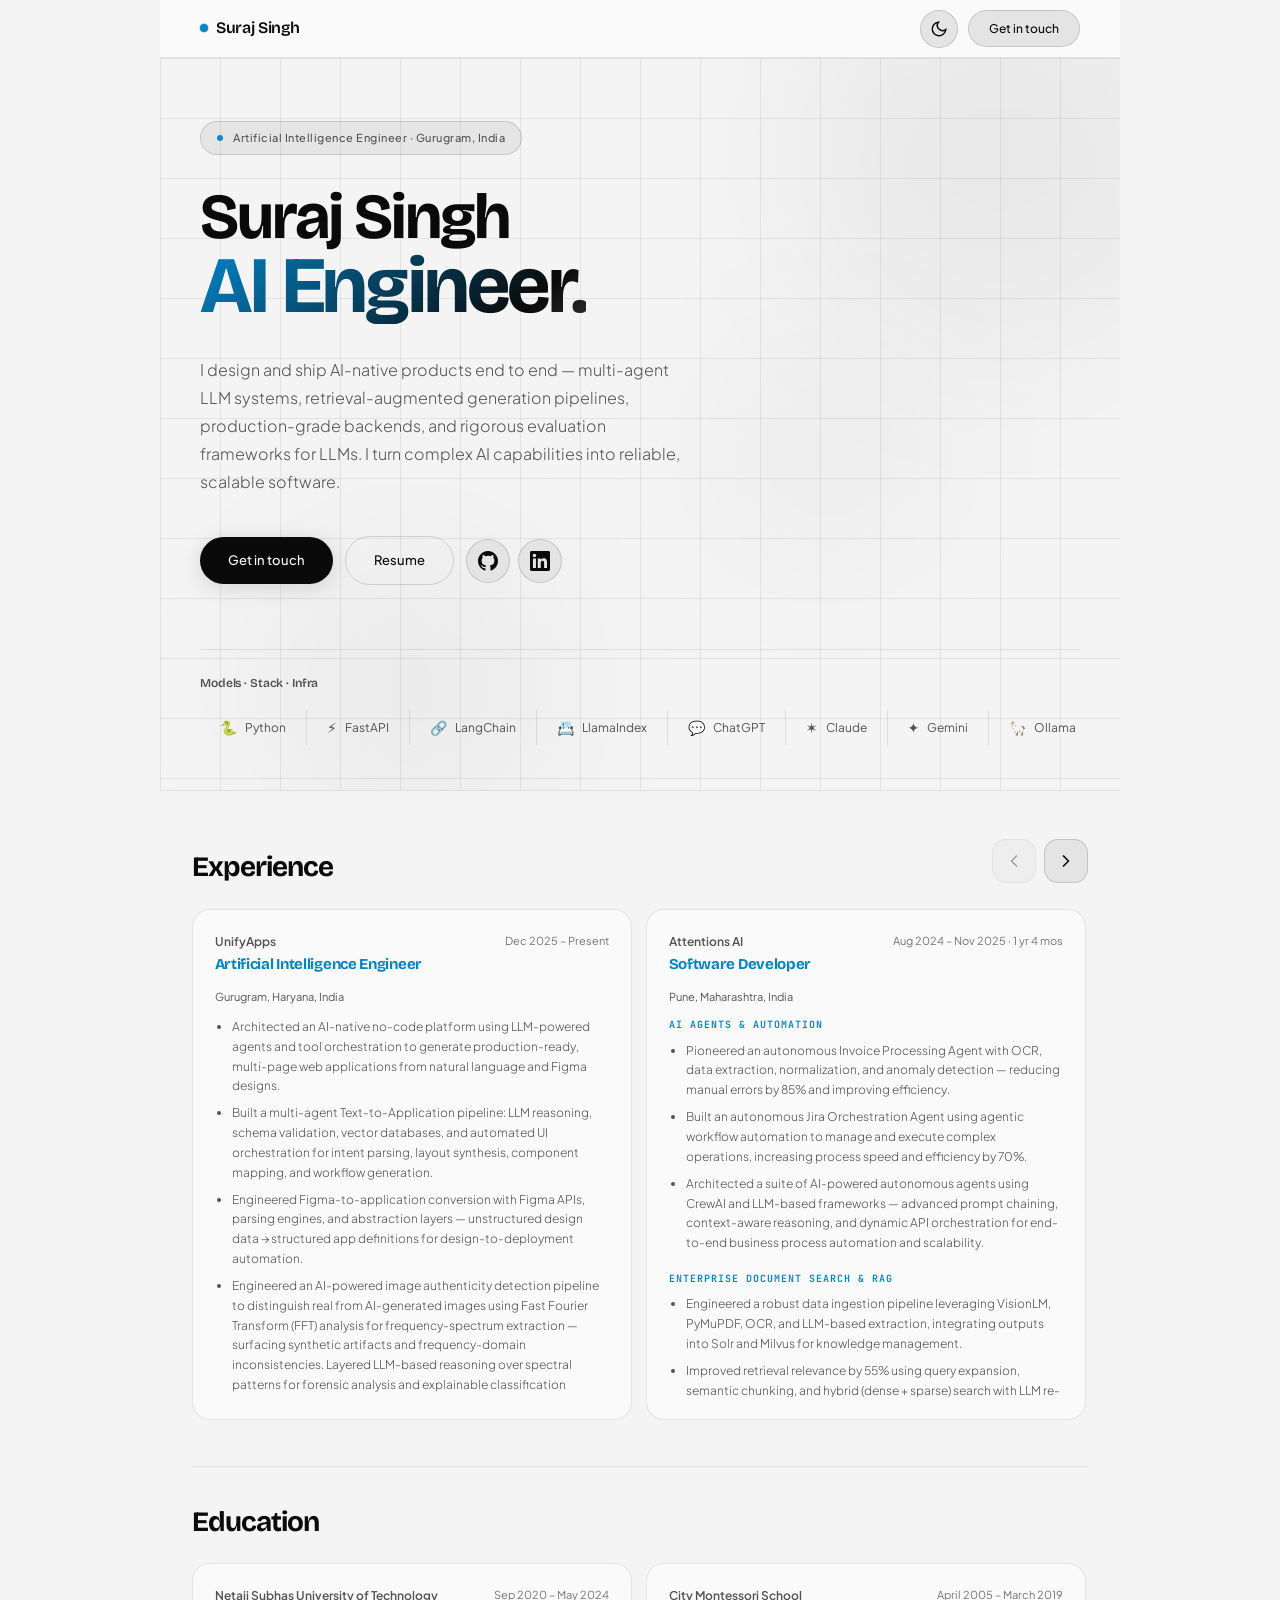
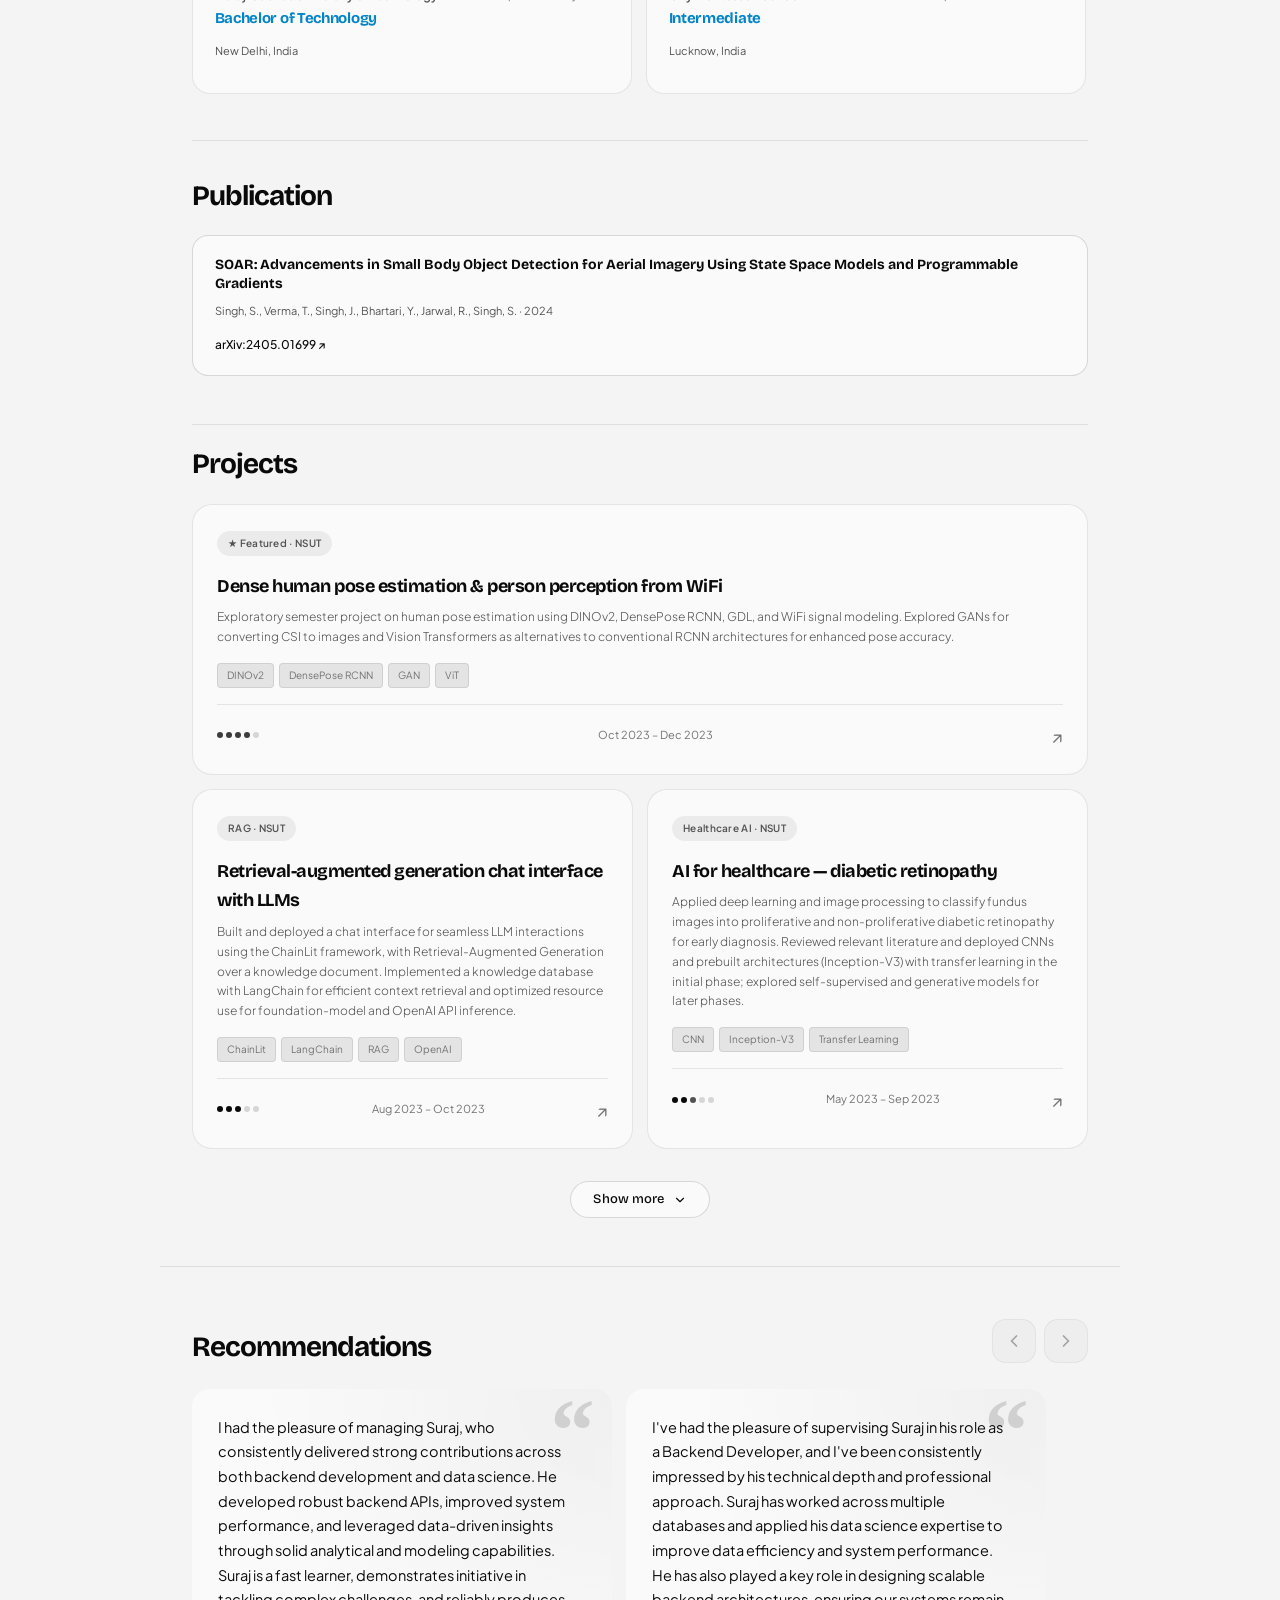
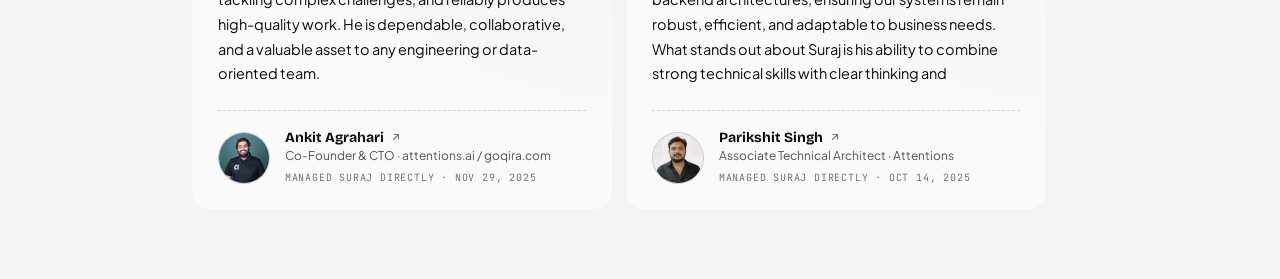
==== commit 7b325488: "minor changes" ====
--- a/index.html
+++ b/index.html
@@ -90,7 +90,7 @@
             <span class="rotating-text" id="rotatingHeroText">AI Engineer.</span>
           </span>
         </h1>
-        <p class="hero-sub">I build AI-native products end to end — LLM agents, retrieval pipelines, and production backends. At UnifyApps I ship multi-agent Text-to-Application flows and Figma-to-app orchestration; previously at Attentions Data Labs I delivered enterprise RAG (+55% retrieval) and agentic automation.</p>
+        <p class="hero-sub">I design and ship AI-native products end to end — multi-agent LLM systems, retrieval-augmented generation pipelines, production-grade backends, and rigorous evaluation frameworks for LLMs. I turn complex AI capabilities into reliable, scalable software.</p>
         <div class="hero-actions">
           <a class="btn-glow" href="mailto:suraj.singh.nsut@gmail.com?subject=Hello%20Suraj">Get in touch</a>
           <div class="hero-actions-row">
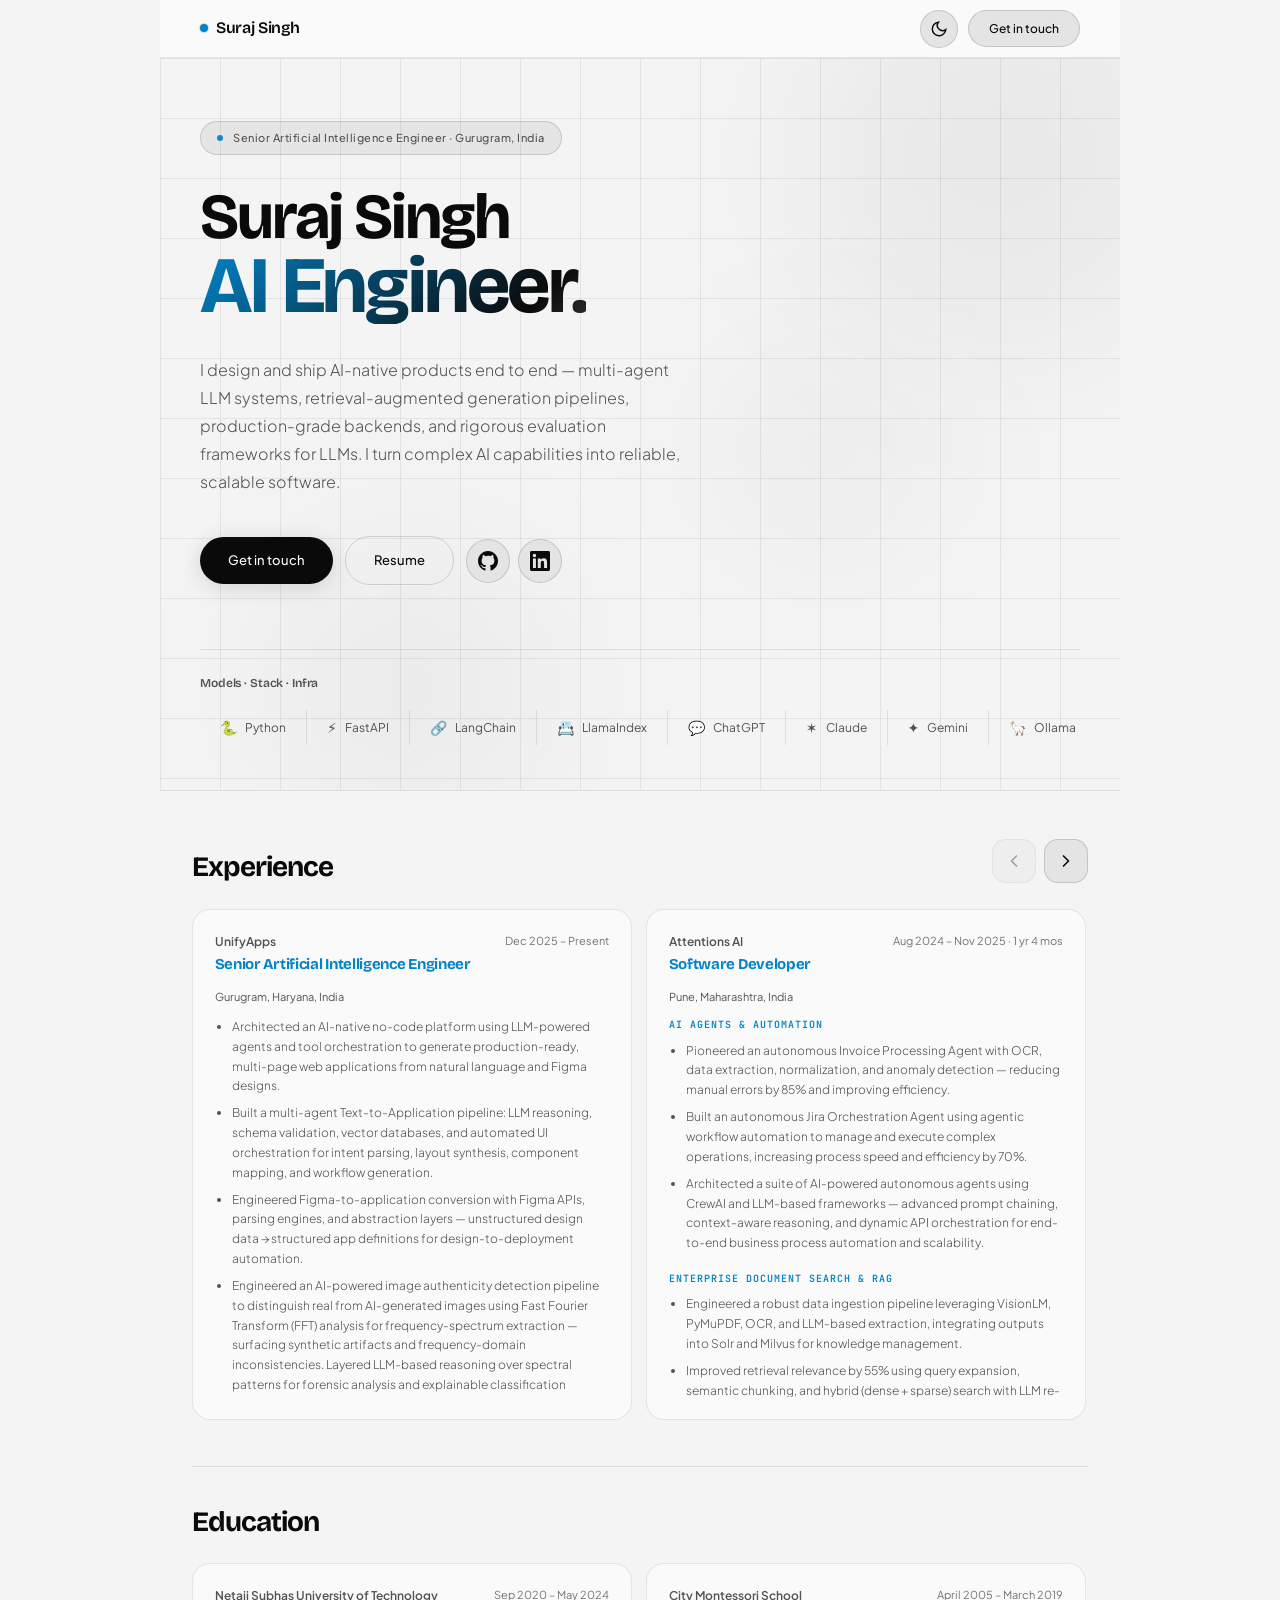
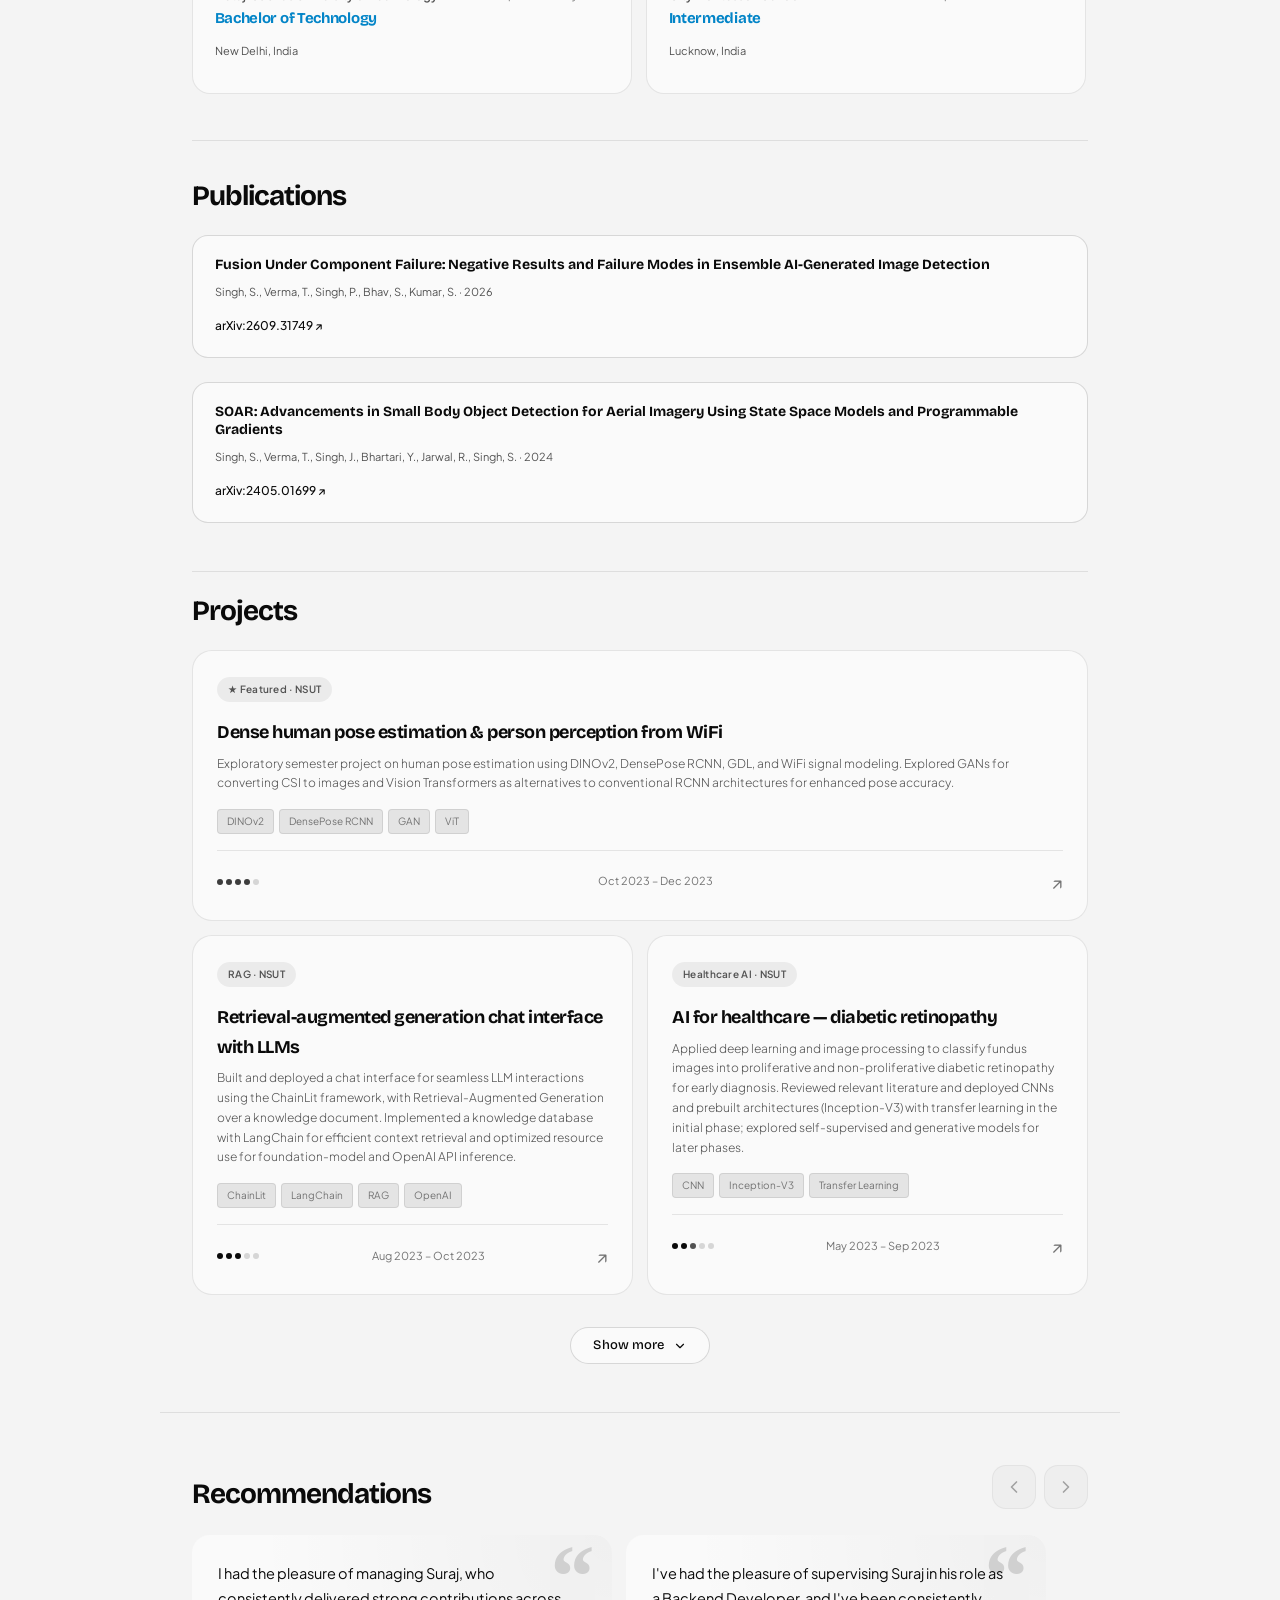
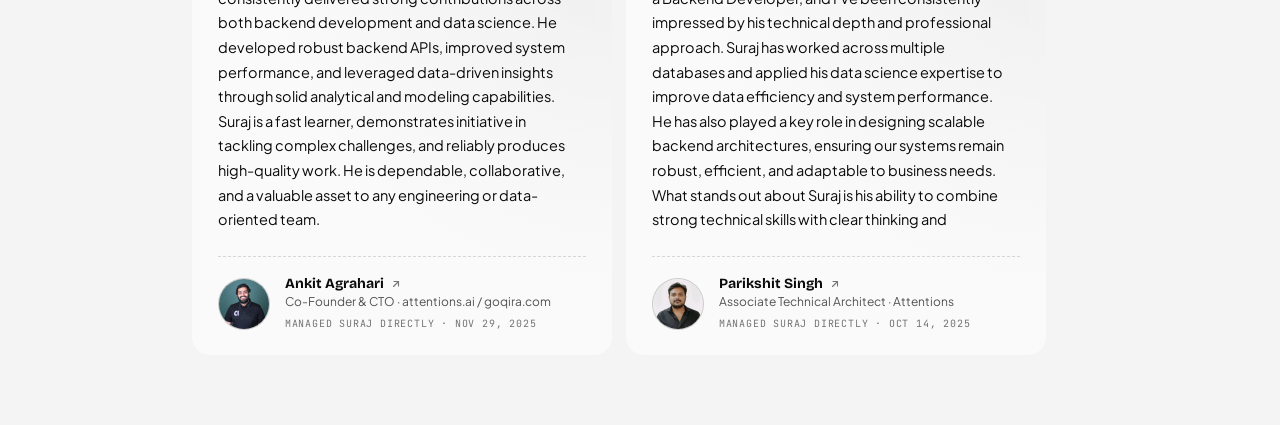
==== commit 186347ca: "Add Fusion Under Component Failure paper; update role to Senior AI Engineer Co-Authored-By: Claude O" ====
--- a/index.html
+++ b/index.html
@@ -17,6 +17,7 @@
   <meta name="viewport" content="width=device-width, initial-scale=1, viewport-fit=cover" />
   <meta name="description" content="Suraj Singh — AI Engineer. LLM agents, RAG, retrieval systems, and production backends." />
   <title>Suraj Singh · AI Engineer</title>
+  <link rel="icon" type="image/svg+xml" href="data:image/svg+xml;utf8,<svg xmlns='http://www.w3.org/2000/svg' viewBox='0 0 64 64'><rect width='64' height='64' rx='14' fill='%230a0a0a'/><text x='50%25' y='50%25' dy='.1em' text-anchor='middle' dominant-baseline='middle' font-family='Bricolage Grotesque, Plus Jakarta Sans, Helvetica, Arial, sans-serif' font-size='30' font-weight='700' fill='%23ffffff' letter-spacing='-1'>SS</text></svg>" />
   <link rel="preconnect" href="https://fonts.googleapis.com" />
   <link rel="preconnect" href="https://fonts.gstatic.com" crossorigin />
   <!-- Same stack as https://vermatushar.github.io — Plus Jakarta Sans (body), Bricolage Grotesque (headings), JetBrains Mono (labels) -->
@@ -82,7 +83,7 @@
       <div class="hero-content">
         <div class="hero-eyebrow">
           <div class="eyebrow-dot" aria-hidden="true"></div>
-          <span class="eyebrow-text">Artificial Intelligence Engineer · Gurugram, India</span>
+          <span class="eyebrow-text">Senior Artificial Intelligence Engineer · Gurugram, India</span>
         </div>
         <h1 class="hero-h1">
           <span class="word1">Suraj Singh</span>
@@ -96,10 +97,10 @@
           <div class="hero-actions-row">
             <a class="btn-line" href="https://drive.google.com/file/d/1G6WKD0cSbrpNogEGZIg3DNhLCa7rVP4V/view?usp=sharing" target="_blank" rel="noopener noreferrer">Resume</a>
             <div class="hero-social" role="group" aria-label="Profiles">
-              <a class="btn-icon" href="https://github.com/" target="_blank" rel="noopener noreferrer" aria-label="GitHub profile">
+              <a class="btn-icon" href="https://github.com/suraj-singh-sde" target="_blank" rel="noopener noreferrer" aria-label="GitHub profile">
                 <svg width="20" height="20" viewBox="0 0 24 24" aria-hidden="true"><path fill="currentColor" d="M12 0C5.374 0 0 5.373 0 12c0 5.302 3.438 9.8 8.207 11.387.599.111.793-.261.793-.577v-2.234c-3.338.726-4.033-1.416-4.033-1.416-.546-1.387-1.333-1.756-1.333-1.756-1.089-.745.083-.729.083-.729 1.205.084 1.839 1.237 1.839 1.237 1.07 1.834 2.807 1.304 3.492.997.107-.775.418-1.305.762-1.604-2.665-.305-5.467-1.334-5.467-5.931 0-1.311.469-2.381 1.236-3.221-.124-.303-.535-1.524.117-3.176 0 0 1.008-.322 3.301 1.23A11.509 11.509 0 0 1 12 5.803c1.02.005 2.047.138 3.006.404 2.291-1.552 3.297-1.23 3.297-1.23.653 1.653.242 2.874.118 3.176.77.84 1.235 1.911 1.235 3.221 0 4.609-2.807 5.624-5.479 5.921.43.372.823 1.102.823 2.222v3.293c0 .319.192.694.801.576C20.566 21.797 24 17.3 24 12c0-6.627-5.373-12-12-12z"/></svg>
               </a>
-              <a class="btn-icon" href="https://www.linkedin.com/in/" target="_blank" rel="noopener noreferrer" aria-label="LinkedIn profile">
+              <a class="btn-icon" href="https://www.linkedin.com/in/suraj-singh-sde" target="_blank" rel="noopener noreferrer" aria-label="LinkedIn profile">
                 <svg width="20" height="20" viewBox="0 0 24 24" aria-hidden="true"><path fill="currentColor" d="M20.447 20.452h-3.554v-5.569c0-1.328-.027-3.037-1.852-3.037-1.853 0-2.136 1.445-2.136 2.939v5.667H9.351V9h3.414v1.561h.046c.477-.9 1.637-1.85 3.37-1.85 3.601 0 4.267 2.37 4.267 5.455v6.286zM5.337 7.433a2.062 2.062 0 0 1-2.063-2.065 2.064 2.064 0 1 1 4.127 0c0 1.139-.925 2.065-2.064 2.065zm1.782 13.019H3.555V9h3.564v11.452zM22.225 0H1.771C.792 0 0 .774 0 1.729v20.542C0 23.227.792 24 1.771 24h20.451C23.2 24 24 23.227 24 22.271V1.729C24 .774 23.2 0 22.222 0h.003z"/></svg>
               </a>
             </div>
@@ -165,7 +166,7 @@
             <div class="exp-head">
               <div>
                 <div class="exp-co">UnifyApps</div>
-                <div class="exp-role">Artificial Intelligence Engineer</div>
+                <div class="exp-role">Senior Artificial Intelligence Engineer</div>
               </div>
               <div class="exp-when">Dec 2025 – Present</div>
             </div>
@@ -283,7 +284,12 @@
       </div>
       <div class="pub-resume-block">
         <div class="exp-section-head exp-section-head--title-only">
-          <h2 class="s-heading exp-heading" id="pub-heading">Publication</h2>
+          <h2 class="s-heading exp-heading" id="pub-heading">Publications</h2>
+        </div>
+        <div class="pub-banner">
+          <div class="pub-title">Fusion Under Component Failure: Negative Results and Failure Modes in Ensemble AI-Generated Image Detection</div>
+          <div class="pub-meta">Singh, S., Verma, T., Singh, P., Bhav, S., Kumar, S. · 2026</div>
+          <a class="pub-link" href="https://arxiv.org/abs/2609.31749" target="_blank" rel="noopener noreferrer">arXiv:2609.31749 ↗</a>
         </div>
         <div class="pub-banner">
           <div class="pub-title">SOAR: Advancements in Small Body Object Detection for Aerial Imagery Using State Space Models and Programmable Gradients</div>
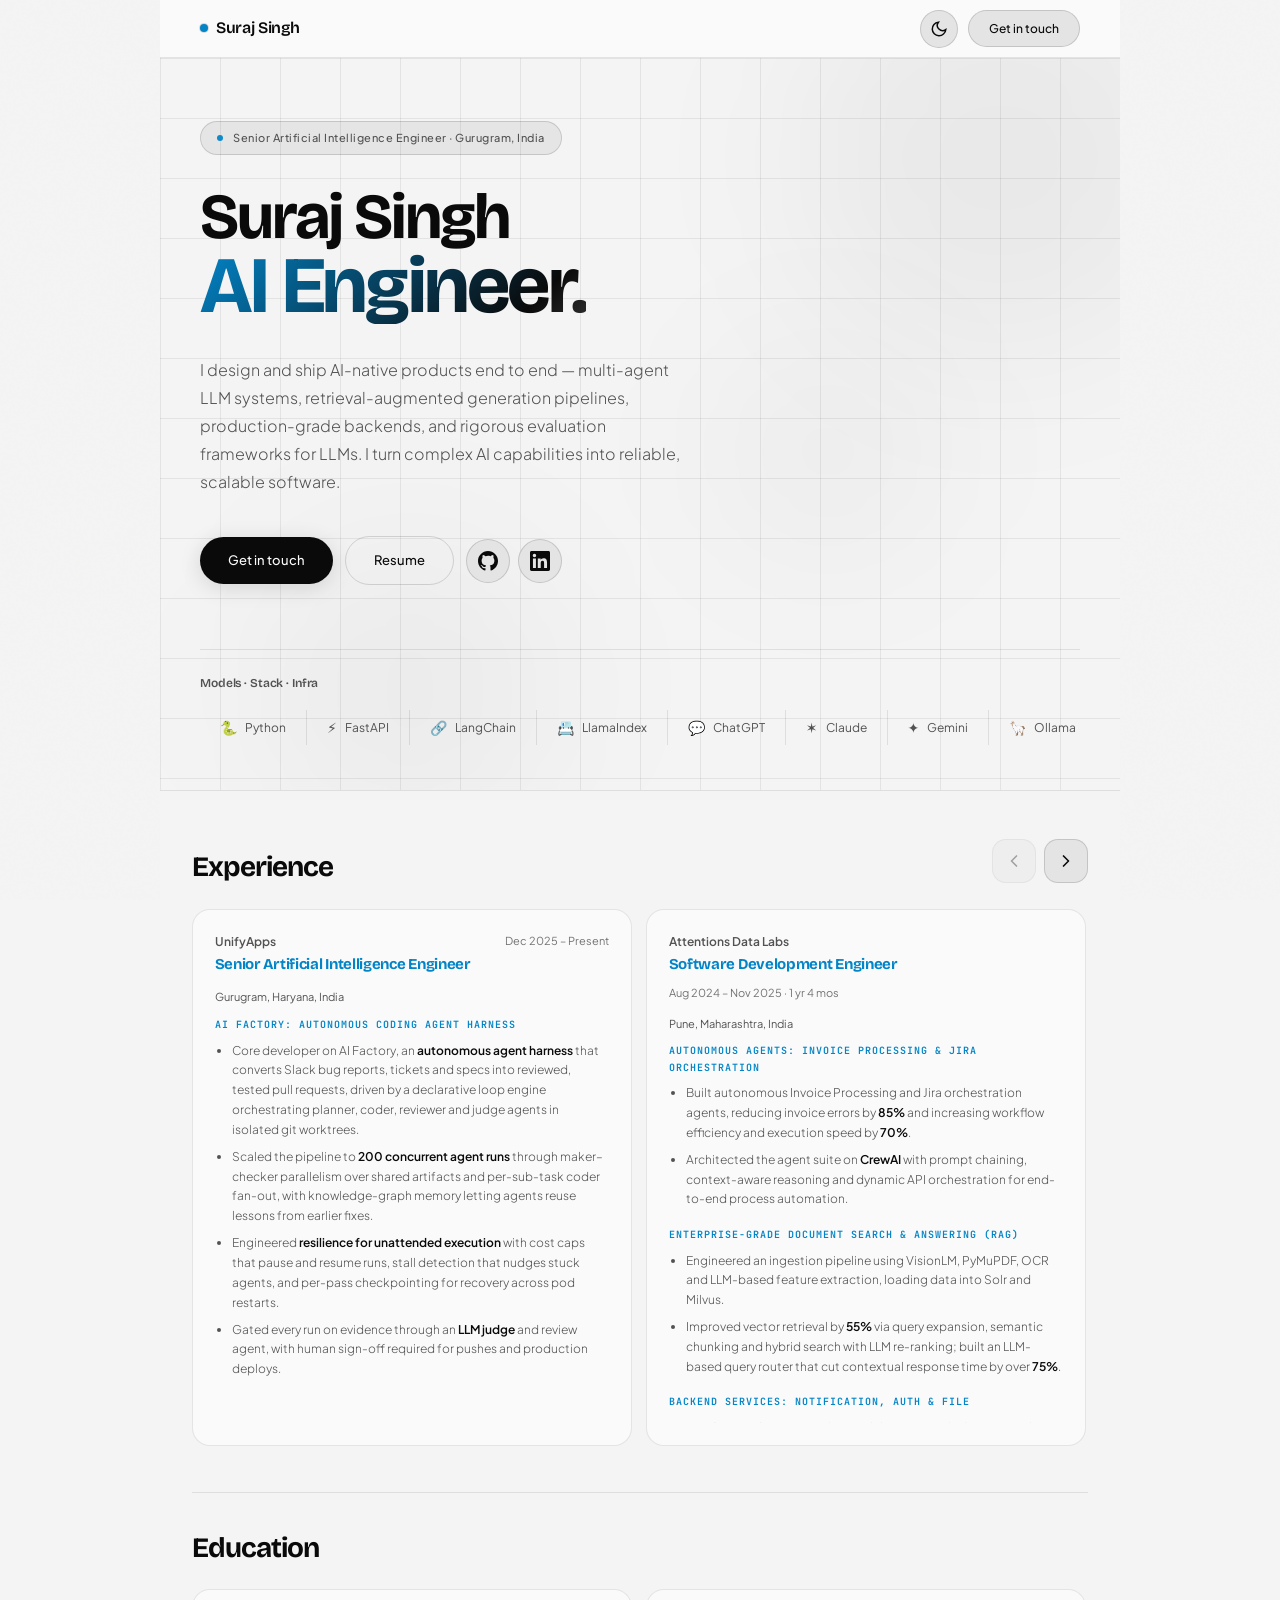
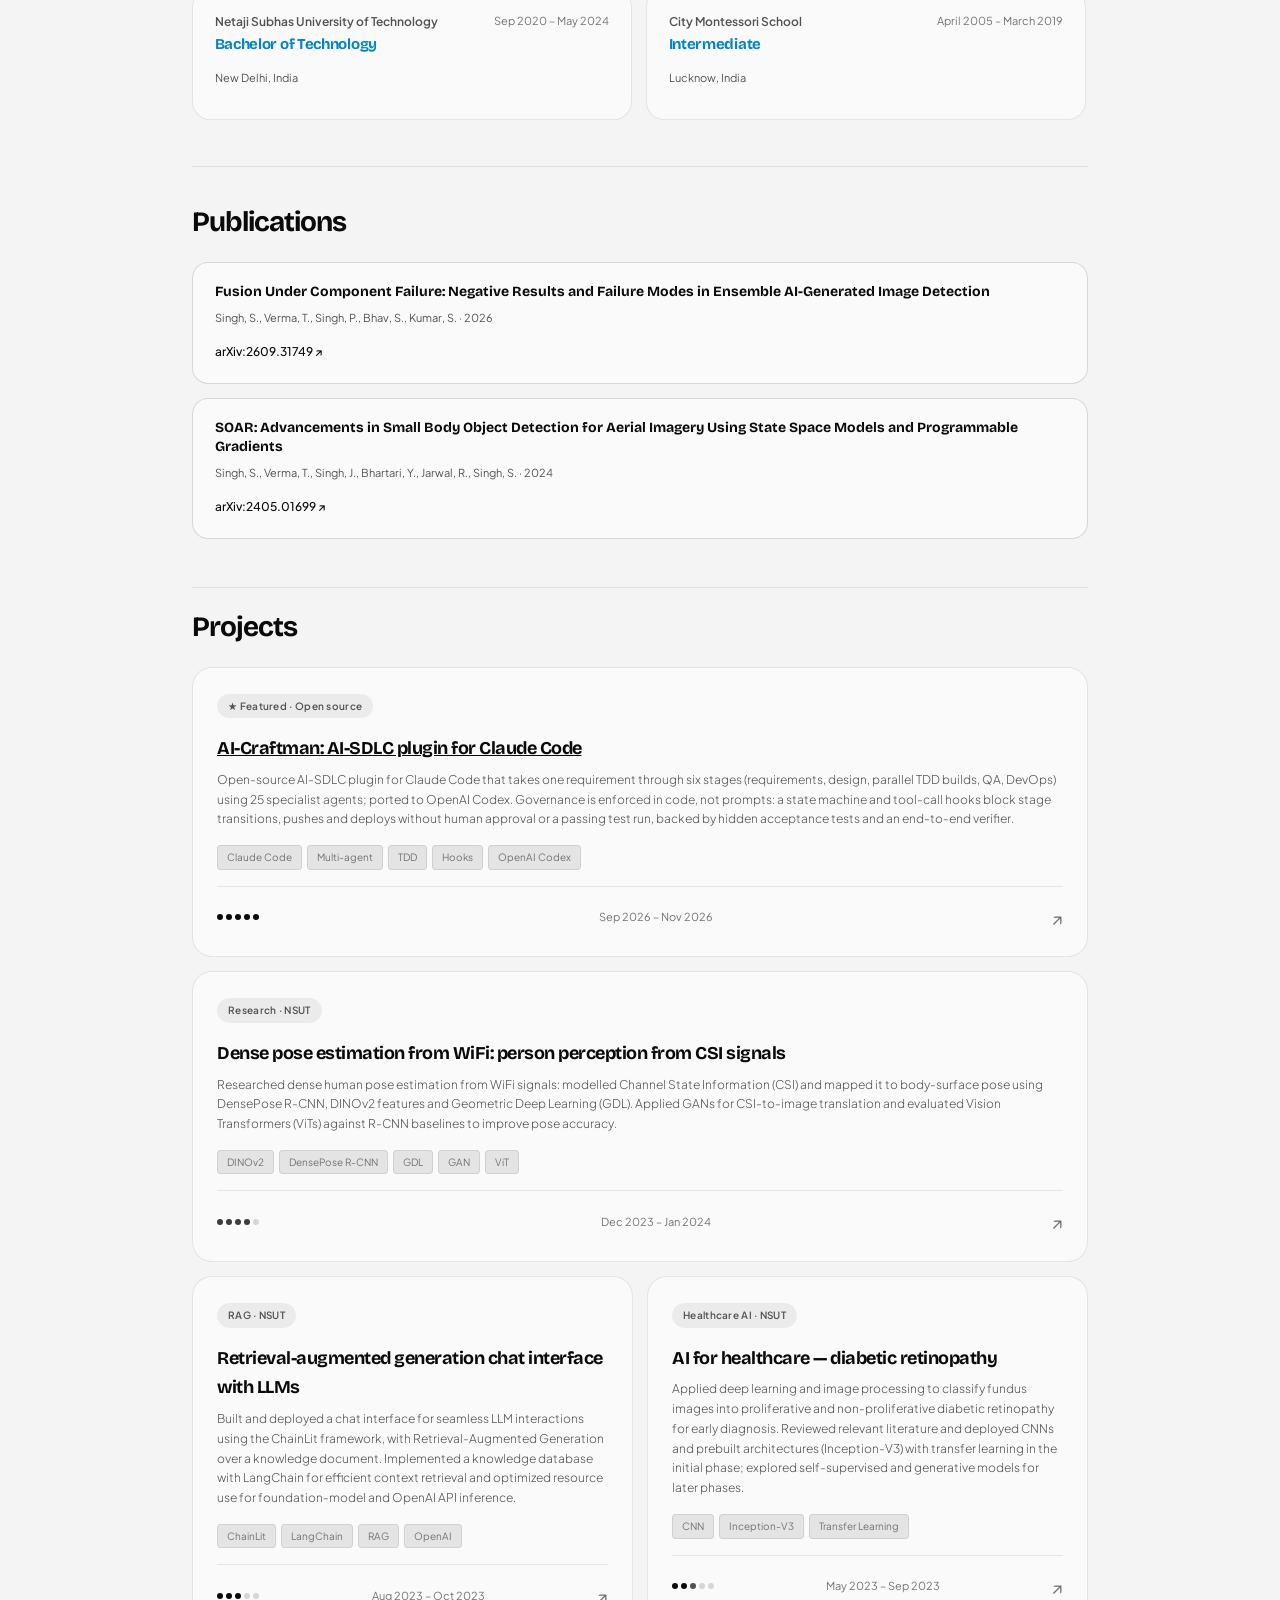
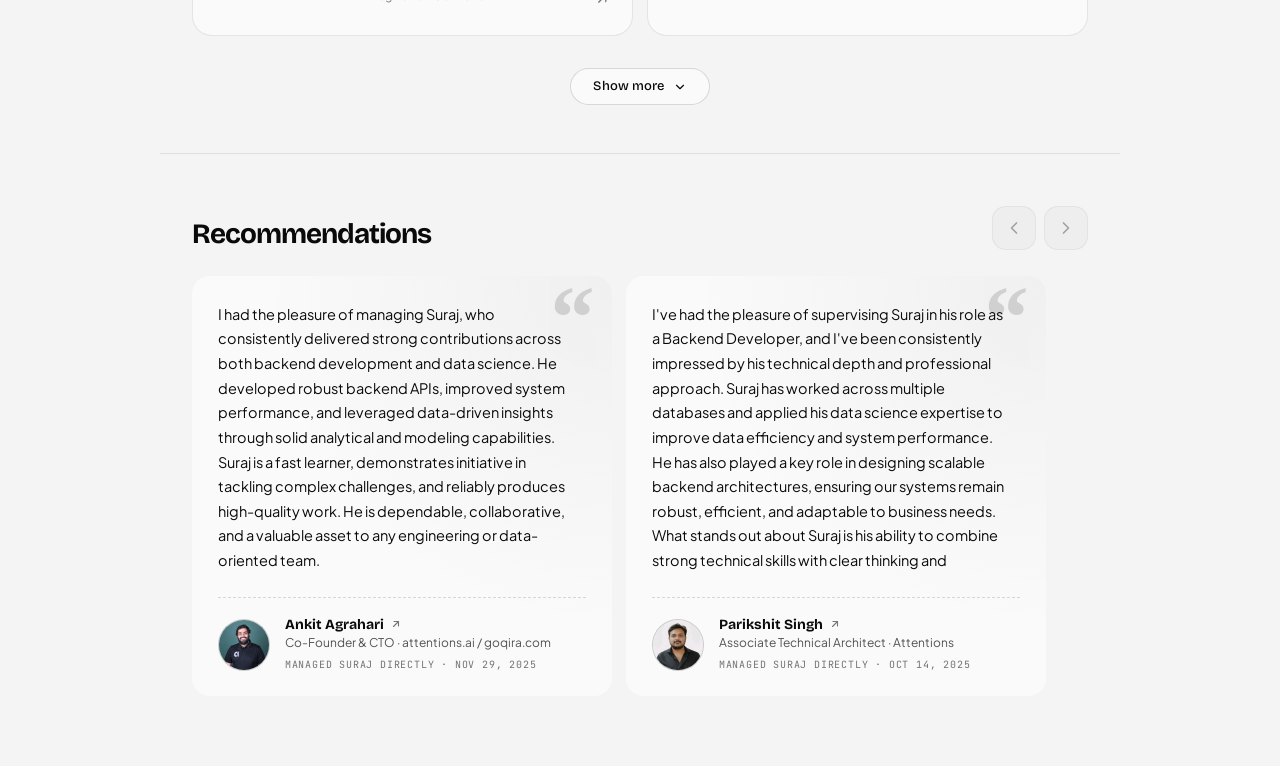
==== commit 13f97951: "Sync portfolio with updated resume Rewrite UnifyApps and Attentions experience cards, add AI-Craftma" ====
--- a/index.html
+++ b/index.html
@@ -95,7 +95,7 @@
         <div class="hero-actions">
           <a class="btn-glow" href="mailto:suraj.singh.nsut@gmail.com?subject=Hello%20Suraj">Get in touch</a>
           <div class="hero-actions-row">
-            <a class="btn-line" href="https://drive.google.com/file/d/1G6WKD0cSbrpNogEGZIg3DNhLCa7rVP4V/view?usp=sharing" target="_blank" rel="noopener noreferrer">Resume</a>
+            <a class="btn-line" href="https://drive.google.com/file/d/1y6Os_QNjT8Qb3pfMNjmmlT_UOrwUSLlF/view?usp=sharing" target="_blank" rel="noopener noreferrer">Resume</a>
             <div class="hero-social" role="group" aria-label="Profiles">
               <a class="btn-icon" href="https://github.com/suraj-singh-sde" target="_blank" rel="noopener noreferrer" aria-label="GitHub profile">
                 <svg width="20" height="20" viewBox="0 0 24 24" aria-hidden="true"><path fill="currentColor" d="M12 0C5.374 0 0 5.373 0 12c0 5.302 3.438 9.8 8.207 11.387.599.111.793-.261.793-.577v-2.234c-3.338.726-4.033-1.416-4.033-1.416-.546-1.387-1.333-1.756-1.333-1.756-1.089-.745.083-.729.083-.729 1.205.084 1.839 1.237 1.839 1.237 1.07 1.834 2.807 1.304 3.492.997.107-.775.418-1.305.762-1.604-2.665-.305-5.467-1.334-5.467-5.931 0-1.311.469-2.381 1.236-3.221-.124-.303-.535-1.524.117-3.176 0 0 1.008-.322 3.301 1.23A11.509 11.509 0 0 1 12 5.803c1.02.005 2.047.138 3.006.404 2.291-1.552 3.297-1.23 3.297-1.23.653 1.653.242 2.874.118 3.176.77.84 1.235 1.911 1.235 3.221 0 4.609-2.807 5.624-5.479 5.921.43.372.823 1.102.823 2.222v3.293c0 .319.192.694.801.576C20.566 21.797 24 17.3 24 12c0-6.627-5.373-12-12-12z"/></svg>
@@ -127,6 +127,10 @@
           <div class="strip-item"><span class="strip-icon">🔎</span>Solr · Elastic</div>
           <div class="strip-item"><span class="strip-icon">🗄</span>MySQL · Redis</div>
           <div class="strip-item"><span class="strip-icon">✈</span>Airflow</div>
+          <div class="strip-item"><span class="strip-icon">🔥</span>PyTorch</div>
+          <div class="strip-item"><span class="strip-icon">👥</span>CrewAI</div>
+          <div class="strip-item"><span class="strip-icon">☸</span>Kubernetes</div>
+          <div class="strip-item"><span class="strip-icon">🔌</span>MCP</div>
           <div class="strip-item"><span class="strip-icon">🐍</span>Python</div>
           <div class="strip-item"><span class="strip-icon">⚡</span>FastAPI</div>
           <div class="strip-item"><span class="strip-icon">🔗</span>LangChain</div>
@@ -143,6 +147,10 @@
           <div class="strip-item"><span class="strip-icon">🔎</span>Solr · Elastic</div>
           <div class="strip-item"><span class="strip-icon">🗄</span>MySQL · Redis</div>
           <div class="strip-item"><span class="strip-icon">✈</span>Airflow</div>
+          <div class="strip-item"><span class="strip-icon">🔥</span>PyTorch</div>
+          <div class="strip-item"><span class="strip-icon">👥</span>CrewAI</div>
+          <div class="strip-item"><span class="strip-icon">☸</span>Kubernetes</div>
+          <div class="strip-item"><span class="strip-icon">🔌</span>MCP</div>
         </div>
       </div>
     </div>
@@ -172,48 +180,79 @@
             </div>
             <div class="exp-loc">Gurugram, Haryana, India</div>
             <div class="exp-body">
-              <ul class="exp-bullets">
-                <li>Architected an AI-native no-code platform using LLM-powered agents and tool orchestration to generate production-ready, multi-page web applications from natural language and Figma designs.</li>
-                <li>Built a multi-agent Text-to-Application pipeline: LLM reasoning, schema validation, vector databases, and automated UI orchestration for intent parsing, layout synthesis, component mapping, and workflow generation.</li>
-                <li>Engineered Figma-to-application conversion with Figma APIs, parsing engines, and abstraction layers — unstructured design data → structured app definitions for design-to-deployment automation.</li>
-                <li>Engineered an AI-powered image authenticity detection pipeline to distinguish real from AI-generated images using Fast Fourier Transform (FFT) analysis for frequency-spectrum extraction — surfacing synthetic artifacts and frequency-domain inconsistencies. Layered LLM-based reasoning over spectral patterns for forensic analysis and explainable classification outputs.</li>
-                <li>Building a passport-to-face verification system to validate whether a passport photo and live face match — leveraging AdaFace IR-101 for face embeddings and Buffalo_L (InsightFace) for face detection.</li>
-              </ul>
+              <div class="exp-subsec">
+                <div class="exp-subsec-title">AI Factory: Autonomous Coding Agent Harness</div>
+                <ul class="exp-bullets">
+                  <li>Core developer on AI Factory, an <strong>autonomous agent harness</strong> that converts Slack bug reports, tickets and specs into reviewed, tested pull requests, driven by a declarative loop engine orchestrating planner, coder, reviewer and judge agents in isolated git worktrees.</li>
+                  <li>Scaled the pipeline to <strong>200 concurrent agent runs</strong> through maker–checker parallelism over shared artifacts and per-sub-task coder fan-out, with knowledge-graph memory letting agents reuse lessons from earlier fixes.</li>
+                  <li>Engineered <strong>resilience for unattended execution</strong> with cost caps that pause and resume runs, stall detection that nudges stuck agents, and per-pass checkpointing for recovery across pod restarts.</li>
+                  <li>Gated every run on evidence through an <strong>LLM judge</strong> and review agent, with human sign-off required for pushes and production deploys.</li>
+                </ul>
+              </div>
+              <div class="exp-subsec">
+                <div class="exp-subsec-title">Passport-to-Face Verification</div>
+                <ul class="exp-bullets">
+                  <li>Built an end-to-end <strong>passport-to-selfie face verification</strong> pipeline for KYC: Florence-2 phrase grounding locates the passport, InsightFace (Buffalo_L) detects faces with a 4-way rotation sweep, faces are aligned to the 112×112 template from 5 landmarks, and AdaFace IR-101 512-d embeddings are compared by cosine similarity.</li>
+                  <li>Made tiny passport faces (often <strong>under 100 px in a 12 MP photo</strong>) detectable by locating the passport first, replacing 8× upscaling and multi-crop heuristics; switching from bounding-box crops to 5-point <strong>landmark alignment</strong> then gave the largest accuracy gain in the project.</li>
+                  <li>Restored the production <strong>GPU face-embedding service</strong> after a transformers 5 upgrade caused 504s, then load-tested it with Locust (<strong>p50 2.9 s</strong> at ~1 req/s on one T4 GPU; ~47 s cold start vs ~2.5 s warm) and cut per-request work with 0.25× input downscaling and a 0°-first rotation sweep.</li>
+                </ul>
+              </div>
+              <div class="exp-subsec">
+                <div class="exp-subsec-title">AI-Native No-Code Platform: Design-to-Deployment Agents</div>
+                <ul class="exp-bullets">
+                  <li>Architected an AI-native No-Code platform where an <strong>LLM-powered multi-agent pipeline</strong> generates production-ready web applications from natural-language requirements and Figma designs.</li>
+                  <li>Automated the <strong>design-to-deployment path</strong> end to end: agents read designs through Figma APIs and orchestrate UI assembly, removing the manual hand-off between design and build.</li>
+                  <li>Enforced <strong>schema validation</strong> on every agent output and grounded generation with vector retrieval, so malformed or ungrounded output is rejected before it reaches the build.</li>
+                </ul>
+              </div>
+              <div class="exp-subsec">
+                <div class="exp-subsec-title">Uniform Compliance Detection: Computer Vision API</div>
+                <ul class="exp-bullets">
+                  <li>Designed an <strong>inference microservice</strong> (detect, health and upload endpoints) that checks delivery-staff selfies for uniform compliance using frozen SigLIP 2 features (full image + lower half) and a logistic regression: <strong>97.4% hold-out accuracy</strong>, <strong>ROC-AUC 0.996</strong> on ~2,600 images; beat zero-shot by ~6 points after benchmarking DINOv2 and 8 classifiers.</li>
+                  <li>Added a confidence-based "uncertain" band routing hard cases to human review (<strong>99.5% of firm answers correct</strong>, ~92% get a firm answer), plus a data pipeline with MD5 de-duplication, label-conflict checks and employee-level fold splits.</li>
+                  <li>Cut <strong>p95 latency ~3×</strong> (64 to 22 ms on GPU) and raised throughput 2.6× (101 img/s); load-tested and sized production for <strong>90K images/day on CPU pods</strong>, no GPU.</li>
+                </ul>
+              </div>
+              <div class="exp-subsec">
+                <div class="exp-subsec-title">AI-Generated Image Authenticity Detection</div>
+                <ul class="exp-bullets">
+                  <li>Engineered an <strong>image-authenticity pipeline</strong> that separates real from AI-generated images using Fast Fourier Transform (FFT) frequency-spectrum analysis.</li>
+                  <li>Surfaced synthetic artifacts and <strong>frequency-domain inconsistencies</strong> that pixel-level inspection misses.</li>
+                  <li>Integrated LLM-based reasoning over spectral patterns to return an <strong>explainable forensic verdict</strong> for automated image verification.</li>
+                </ul>
+              </div>
             </div>
           </article>
           <article class="exp-card">
             <div class="exp-head">
               <div>
-                <div class="exp-co">Attentions AI</div>
-                <div class="exp-role">Software Developer</div>
+                <div class="exp-co">Attentions Data Labs</div>
+                <div class="exp-role">Software Development Engineer</div>
               </div>
               <div class="exp-when">Aug 2024 – Nov 2025 · 1 yr 4 mos</div>
             </div>
             <div class="exp-loc">Pune, Maharashtra, India</div>
             <div class="exp-body">
               <div class="exp-subsec">
-                <div class="exp-subsec-title">AI Agents &amp; Automation</div>
-                <ul class="exp-bullets">
-                  <li>Pioneered an autonomous Invoice Processing Agent with OCR, data extraction, normalization, and anomaly detection — reducing manual errors by 85% and improving efficiency.</li>
-                  <li>Built an autonomous Jira Orchestration Agent using agentic workflow automation to manage and execute complex operations, increasing process speed and efficiency by 70%.</li>
-                  <li>Architected a suite of AI-powered autonomous agents using CrewAI and LLM-based frameworks — advanced prompt chaining, context-aware reasoning, and dynamic API orchestration for end-to-end business process automation and scalability.</li>
-                </ul>
-              </div>
-              <div class="exp-subsec">
-                <div class="exp-subsec-title">Enterprise Document Search &amp; RAG</div>
-                <ul class="exp-bullets">
-                  <li>Engineered a robust data ingestion pipeline leveraging VisionLM, PyMuPDF, OCR, and LLM-based extraction, integrating outputs into Solr and Milvus for knowledge management.</li>
-                  <li>Improved retrieval relevance by 55% using query expansion, semantic chunking, and hybrid (dense + sparse) search with LLM re-ranking.</li>
-                  <li>Designed an LLM-driven query routing system to differentiate conversational and RAG contexts, enhancing accuracy and reducing response latency by 70%.</li>
-                </ul>
-              </div>
-              <div class="exp-subsec">
-                <div class="exp-subsec-title">Backend &amp; Microservices</div>
-                <ul class="exp-bullets">
-                  <li><strong>Notifications:</strong> Real-time service on Redis Streams + MySQL supporting concurrent clients, retries, and offline delivery for high reliability.</li>
-                  <li><strong>Auth:</strong> Secure JWT-based Auth Service with Google, Outlook, and LDAP via OAuth 2.0 / OpenID Connect — refresh tokens, RBAC, and session handling.</li>
-                  <li><strong>Files:</strong> Scalable File Service on AWS S3 + MySQL for secure uploads/downloads with pre-signed URLs, lifecycle policies, and encryption.</li>
-                  <li>Deployed microservices, Airflow jobs, and APIs within a Dockerized architecture for scalability, maintainability, and deployment efficiency.</li>
+                <div class="exp-subsec-title">Autonomous Agents: Invoice Processing &amp; Jira Orchestration</div>
+                <ul class="exp-bullets">
+                  <li>Built autonomous Invoice Processing and Jira orchestration agents, reducing invoice errors by <strong>85%</strong> and increasing workflow efficiency and execution speed by <strong>70%</strong>.</li>
+                  <li>Architected the agent suite on <strong>CrewAI</strong> with prompt chaining, context-aware reasoning and dynamic API orchestration for end-to-end process automation.</li>
+                </ul>
+              </div>
+              <div class="exp-subsec">
+                <div class="exp-subsec-title">Enterprise-grade Document Search &amp; Answering (RAG)</div>
+                <ul class="exp-bullets">
+                  <li>Engineered an ingestion pipeline using VisionLM, PyMuPDF, OCR and LLM-based feature extraction, loading data into Solr and Milvus.</li>
+                  <li>Improved vector retrieval by <strong>55%</strong> via query expansion, semantic chunking and hybrid search with LLM re-ranking; built an LLM-based query router that cut contextual response time by over <strong>75%</strong>.</li>
+                </ul>
+              </div>
+              <div class="exp-subsec">
+                <div class="exp-subsec-title">Backend Services: Notification, Auth &amp; File</div>
+                <ul class="exp-bullets">
+                  <li><strong>Notification Service:</strong> Real-time delivery on Redis Streams with MySQL persistence, retries and offline delivery.</li>
+                  <li><strong>Auth Service:</strong> JWT-based authentication and authorization with Google, Outlook and LDAP integrations over OAuth 2.0 / OpenID Connect, with RBAC.</li>
+                  <li><strong>File Service:</strong> Scalable file management on AWS S3 with MySQL metadata, secure uploads via pre-signed URLs; services shipped as Docker microservices and Airflow jobs.</li>
                 </ul>
               </div>
             </div>
@@ -306,12 +345,19 @@
       </div>
     </div>
     <div class="proj-grid" id="pgrid">
+      <div class="pcard featured" data-c="ai">
+        <div class="pbadge pb-tool">★ Featured · Open source</div>
+        <div class="pname"><a href="https://github.com/suraj-singh-sde/ai-craftman" target="_blank" rel="noopener noreferrer" style="color:inherit">AI-Craftman: AI-SDLC plugin for Claude Code</a></div>
+        <div class="pdesc">Open-source AI-SDLC plugin for Claude Code that takes one requirement through six stages (requirements, design, parallel TDD builds, QA, DevOps) using 25 specialist agents; ported to OpenAI Codex. Governance is enforced in code, not prompts: a state machine and tool-call hooks block stage transitions, pushes and deploys without human approval or a passing test run, backed by hidden acceptance tests and an end-to-end verifier.</div>
+        <div class="ptags"><span class="ptag">Claude Code</span><span class="ptag">Multi-agent</span><span class="ptag">TDD</span><span class="ptag">Hooks</span><span class="ptag">OpenAI Codex</span></div>
+        <div class="pfoot"><div class="pdots"><div class="pdot" style="background:var(--a1)"></div><div class="pdot" style="background:var(--a1)"></div><div class="pdot" style="background:var(--a1)"></div><div class="pdot" style="background:var(--a1)"></div><div class="pdot" style="background:var(--a1)"></div></div><span class="pstatus">Sep 2026 – Nov 2026</span><span class="parr">↗</span></div>
+      </div>
       <div class="pcard featured" data-c="research">
-        <div class="pbadge pb-mob">★ Featured · NSUT</div>
-        <div class="pname">Dense human pose estimation &amp; person perception from WiFi</div>
-        <div class="pdesc">Exploratory semester project on human pose estimation using DINOv2, DensePose RCNN, GDL, and WiFi signal modeling. Explored GANs for converting CSI to images and Vision Transformers as alternatives to conventional RCNN architectures for enhanced pose accuracy.</div>
-        <div class="ptags"><span class="ptag">DINOv2</span><span class="ptag">DensePose RCNN</span><span class="ptag">GAN</span><span class="ptag">ViT</span></div>
-        <div class="pfoot"><div class="pdots"><div class="pdot" style="background:var(--a2)"></div><div class="pdot" style="background:var(--a2)"></div><div class="pdot" style="background:var(--a2)"></div><div class="pdot" style="background:var(--a2)"></div><div class="pdot" style="background:var(--c4)"></div></div><span class="pstatus">Oct 2023 – Dec 2023</span><span class="parr">↗</span></div>
+        <div class="pbadge pb-mob">Research · NSUT</div>
+        <div class="pname">Dense pose estimation from WiFi: person perception from CSI signals</div>
+        <div class="pdesc">Researched dense human pose estimation from WiFi signals: modelled Channel State Information (CSI) and mapped it to body-surface pose using DensePose R-CNN, DINOv2 features and Geometric Deep Learning (GDL). Applied GANs for CSI-to-image translation and evaluated Vision Transformers (ViTs) against R-CNN baselines to improve pose accuracy.</div>
+        <div class="ptags"><span class="ptag">DINOv2</span><span class="ptag">DensePose R-CNN</span><span class="ptag">GDL</span><span class="ptag">GAN</span><span class="ptag">ViT</span></div>
+        <div class="pfoot"><div class="pdots"><div class="pdot" style="background:var(--a2)"></div><div class="pdot" style="background:var(--a2)"></div><div class="pdot" style="background:var(--a2)"></div><div class="pdot" style="background:var(--a2)"></div><div class="pdot" style="background:var(--c4)"></div></div><span class="pstatus">Dec 2023 – Jan 2024</span><span class="parr">↗</span></div>
       </div>
       <div class="pcard" data-c="ai">
         <div class="pbadge pb-ai">RAG · NSUT</div>
--- a/css/main.css
+++ b/css/main.css
@@ -823,7 +823,8 @@
   padding-top:2.5rem;
   border-top:0.5px solid var(--bd);
 }
-.pub-resume-block .pub-banner{margin-top:1.5rem;}
+.pub-resume-block .pub-banner{margin-top:14px;}
+.pub-resume-block .exp-section-head + .pub-banner{margin-top:1.5rem;}
 .pub-banner{
   padding:1.25rem 1.35rem;border-radius:16px;
   border:0.5px solid var(--bd2);
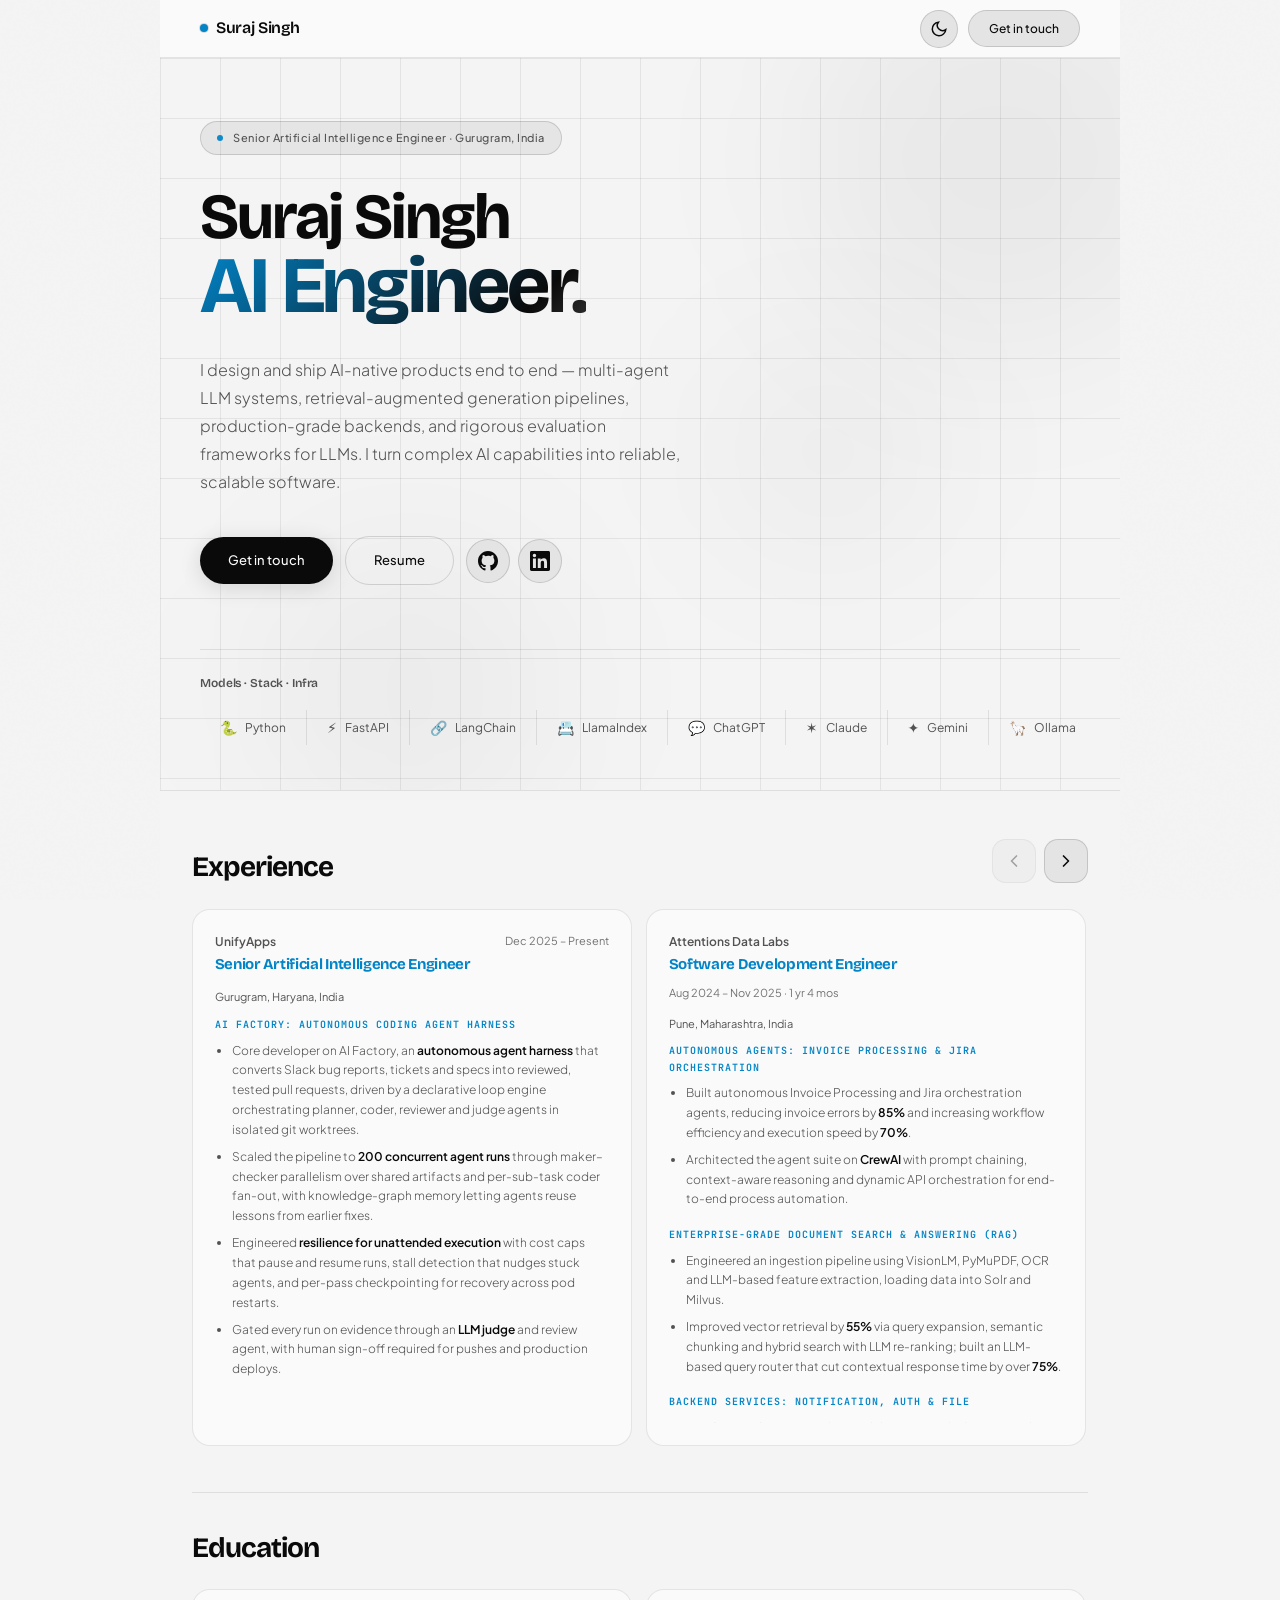
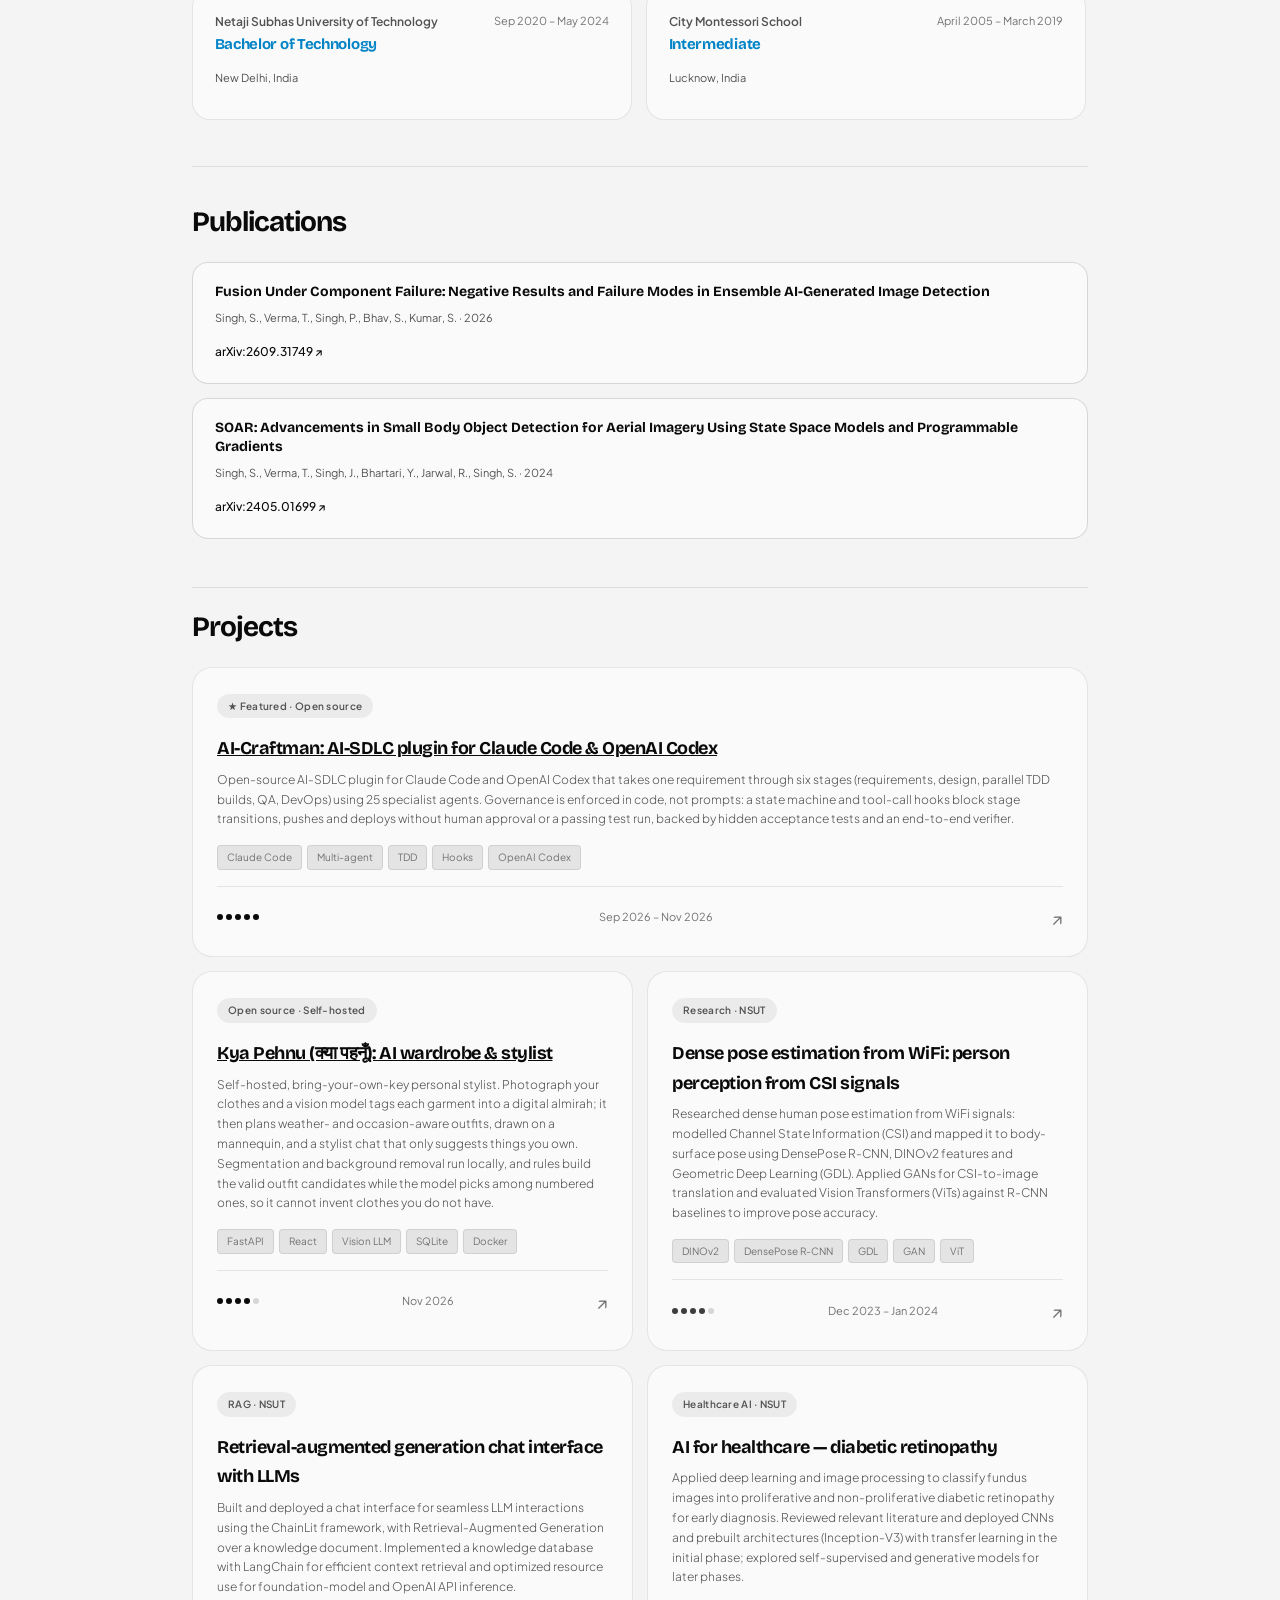
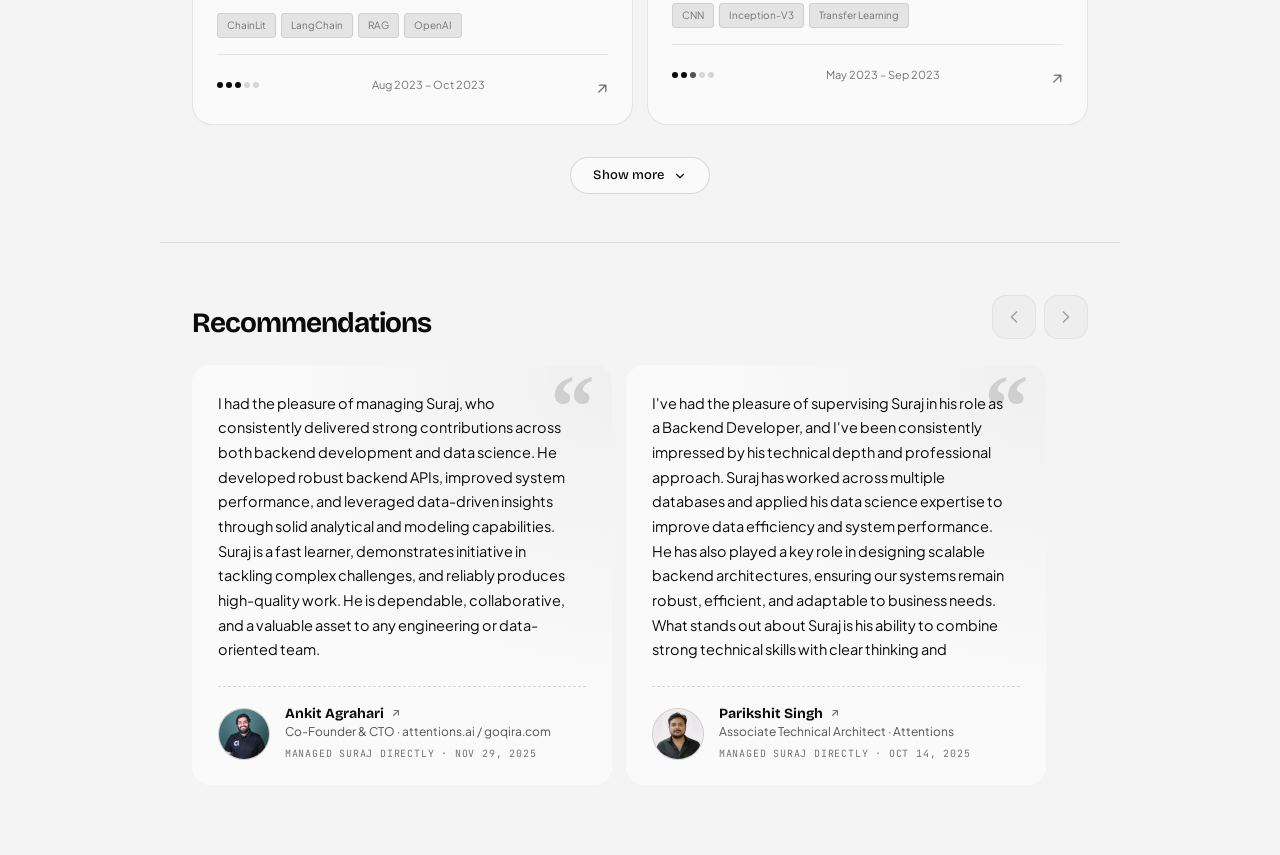
==== commit 2966e181: "Add Kya Pehnu project; note AI-Craftman supports Codex Co-Authored-By: Claude Fable 5.2 <noreply@ant" ====
--- a/index.html
+++ b/index.html
@@ -347,12 +347,19 @@
     <div class="proj-grid" id="pgrid">
       <div class="pcard featured" data-c="ai">
         <div class="pbadge pb-tool">★ Featured · Open source</div>
-        <div class="pname"><a href="https://github.com/suraj-singh-sde/ai-craftman" target="_blank" rel="noopener noreferrer" style="color:inherit">AI-Craftman: AI-SDLC plugin for Claude Code</a></div>
-        <div class="pdesc">Open-source AI-SDLC plugin for Claude Code that takes one requirement through six stages (requirements, design, parallel TDD builds, QA, DevOps) using 25 specialist agents; ported to OpenAI Codex. Governance is enforced in code, not prompts: a state machine and tool-call hooks block stage transitions, pushes and deploys without human approval or a passing test run, backed by hidden acceptance tests and an end-to-end verifier.</div>
+        <div class="pname"><a href="https://github.com/suraj-singh-sde/ai-craftman" target="_blank" rel="noopener noreferrer" style="color:inherit">AI-Craftman: AI-SDLC plugin for Claude Code &amp; OpenAI Codex</a></div>
+        <div class="pdesc">Open-source AI-SDLC plugin for Claude Code and OpenAI Codex that takes one requirement through six stages (requirements, design, parallel TDD builds, QA, DevOps) using 25 specialist agents. Governance is enforced in code, not prompts: a state machine and tool-call hooks block stage transitions, pushes and deploys without human approval or a passing test run, backed by hidden acceptance tests and an end-to-end verifier.</div>
         <div class="ptags"><span class="ptag">Claude Code</span><span class="ptag">Multi-agent</span><span class="ptag">TDD</span><span class="ptag">Hooks</span><span class="ptag">OpenAI Codex</span></div>
         <div class="pfoot"><div class="pdots"><div class="pdot" style="background:var(--a1)"></div><div class="pdot" style="background:var(--a1)"></div><div class="pdot" style="background:var(--a1)"></div><div class="pdot" style="background:var(--a1)"></div><div class="pdot" style="background:var(--a1)"></div></div><span class="pstatus">Sep 2026 – Nov 2026</span><span class="parr">↗</span></div>
       </div>
-      <div class="pcard featured" data-c="research">
+      <div class="pcard" data-c="ai">
+        <div class="pbadge pb-ai">Open source · Self-hosted</div>
+        <div class="pname"><a href="https://github.com/suraj-singh-sde/kya-pehnu" target="_blank" rel="noopener noreferrer" style="color:inherit">Kya Pehnu (क्या पहनूँ): AI wardrobe &amp; stylist</a></div>
+        <div class="pdesc">Self-hosted, bring-your-own-key personal stylist. Photograph your clothes and a vision model tags each garment into a digital almirah; it then plans weather- and occasion-aware outfits, drawn on a mannequin, and a stylist chat that only suggests things you own. Segmentation and background removal run locally, and rules build the valid outfit candidates while the model picks among numbered ones, so it cannot invent clothes you do not have.</div>
+        <div class="ptags"><span class="ptag">FastAPI</span><span class="ptag">React</span><span class="ptag">Vision LLM</span><span class="ptag">SQLite</span><span class="ptag">Docker</span></div>
+        <div class="pfoot"><div class="pdots"><div class="pdot" style="background:var(--a1)"></div><div class="pdot" style="background:var(--a1)"></div><div class="pdot" style="background:var(--a1)"></div><div class="pdot" style="background:var(--a1)"></div><div class="pdot" style="background:var(--c4)"></div></div><span class="pstatus">Nov 2026</span><span class="parr">↗</span></div>
+      </div>
+      <div class="pcard" data-c="research">
         <div class="pbadge pb-mob">Research · NSUT</div>
         <div class="pname">Dense pose estimation from WiFi: person perception from CSI signals</div>
         <div class="pdesc">Researched dense human pose estimation from WiFi signals: modelled Channel State Information (CSI) and mapped it to body-surface pose using DensePose R-CNN, DINOv2 features and Geometric Deep Learning (GDL). Applied GANs for CSI-to-image translation and evaluated Vision Transformers (ViTs) against R-CNN baselines to improve pose accuracy.</div>
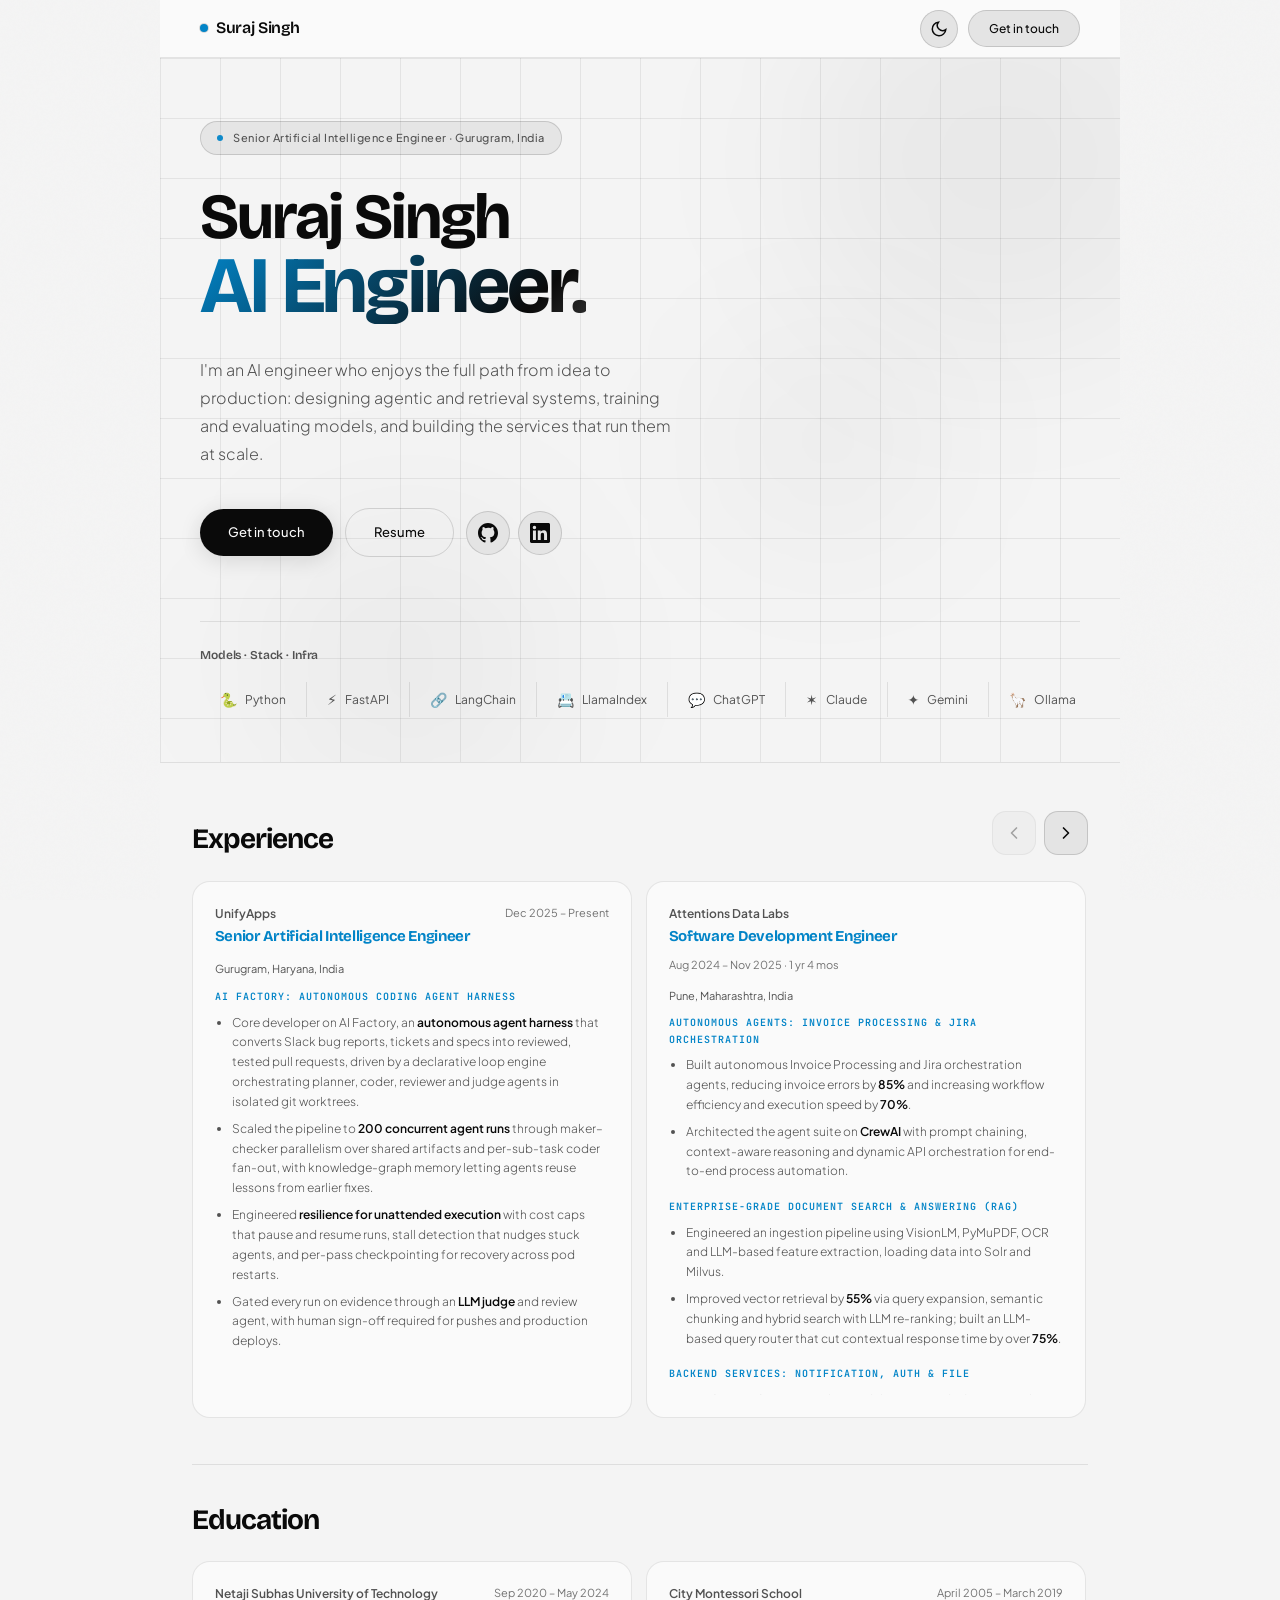
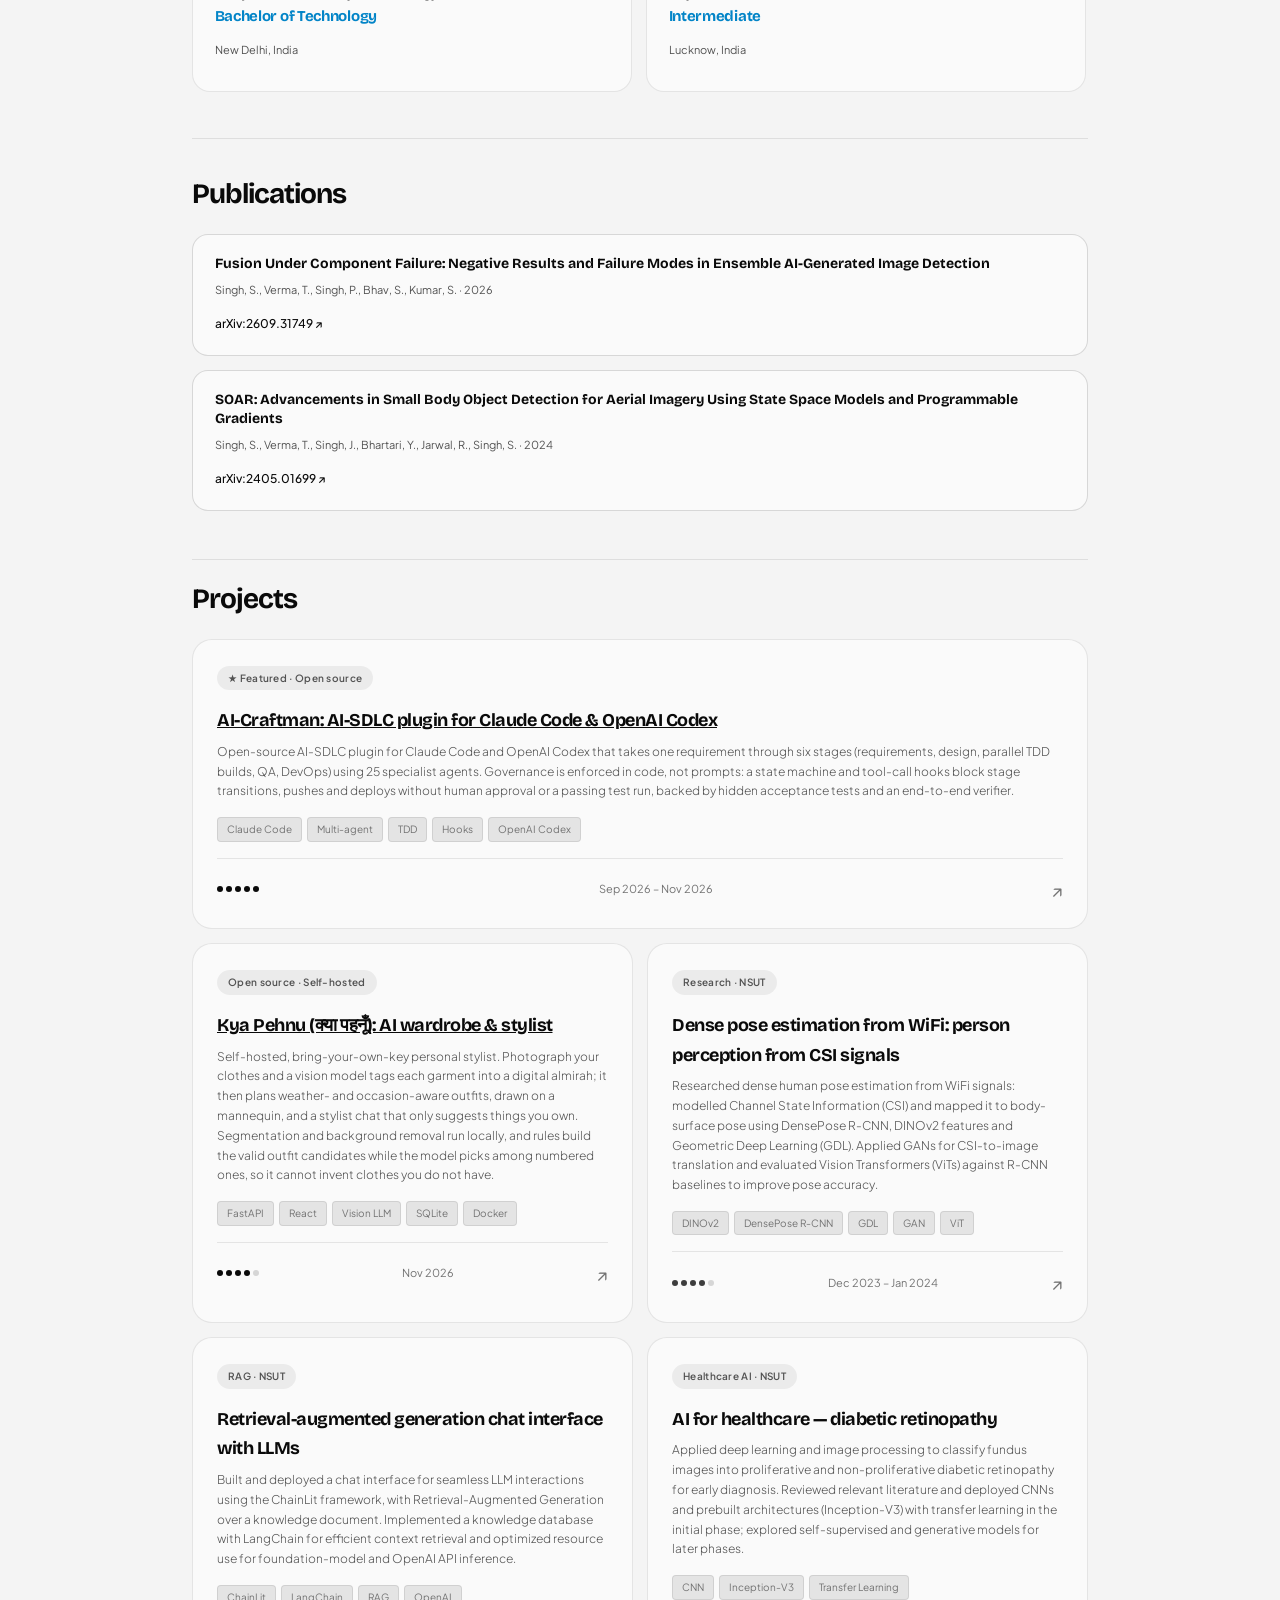
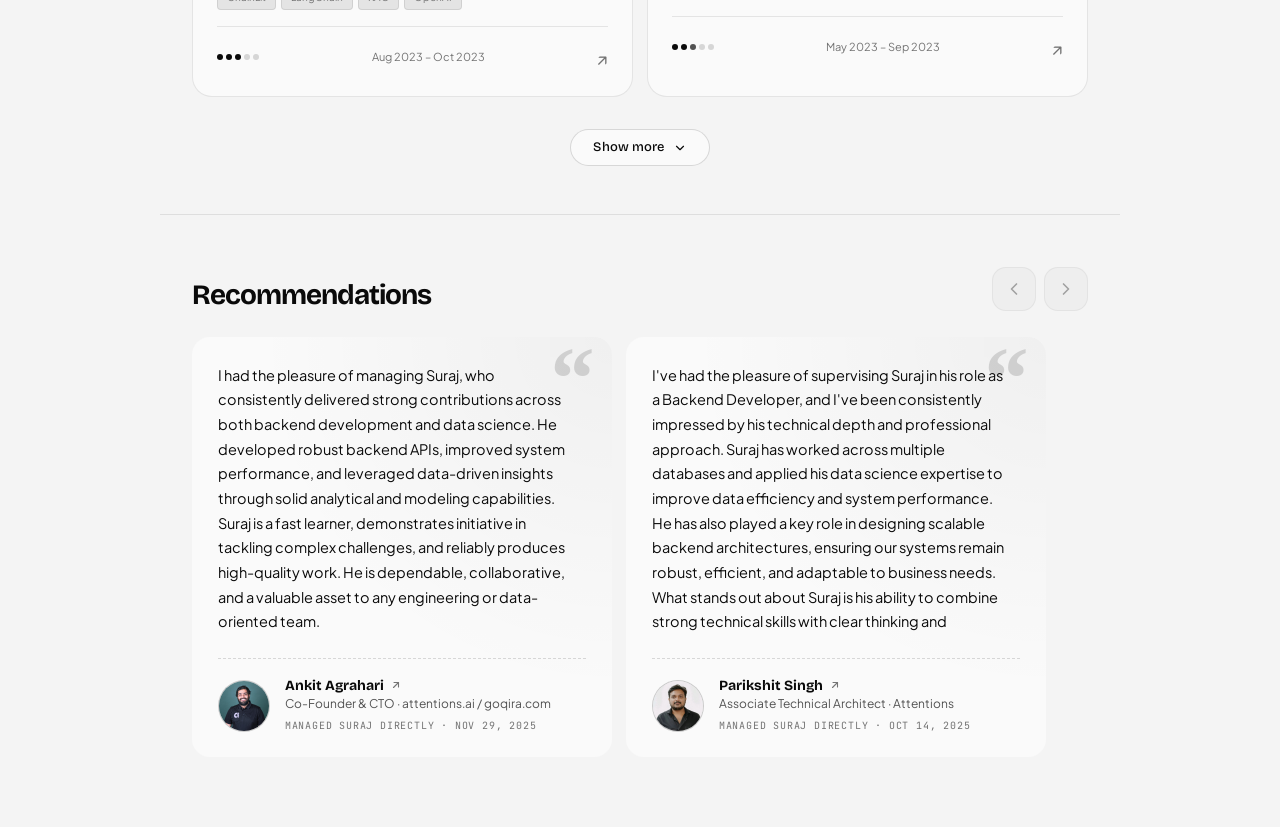
==== commit ac0d1e02: "Rewrite hero intro copy Co-Authored-By: Claude Fable 5.2 <noreply@anthropic.com>" ====
--- a/index.html
+++ b/index.html
@@ -91,7 +91,7 @@
             <span class="rotating-text" id="rotatingHeroText">AI Engineer.</span>
           </span>
         </h1>
-        <p class="hero-sub">I design and ship AI-native products end to end — multi-agent LLM systems, retrieval-augmented generation pipelines, production-grade backends, and rigorous evaluation frameworks for LLMs. I turn complex AI capabilities into reliable, scalable software.</p>
+        <p class="hero-sub">I'm an AI engineer who enjoys the full path from idea to production: designing agentic and retrieval systems, training and evaluating models, and building the services that run them at scale.</p>
         <div class="hero-actions">
           <a class="btn-glow" href="mailto:suraj.singh.nsut@gmail.com?subject=Hello%20Suraj">Get in touch</a>
           <div class="hero-actions-row">
